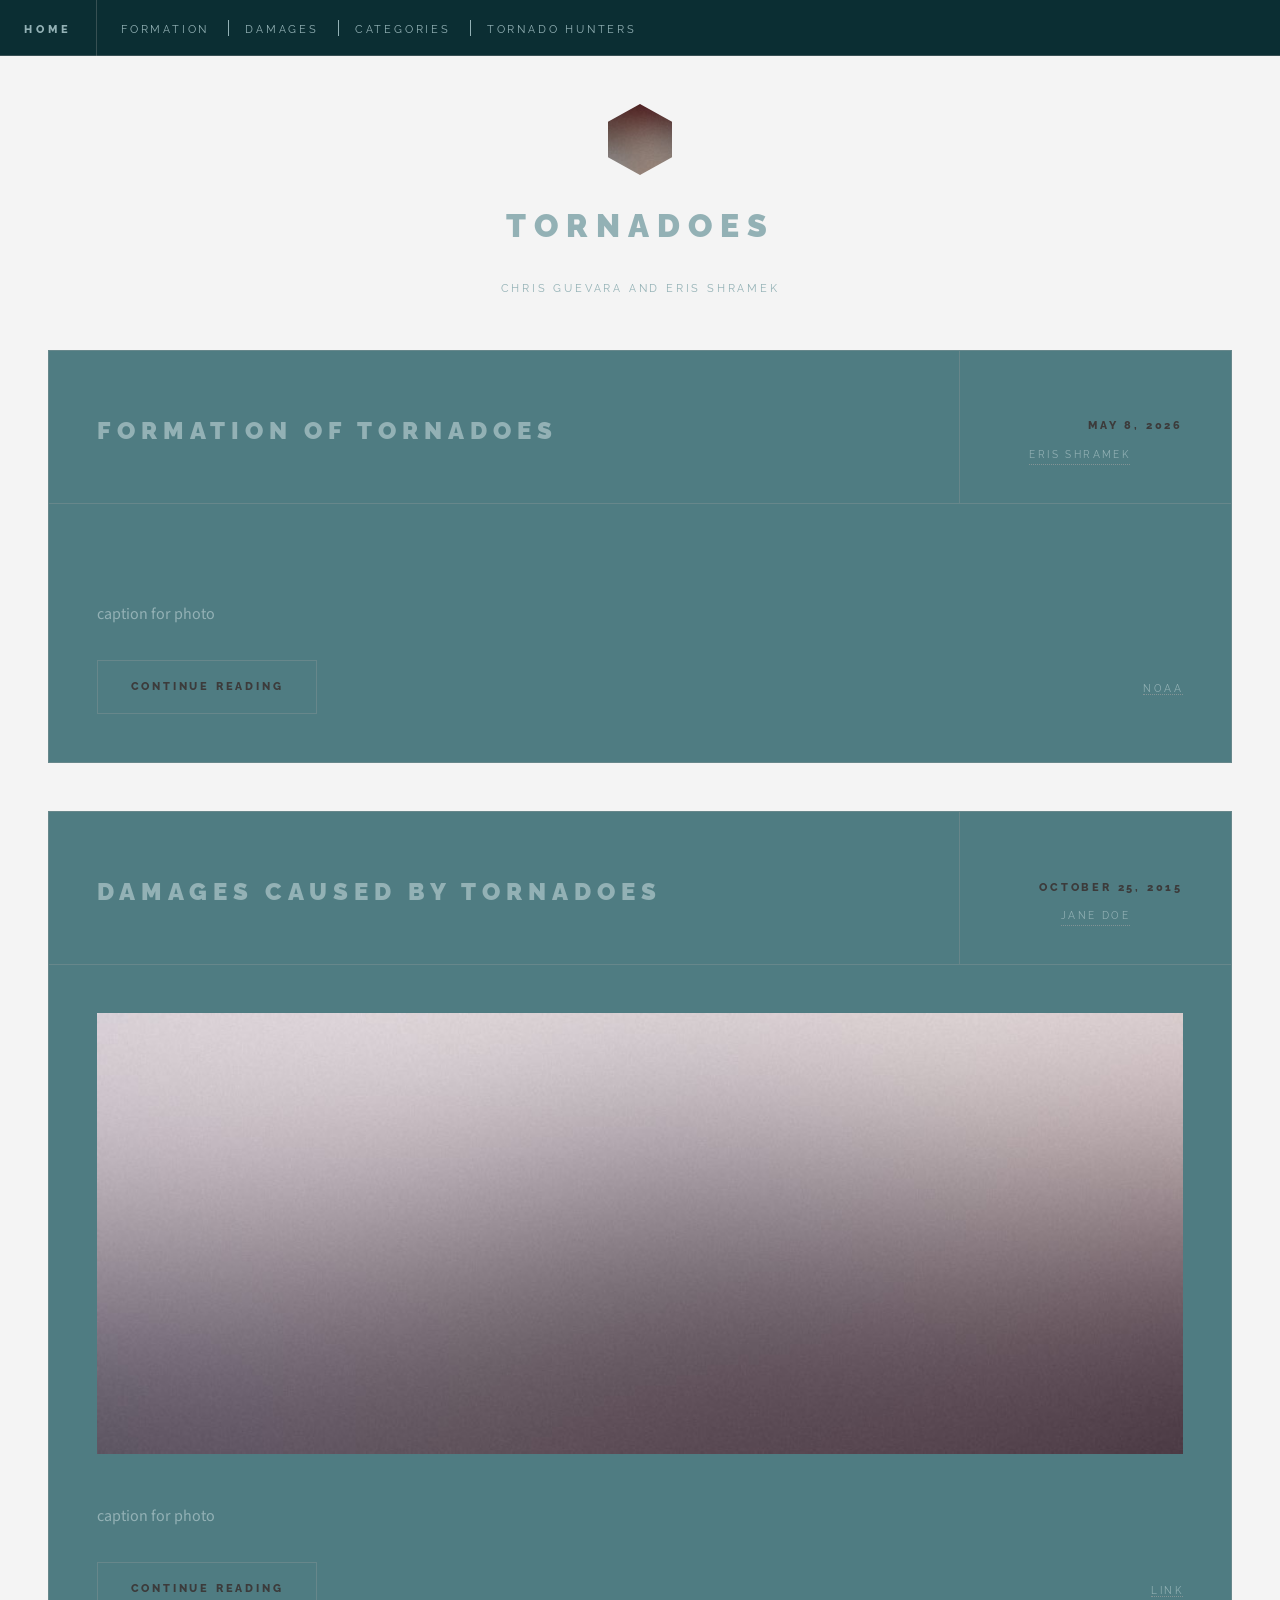
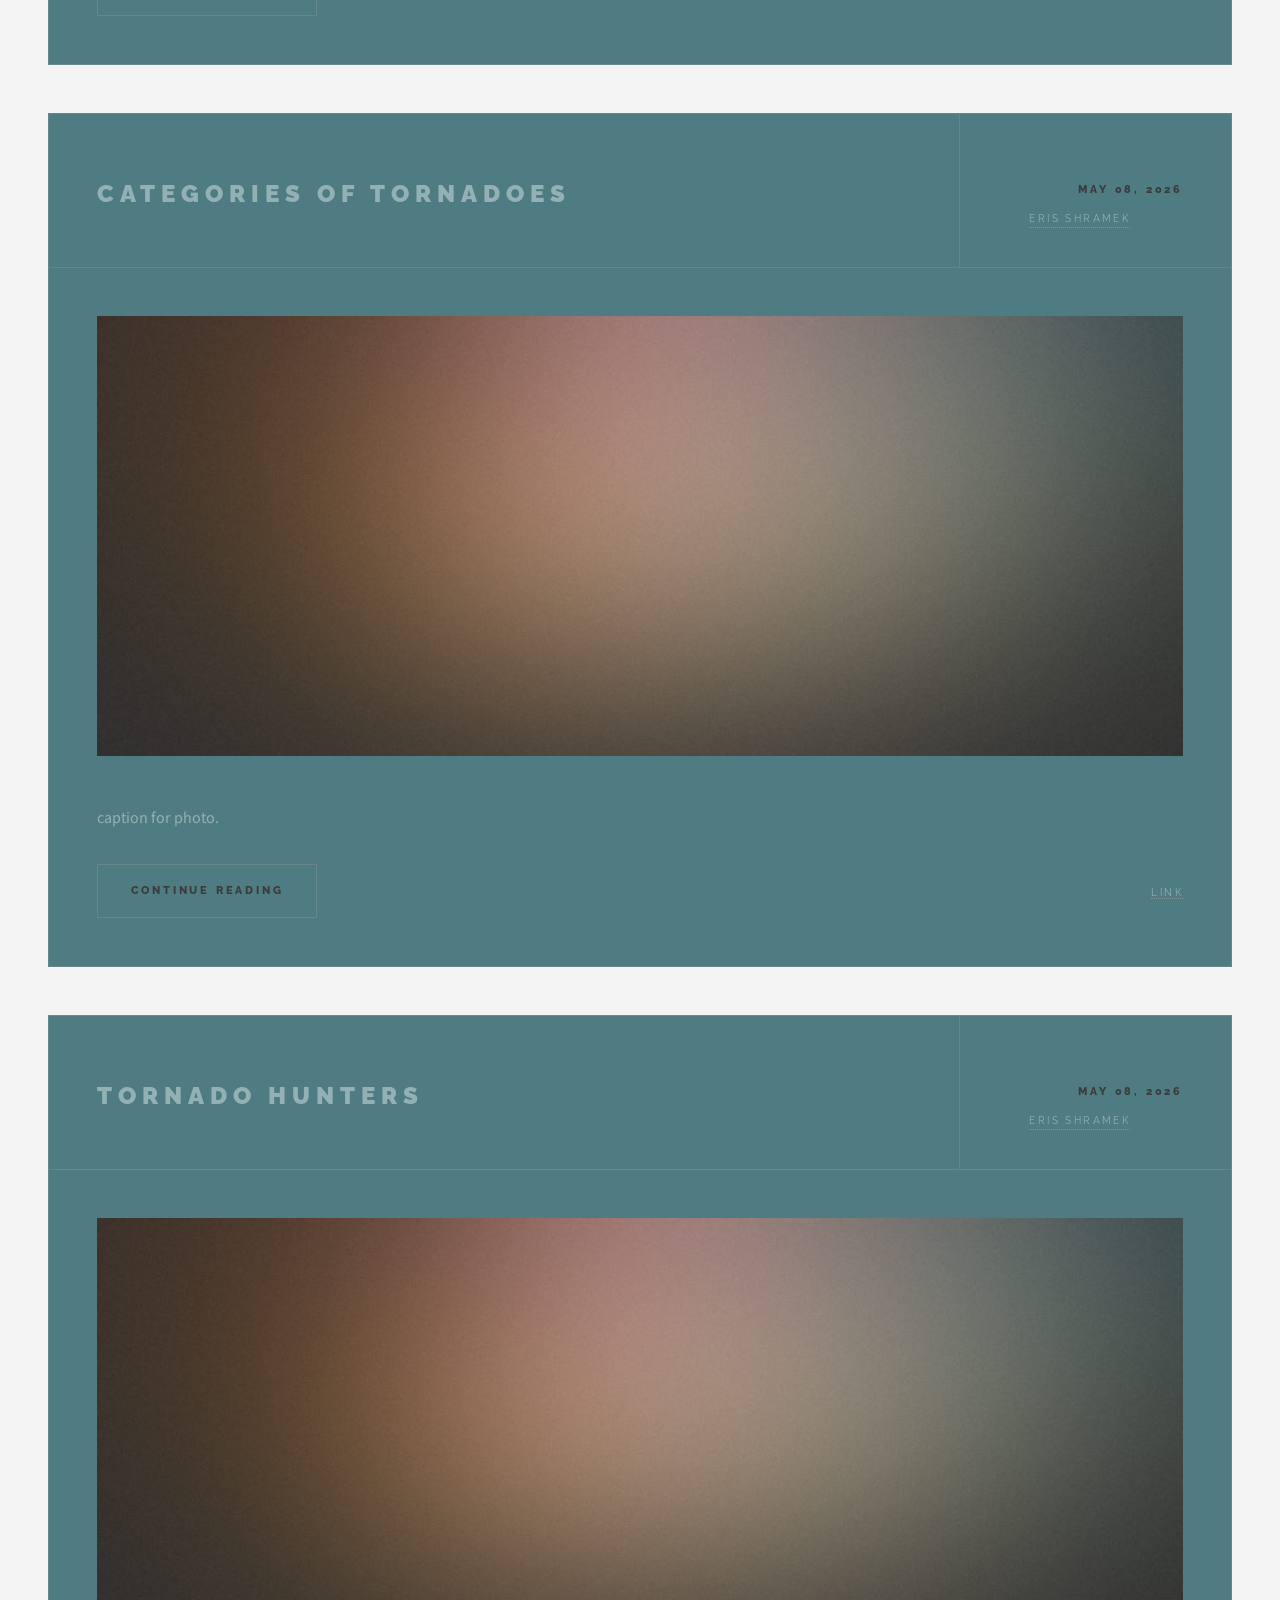
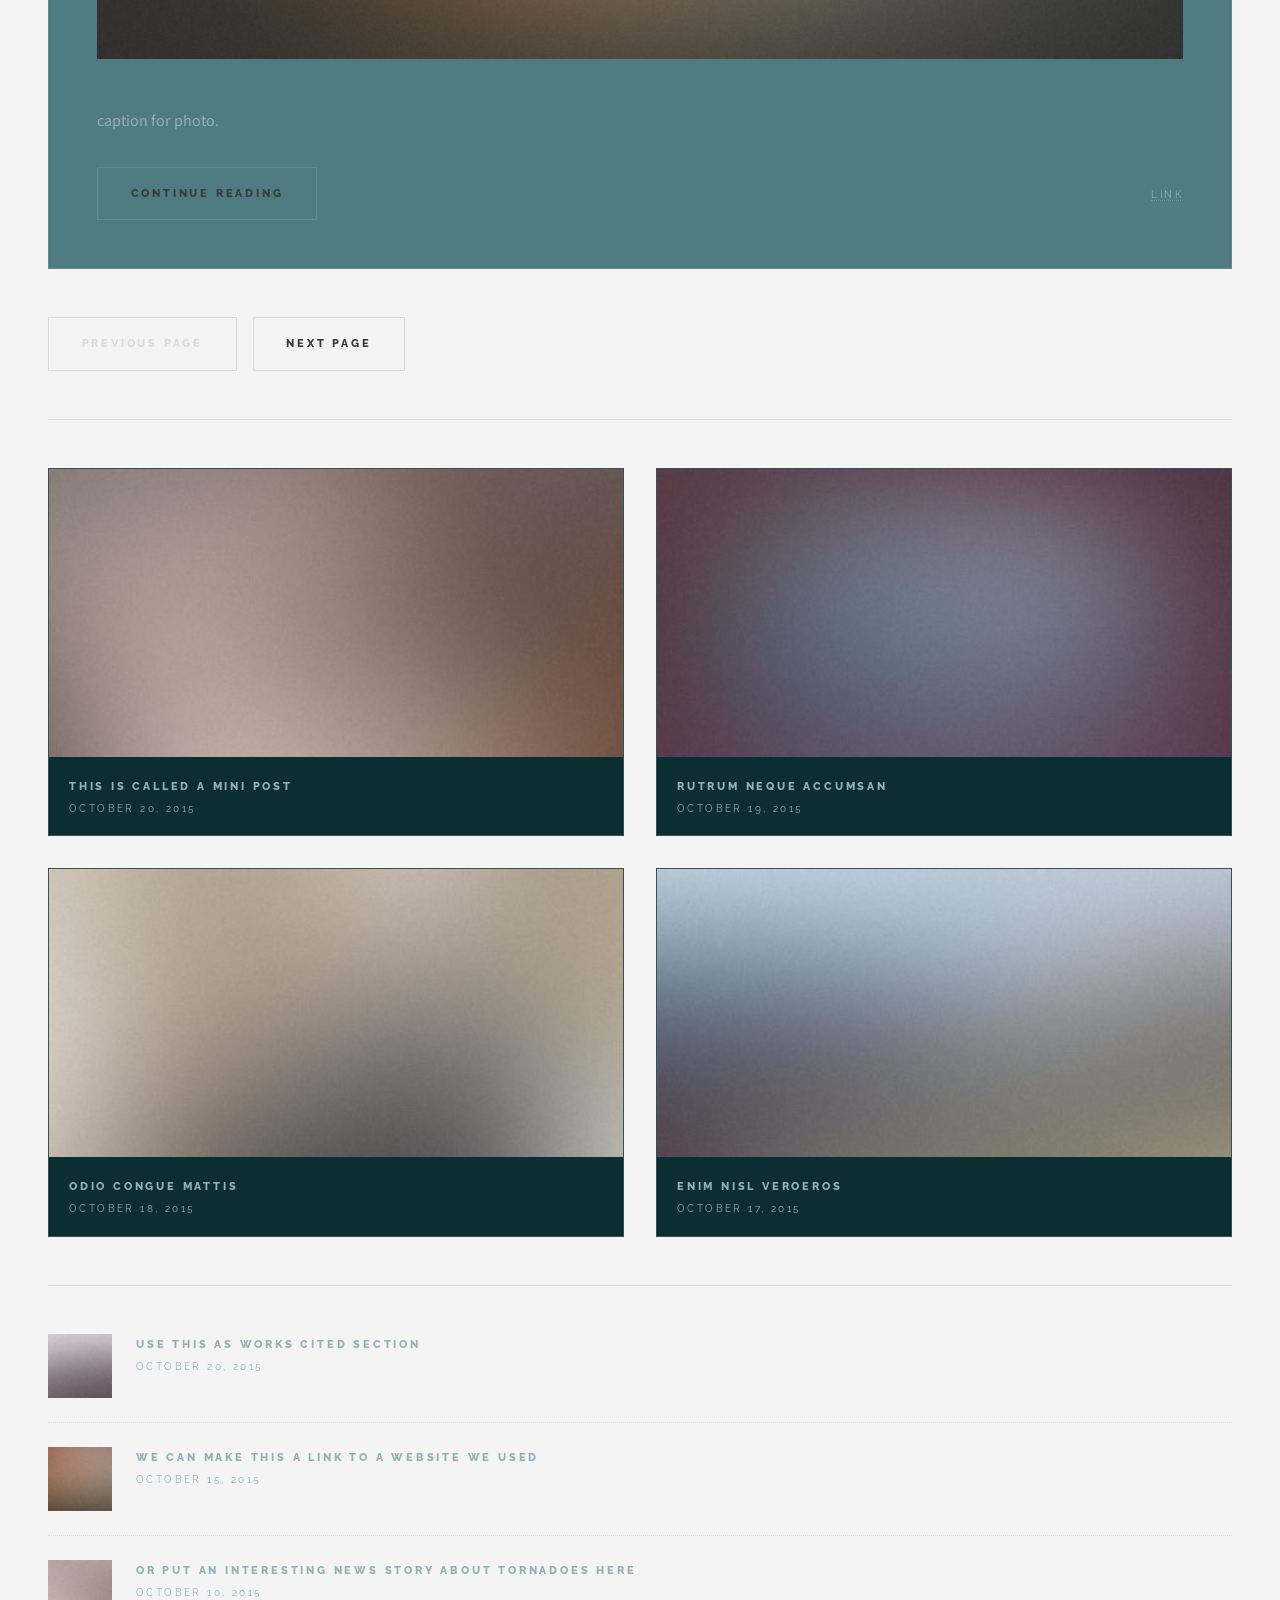
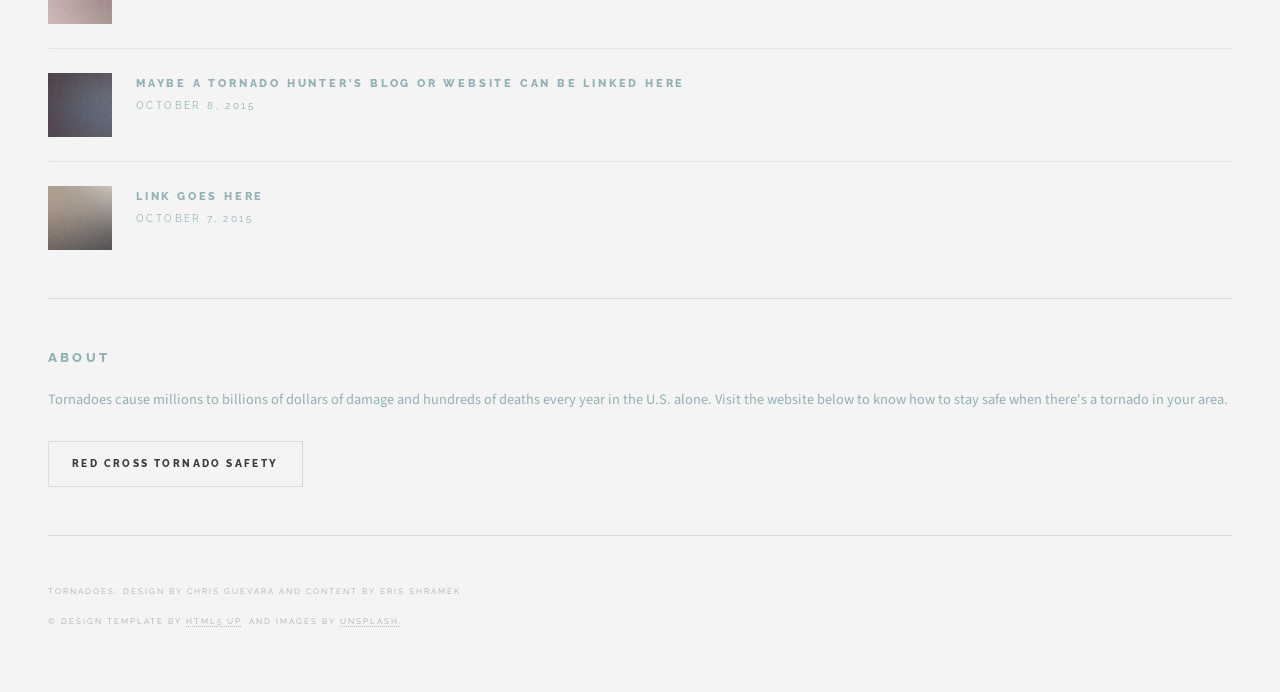
==== html5up-future-imperfect/index.html @ aef03d40 "Added html files for website pages" ====
<!DOCTYPE HTML>
<html>
	<head>
		<title>Tornadoes</title>
		<meta charset="utf-8" />
		<meta name="viewport" content="width=device-width, initial-scale=1, user-scalable=no" />
		<link rel="stylesheet" href="assets/css/main.css" />
	</head>
	<body class="is-preload">

		<!-- Wrapper -->
			<div id="wrapper">

				<!-- Header -->
					<header id="header">
						<h1><a>Home</a></h1>
						<nav class="links">
							<ul>
								<li><a href="single.html">Formation</a></li>
								<li><a href="damages.html">Damages</a></li>
								<li><a href="categories.html">Categories</a></li>
								<li><a href="hunters.html">Tornado Hunters</a></li>
							</ul>
						</nav>
					</header>

				<!-- Main -->
					<div id="main">

						<!-- Post -->
							<article class="post">
								<header>
									<div class="title">
										<h2><a href="single.html">Formation of Tornadoes</a></h2>
									</div>
									<div class="meta">
										<time class="published" datetime="2026-05-08">May 8, 2026</time>
										<a href="#" class="author"><span class="name">Eris Shramek</span><img src="images/avatar.jpg" alt="" /></a>
									</div>
								</header>
								<a href="single.html" class="image featured"><img src="images/pic01.jpg" alt="" /></a>
								<p>caption for photo</p>
								<footer>
									<ul class="actions">
										<li><a href="single.html" class="button large">Continue Reading</a></li>
									</ul>
									<ul class="stats">
										<li><a href="https://www.nesdis.noaa.gov/about/k-12-education/severe-weather/what-causes-tornadoes" target="_blank">NOAA</a></li>
									</ul>
								</footer>
							</article>

						<!-- Post -->
							<article class="post">
								<header>
									<div class="title">
										<h2><a href="second.html">Damages Caused by Tornadoes</a></h2>
									</div>
									<div class="meta">
										<time class="published" datetime="2015-10-25">October 25, 2015</time>
										<a href="#" class="author"><span class="name">Jane Doe</span><img src="images/avatar.jpg" alt="" /></a>
									</div>
								</header>
								<a href="second.html" class="image featured"><img src="images/pic02.jpg" alt="" /></a>
								<p>caption for photo</p>
								<footer>
									<ul class="actions">
										<li><a href="second.html" class="button large">Continue Reading</a></li>
									</ul>
									<ul class="stats">
										<li><a href="#">link</a></li>
									</ul>
								</footer>
							</article>

						<!-- Post -->
							<article class="post">
								<header>
									<div class="title">
										<h2><a href="single.html">Categories of Tornadoes</a></h2>
									</div>
									<div class="meta">
										<time class="published" datetime="2026-05-08">May 08, 2026</time>
										<a href="#" class="author"><span class="name">Eris Shramek</span><img src="images/avatar.jpg" alt="" /></a>
									</div>
								</header>
								<a href="single.html" class="image featured"><img src="images/pic03.jpg" alt="" /></a>
								<p>caption for photo.</p>
								<footer>
									<ul class="actions">
										<li><a href="single.html" class="button large">Continue Reading</a></li>
									</ul>
									<ul class="stats">
										<li><a href="#">link</a></li>
									</ul>
								</footer>
							</article>

							<!-- Post -->
							<article class="post">
								<header>
									<div class="title">
										<h2><a href="single.html">Tornado Hunters</a></h2>
									</div>
									<div class="meta">
										<time class="published" datetime="2026-05-08">May 08, 2026</time>
										<a href="#" class="author"><span class="name">Eris Shramek</span><img src="images/avatar.jpg" alt="" /></a>
									</div>
								</header>
								<a href="single.html" class="image featured"><img src="images/pic03.jpg" alt="" /></a>
								<p>caption for photo.</p>
								<footer>
									<ul class="actions">
										<li><a href="single.html" class="button large">Continue Reading</a></li>
									</ul>
									<ul class="stats">
										<li><a href="#">link</a></li>
									</ul>
								</footer>
							</article>

						<!-- Pagination -->
							<ul class="actions pagination">
								<li><a href="" class="disabled button large previous">Previous Page</a></li>
								<li><a href="#" class="button large next">Next Page</a></li>
							</ul>

					</div>

				<!-- Sidebar -->
					<section id="sidebar">

						<!-- Intro -->
							<section id="intro">
								<a href="#" class="logo"><img src="images/logo.jpg" alt="" /></a>
								<header>
									<h2>Tornadoes</h2>
									<p>Chris Guevara and Eris Shramek</p>
								</header>
							</section>

						<!-- Mini Posts -->
							<section>
								<div class="mini-posts">

									<!-- Mini Post -->
										<article class="mini-post">
											<header>
												<h3><a href="single.html">This is called a mini post</a></h3>
												<time class="published" datetime="2015-10-20">October 20, 2015</time>
												<a href="#" class="author"><img src="images/avatar.jpg" alt="" /></a>
											</header>
											<a href="single.html" class="image"><img src="images/pic04.jpg" alt="" /></a>
										</article>

									<!-- Mini Post -->
										<article class="mini-post">
											<header>
												<h3><a href="single.html">Rutrum neque accumsan</a></h3>
												<time class="published" datetime="2015-10-19">October 19, 2015</time>
												<a href="#" class="author"><img src="images/avatar.jpg" alt="" /></a>
											</header>
											<a href="single.html" class="image"><img src="images/pic05.jpg" alt="" /></a>
										</article>

									<!-- Mini Post -->
										<article class="mini-post">
											<header>
												<h3><a href="single.html">Odio congue mattis</a></h3>
												<time class="published" datetime="2015-10-18">October 18, 2015</time>
												<a href="#" class="author"><img src="images/avatar.jpg" alt="" /></a>
											</header>
											<a href="single.html" class="image"><img src="images/pic06.jpg" alt="" /></a>
										</article>

									<!-- Mini Post -->
										<article class="mini-post">
											<header>
												<h3><a href="single.html">Enim nisl veroeros</a></h3>
												<time class="published" datetime="2015-10-17">October 17, 2015</time>
												<a href="#" class="author"><img src="images/avatar.jpg" alt="" /></a>
											</header>
											<a href="single.html" class="image"><img src="images/pic07.jpg" alt="" /></a>
										</article>

								</div>
							</section>

						<!-- Posts List -->
							<section>
								<ul class="posts">
									<li>
										<article>
											<header>
												<h3><a href="single.html">Use this as works cited section</a></h3>
												<time class="published" datetime="2015-10-20">October 20, 2015</time>
											</header>
											<a href="single.html" class="image"><img src="images/pic08.jpg" alt="" /></a>
										</article>
									</li>
									<li>
										<article>
											<header>
												<h3><a href="single.html">we can make this a link to a website we used</a></h3>
												<time class="published" datetime="2015-10-15">October 15, 2015</time>
											</header>
											<a href="single.html" class="image"><img src="images/pic09.jpg" alt="" /></a>
										</article>
									</li>
									<li>
										<article>
											<header>
												<h3><a href="single.html">or put an interesting news story about tornadoes here</a></h3>
												<time class="published" datetime="2015-10-10">October 10, 2015</time>
											</header>
											<a href="single.html" class="image"><img src="images/pic10.jpg" alt="" /></a>
										</article>
									</li>
									<li>
										<article>
											<header>
												<h3><a href="single.html">maybe a tornado hunter's blog or website can be linked here</a></h3>
												<time class="published" datetime="2015-10-08">October 8, 2015</time>
											</header>
											<a href="single.html" class="image"><img src="images/pic11.jpg" alt="" /></a>
										</article>
									</li>
									<li>
										<article>
											<header>
												<h3><a href="single.html">link goes here</a></h3>
												<time class="published" datetime="2015-10-06">October 7, 2015</time>
											</header>
											<a href="single.html" class="image"><img src="images/pic12.jpg" alt="" /></a>
										</article>
									</li>
								</ul>
							</section>

						<!-- About -->
							<section class="blurb">
								<h2>About</h2>
								<p>Tornadoes cause millions to billions of dollars of damage and hundreds of deaths every year in the U.S. alone. Visit the website below to know how to stay safe when there's a tornado in your area.</p>
								<ul class="actions">
									<li><a href="https://www.redcross.org/get-help/how-to-prepare-for-emergencies/types-of-emergencies/tornado.html?srsltid=AfmBOorMIgUJVEuI1D2R2fu5NDzQH_memkcrHFw_A753gK0qTQQog2KJ" target ="_blank" class="button">Red Cross Tornado Safety</a></li>
								</ul>
							</section>

						<!-- Footer -->
							<section id="footer">
								<p class="copyright">Tornadoes: Design by Chris Guevara and Content by Eris Shramek</p>
								<p class="copyright">&copy; Design Template by <a href="http://html5up.net">HTML5 UP</a>. And Images by <a href="http://unsplash.com">Unsplash</a>.</p>
							</section>

					</section>

			</div>

		<!-- Scripts -->
			<script src="assets/js/jquery.min.js"></script>
			<script src="assets/js/browser.min.js"></script>
			<script src="assets/js/breakpoints.min.js"></script>
			<script src="assets/js/util.js"></script>
			<script src="assets/js/main.js"></script>

	</body>
</html>

						<!-- Post -->
						<!--
							<article class="post">
								<header>
									<div class="title">
										<h2><a href="#">Elements</a></h2>
										<p>Lorem ipsum dolor amet nullam consequat etiam feugiat</p>
									</div>
									<div class="meta">
										<time class="published" datetime="2015-10-18">October 18, 2015</time>
										<a href="#" class="author"><span class="name">Jane Doe</span><img src="images/avatar.jpg" alt="" /></a>
									</div>
								</header>

								<section>
									<h3>Text</h3>
									<p>This is <b>bold</b> and this is <strong>strong</strong>. This is <i>italic</i> and this is <em>emphasized</em>.
									This is <sup>superscript</sup> text and this is <sub>subscript</sub> text.
									This is <u>underlined</u> and this is code: <code>for (;;) { ... }</code>. Finally, <a href="#">this is a link</a>.</p>
									<hr />
									<p>Nunc lacinia ante nunc ac lobortis. Interdum adipiscing gravida odio porttitor sem non mi integer non faucibus ornare mi ut ante amet placerat aliquet. Volutpat eu sed ante lacinia sapien lorem accumsan varius montes viverra nibh in adipiscing blandit tempus accumsan.</p>
									<hr />
									<h2>Heading Level 2</h2>
									<h3>Heading Level 3</h3>
									<h4>Heading Level 4</h4>
									<hr />
									<h4>Blockquote</h4>
									<blockquote>Fringilla nisl. Donec accumsan interdum nisi, quis tincidunt felis sagittis eget tempus euismod. Vestibulum ante ipsum primis in faucibus vestibulum. Blandit adipiscing eu felis iaculis volutpat ac adipiscing accumsan faucibus. Vestibulum ante ipsum primis in faucibus lorem ipsum dolor sit amet nullam adipiscing eu felis.</blockquote>
									<h4>Preformatted</h4>
									<pre><code>i = 0;

while (!deck.isInOrder()) {
  print 'Iteration ' + i;
  deck.shuffle();
  i++;
}

print 'It took ' + i + ' iterations to sort the deck.';</code></pre>
								</section>

								<section>
									<h3>Lists</h3>
									<div class="row">
										<div class="col-6 col-12-medium">
											<h4>Unordered</h4>
											<ul>
												<li>Dolor pulvinar etiam.</li>
												<li>Sagittis adipiscing.</li>
												<li>Felis enim feugiat.</li>
											</ul>
											<h4>Alternate</h4>
											<ul class="alt">
												<li>Dolor pulvinar etiam.</li>
												<li>Sagittis adipiscing.</li>
												<li>Felis enim feugiat.</li>
											</ul>
										</div>
										<div class="col-6 col-12-medium">
											<h4>Ordered</h4>
											<ol>
												<li>Dolor pulvinar etiam.</li>
												<li>Etiam vel felis viverra.</li>
												<li>Felis enim feugiat.</li>
												<li>Dolor pulvinar etiam.</li>
												<li>Etiam vel felis lorem.</li>
												<li>Felis enim et feugiat.</li>
											</ol>
											<h4>Icons</h4>
											<ul class="icons">
												<li><a href="#" class="icon brands fa-twitter"><span class="label">Twitter</span></a></li>
												<li><a href="#" class="icon brands fa-facebook-f"><span class="label">Facebook</span></a></li>
												<li><a href="#" class="icon brands fa-instagram"><span class="label">Instagram</span></a></li>
												<li><a href="#" class="icon brands fa-github"><span class="label">Github</span></a></li>
											</ul>
										</div>
									</div>
									<h3>Actions</h3>
									<div class="row">
										<div class="col-6 col-12-medium">
											<ul class="actions">
												<li><a href="#" class="button">Default</a></li>
												<li><a href="#" class="button">Default</a></li>
												<li><a href="#" class="button">Default</a></li>
											</ul>
											<ul class="actions small">
												<li><a href="#" class="button small">Small</a></li>
												<li><a href="#" class="button small">Small</a></li>
												<li><a href="#" class="button small">Small</a></li>
											</ul>
											<ul class="actions stacked">
												<li><a href="#" class="button">Default</a></li>
												<li><a href="#" class="button">Default</a></li>
												<li><a href="#" class="button">Default</a></li>
											</ul>
											<ul class="actions stacked">
												<li><a href="#" class="button small">Small</a></li>
												<li><a href="#" class="button small">Small</a></li>
												<li><a href="#" class="button small">Small</a></li>
											</ul>
										</div>
										<div class="col-6 col-12-medium">
											<ul class="actions stacked">
												<li><a href="#" class="button fit">Default</a></li>
												<li><a href="#" class="button fit">Default</a></li>
											</ul>
											<ul class="actions stacked">
												<li><a href="#" class="button small fit">Small</a></li>
												<li><a href="#" class="button small fit">Small</a></li>
											</ul>
										</div>
									</div>
								</section>

								<section>
									<h3>Table</h3>
									<h4>Default</h4>
									<div class="table-wrapper">
										<table>
											<thead>
												<tr>
													<th>Name</th>
													<th>Description</th>
													<th>Price</th>
												</tr>
											</thead>
											<tbody>
												<tr>
													<td>Item One</td>
													<td>Ante turpis integer aliquet porttitor.</td>
													<td>29.99</td>
												</tr>
												<tr>
													<td>Item Two</td>
													<td>Vis ac commodo adipiscing arcu aliquet.</td>
													<td>19.99</td>
												</tr>
												<tr>
													<td>Item Three</td>
													<td> Morbi faucibus arcu accumsan lorem.</td>
													<td>29.99</td>
												</tr>
												<tr>
													<td>Item Four</td>
													<td>Vitae integer tempus condimentum.</td>
													<td>19.99</td>
												</tr>
												<tr>
													<td>Item Five</td>
													<td>Ante turpis integer aliquet porttitor.</td>
													<td>29.99</td>
												</tr>
											</tbody>
											<tfoot>
												<tr>
													<td colspan="2"></td>
													<td>100.00</td>
												</tr>
											</tfoot>
										</table>
									</div>

									<h4>Alternate</h4>
									<div class="table-wrapper">
										<table class="alt">
											<thead>
												<tr>
													<th>Name</th>
													<th>Description</th>
													<th>Price</th>
												</tr>
											</thead>
											<tbody>
												<tr>
													<td>Item One</td>
													<td>Ante turpis integer aliquet porttitor.</td>
													<td>29.99</td>
												</tr>
												<tr>
													<td>Item Two</td>
													<td>Vis ac commodo adipiscing arcu aliquet.</td>
													<td>19.99</td>
												</tr>
												<tr>
													<td>Item Three</td>
													<td> Morbi faucibus arcu accumsan lorem.</td>
													<td>29.99</td>
												</tr>
												<tr>
													<td>Item Four</td>
													<td>Vitae integer tempus condimentum.</td>
													<td>19.99</td>
												</tr>
												<tr>
													<td>Item Five</td>
													<td>Ante turpis integer aliquet porttitor.</td>
													<td>29.99</td>
												</tr>
											</tbody>
											<tfoot>
												<tr>
													<td colspan="2"></td>
													<td>100.00</td>
												</tr>
											</tfoot>
										</table>
									</div>
								</section>

								<section>
									<h3>Buttons</h3>
									<ul class="actions">
										<li><a href="#" class="button large">Large</a></li>
										<li><a href="#" class="button">Default</a></li>
										<li><a href="#" class="button small">Small</a></li>
									</ul>
									<ul class="actions fit">
										<li><a href="#" class="button fit">Fit</a></li>
										<li><a href="#" class="button fit">Fit</a></li>
										<li><a href="#" class="button fit">Fit</a></li>
									</ul>
									<ul class="actions fit small">
										<li><a href="#" class="button fit small">Fit + Small</a></li>
										<li><a href="#" class="button fit small">Fit + Small</a></li>
										<li><a href="#" class="button fit small">Fit + Small</a></li>
									</ul>
									<ul class="actions">
										<li><a href="#" class="button icon solid fa-download">Icon</a></li>
										<li><a href="#" class="button icon solid fa-upload">Icon</a></li>
										<li><a href="#" class="button icon solid fa-save">Icon</a></li>
									</ul>
									<ul class="actions">
										<li><span class="button disabled">Disabled</span></li>
										<li><span class="button disabled icon solid fa-download">Disabled</span></li>
									</ul>
								</section>

								<section>
									<h3>Form</h3>
									<form method="post" action="#">
										<div class="row gtr-uniform">
											<div class="col-6 col-12-xsmall">
												<input type="text" name="demo-name" id="demo-name" value="" placeholder="Name" />
											</div>
											<div class="col-6 col-12-xsmall">
												<input type="email" name="demo-email" id="demo-email" value="" placeholder="Email" />
											</div>
											<div class="col-12">
												<select name="demo-category" id="demo-category">
													<option value="">- Category -</option>
													<option value="1">Manufacturing</option>
													<option value="1">Shipping</option>
													<option value="1">Administration</option>
													<option value="1">Human Resources</option>
												</select>
											</div>
											<div class="col-4 col-12-small">
												<input type="radio" id="demo-priority-low" name="demo-priority" checked>
												<label for="demo-priority-low">Low</label>
											</div>
											<div class="col-4 col-12-small">
												<input type="radio" id="demo-priority-normal" name="demo-priority">
												<label for="demo-priority-normal">Normal</label>
											</div>
											<div class="col-4 col-12-small">
												<input type="radio" id="demo-priority-high" name="demo-priority">
												<label for="demo-priority-high">High</label>
											</div>
											<div class="col-6 col-12-small">
												<input type="checkbox" id="demo-copy" name="demo-copy">
												<label for="demo-copy">Email me a copy</label>
											</div>
											<div class="col-6 col-12-small">
												<input type="checkbox" id="demo-human" name="demo-human" checked>
												<label for="demo-human">Not a robot</label>
											</div>
											<div class="col-12">
												<textarea name="demo-message" id="demo-message" placeholder="Enter your message" rows="6"></textarea>
											</div>
											<div class="col-12">
												<ul class="actions">
													<li><input type="submit" value="Send Message" /></li>
													<li><input type="reset" value="Reset" /></li>
												</ul>
											</div>
										</div>
									</form>
								</section>

								<section>
									<h3>Image</h3>
									<h4>Fit</h4>
									<div class="box alt">
										<div class="row gtr-uniform">
											<div class="col-12"><span class="image fit"><img src="images/pic02.jpg" alt="" /></span></div>
											<div class="col-4"><span class="image fit"><img src="images/pic04.jpg" alt="" /></span></div>
											<div class="col-4"><span class="image fit"><img src="images/pic05.jpg" alt="" /></span></div>
											<div class="col-4"><span class="image fit"><img src="images/pic06.jpg" alt="" /></span></div>
											<div class="col-4"><span class="image fit"><img src="images/pic06.jpg" alt="" /></span></div>
											<div class="col-4"><span class="image fit"><img src="images/pic04.jpg" alt="" /></span></div>
											<div class="col-4"><span class="image fit"><img src="images/pic05.jpg" alt="" /></span></div>
											<div class="col-4"><span class="image fit"><img src="images/pic05.jpg" alt="" /></span></div>
											<div class="col-4"><span class="image fit"><img src="images/pic06.jpg" alt="" /></span></div>
											<div class="col-4"><span class="image fit"><img src="images/pic04.jpg" alt="" /></span></div>
										</div>
									</div>
									<h4>Left &amp; Right</h4>
									<p><span class="image left"><img src="images/pic07.jpg" alt="" /></span>Fringilla nisl. Donec accumsan interdum nisi, quis tincidunt felis sagittis eget. tempus euismod. Vestibulum ante ipsum primis in faucibus vestibulum. Blandit adipiscing eu felis iaculis volutpat ac adipiscing accumsan eu faucibus. Integer ac pellentesque praesent tincidunt felis sagittis eget. tempus euismod. Vestibulum ante ipsum primis in faucibus vestibulum. Blandit adipiscing eu felis iaculis volutpat ac adipiscing accumsan eu faucibus. Integer ac pellentesque praesent. Donec accumsan interdum nisi, quis tincidunt felis sagittis eget. tempus euismod. Vestibulum ante ipsum primis in faucibus vestibulum. Blandit adipiscing eu felis iaculis volutpat ac adipiscing accumsan eu faucibus. Integer ac pellentesque praesent tincidunt felis sagittis eget. tempus euismod. Vestibulum ante ipsum primis in faucibus vestibulum. Blandit adipiscing eu felis iaculis volutpat ac adipiscing accumsan eu faucibus. Integer ac pellentesque praesent. Blandit adipiscing eu felis iaculis volutpat ac adipiscing accumsan eu faucibus. Integer ac pellentesque praesent tincidunt felis sagittis eget. tempus euismod. Vestibulum ante ipsum primis in faucibus vestibulum. Blandit adipiscing eu felis iaculis volutpat ac adipiscing accumsan eu faucibus. Integer ac pellentesque praesent.</p>
									<p><span class="image right"><img src="images/pic04.jpg" alt="" /></span>Fringilla nisl. Donec accumsan interdum nisi, quis tincidunt felis sagittis eget. tempus euismod. Vestibulum ante ipsum primis in faucibus vestibulum. Blandit adipiscing eu felis iaculis volutpat ac adipiscing accumsan eu faucibus. Integer ac pellentesque praesent tincidunt felis sagittis eget. tempus euismod. Vestibulum ante ipsum primis in faucibus vestibulum. Blandit adipiscing eu felis iaculis volutpat ac adipiscing accumsan eu faucibus. Integer ac pellentesque praesent. Donec accumsan interdum nisi, quis tincidunt felis sagittis eget. tempus euismod. Vestibulum ante ipsum primis in faucibus vestibulum. Blandit adipiscing eu felis iaculis volutpat ac adipiscing accumsan eu faucibus. Integer ac pellentesque praesent tincidunt felis sagittis eget. tempus euismod. Vestibulum ante ipsum primis in faucibus vestibulum. Blandit adipiscing eu felis iaculis volutpat ac adipiscing accumsan eu faucibus. Integer ac pellentesque praesent. Blandit adipiscing eu felis iaculis volutpat ac adipiscing accumsan eu faucibus. Integer ac pellentesque praesent tincidunt felis sagittis eget. tempus euismod. Vestibulum ante ipsum primis in faucibus vestibulum. Blandit adipiscing eu felis iaculis volutpat ac adipiscing accumsan eu faucibus. Integer ac pellentesque praesent.</p>
								</section>

							</article>
						-->
---- html5up-future-imperfect/assets/css/main.css ----
@import url(fontawesome-all.min.css);
@import url("https://fonts.googleapis.com/css?family=Source+Sans+Pro:400,700|Raleway:400,800,900");

/*
	Future Imperfect by HTML5 UP
	html5up.net | @ajlkn
	Free for personal and commercial use under the CCA 3.0 license (html5up.net/license)
*/

html, body, div, span, applet, object,
iframe, h1, h2, h3, h4, h5, h6, p, blockquote,
pre, a, abbr, acronym, address, big, cite,
code, del, dfn, em, img, ins, kbd, q, s, samp,
small, strike, strong, sub, sup, tt, var, b,
u, i, center, dl, dt, dd, ol, ul, li, fieldset,
form, label, legend, table, caption, tbody,
tfoot, thead, tr, th, td, article, aside,
canvas, details, embed, figure, figcaption,
footer, header, hgroup, menu, nav, output, ruby,
section, summary, time, mark, audio, video {
	margin: 0;
	padding: 0;
	border: 0;
	font-size: 100%;
	font: inherit;
	vertical-align: baseline;}

article, aside, details, figcaption, figure,
footer, header, hgroup, menu, nav, section {
	display: block;}

body {
	line-height: 1;
}

ol, ul {
	list-style: none;
}

blockquote, q {
	quotes: none;
}

	blockquote:before, blockquote:after, q:before, q:after {
		content: '';
		content: none;
	}

table {
	border-collapse: collapse;
	border-spacing: 0;
}

body {
	-webkit-text-size-adjust: none;
}

mark {
	background-color: transparent;
	color: inherit;
}

input::-moz-focus-inner {
	border: 0;
	padding: 0;
}

input, select, textarea {
	-moz-appearance: none;
	-webkit-appearance: none;
	-ms-appearance: none;
	appearance: none;
}

/* Basic */

	@-ms-viewport {
		width: device-width;
	}

	body {
		-ms-overflow-style: scrollbar;
	}

	@media screen and (max-width: 480px) {

		html, body {
			min-width: 320px;
		}

	}

	html {
		box-sizing: border-box;
	}

	*, *:before, *:after {
		box-sizing: inherit;
	}

	body {
		background: #f4f4f4;
	}

		body.is-preload *, body.is-preload *:before, body.is-preload *:after {
			-moz-animation: none !important;
			-webkit-animation: none !important;
			-ms-animation: none !important;
			animation: none !important;
			-moz-transition: none !important;
			-webkit-transition: none !important;
			-ms-transition: none !important;
			transition: none !important;
		}

/* HEY YOU SEE THIS RIGHT HERE THIS IS THE LINE THAT CHANGES ALL THE TEXTS COLER VERY IMPORTENT SPENT FOREVER FINDING THIS BRU CHUDDINGTON VVVVV */
 
	body, input, select, textarea {
		color: #93B1B5;
		font-family: "Source Sans Pro", Helvetica, sans-serif;
		font-size: 14pt;
		font-weight: 400;
		line-height: 1.75;
	}

		@media screen and (max-width: 1680px) {

			body, input, select, textarea {
				font-size: 12pt;
			}

		}

		@media screen and (max-width: 1280px) {

			body, input, select, textarea {
				font-size: 12pt;
			}

		}

		@media screen and (max-width: 980px) {

			body, input, select, textarea {
				font-size: 12pt;
			}

		}

		@media screen and (max-width: 736px) {

			body, input, select, textarea {
				font-size: 12pt;
			}

		}

		@media screen and (max-width: 480px) {

			body, input, select, textarea {
				font-size: 12pt;
			}

		}

	a {
		-moz-transition: color 0.2s ease, border-bottom-color 0.2s ease;
		-webkit-transition: color 0.2s ease, border-bottom-color 0.2s ease;
		-ms-transition: color 0.2s ease, border-bottom-color 0.2s ease;
		transition: color 0.2s ease, border-bottom-color 0.2s ease;
		border-bottom: dotted 1px rgba(160, 160, 160, 0.65);
		color: inherit;
		text-decoration: none;
	}

		a:before {
			-moz-transition: color 0.2s ease;
			-webkit-transition: color 0.2s ease;
			-ms-transition: color 0.2s ease;
			transition: color 0.2s ease;
		}

		a:hover {
			border-bottom-color: transparent;
			color: #2ebaae !important;
		}

			a:hover:before {
				color: #2ebaae !important;
			}

	strong, b {
		color: #3c3b3b;
		font-weight: 700;
	}

	em, i {
		font-style: italic;
	}

	p {
		margin: 0 0 2em 0;
	}

	h1, h2, h3, h4, h5, h6 {
		color: #93B1B5;
		font-family: "Raleway", Helvetica, sans-serif;
		font-weight: 800;
		letter-spacing: 0.25em;
		line-height: 1.65;
		margin: 0 0 1em 0;
		text-transform: uppercase;
	}

		h1 a, h2 a, h3 a, h4 a, h5 a, h6 a {
			color: inherit;
			border-bottom: 0;
		}

	h2 {
		font-size: 1.1em;
	}

	h3 {
		font-size: 0.9em;
	}

	h4 {
		font-size: 0.7em;
	}

	h5 {
		font-size: 0.7em;
	}

	h6 {
		font-size: 0.7em;
	}

	sub {
		font-size: 0.8em;
		position: relative;
		top: 0.5em;
	}

	sup {
		font-size: 0.8em;
		position: relative;
		top: -0.5em;
	}

	blockquote {
		border-left: solid 4px rgba(160, 160, 160, 0.3);
		font-style: italic;
		margin: 0 0 2em 0;
		padding: 0.5em 0 0.5em 2em;
	}

	code {
		background: rgba(160, 160, 160, 0.075);
		border: solid 1px rgba(160, 160, 160, 0.3);
		font-family: "Courier New", monospace;
		font-size: 0.9em;
		margin: 0 0.25em;
		padding: 0.25em 0.65em;
	}

	pre {
		-webkit-overflow-scrolling: touch;
		font-family: "Courier New", monospace;
		font-size: 0.9em;
		margin: 0 0 2em 0;
	}

		pre code {
			display: block;
			line-height: 1.75em;
			padding: 1em 1.5em;
			overflow-x: auto;
		}

	hr {
		border: 0;
		border-bottom: solid 1px rgba(160, 160, 160, 0.3);
		margin: 2em 0;
	}

		hr.major {
			margin: 3em 0;
		}

	.align-left {
		text-align: left;
	}

	.align-center {
		text-align: center;
	}

	.align-right {
		text-align: right;
	}

/* Row */

	.row {
		display: flex;
		flex-wrap: wrap;
		box-sizing: border-box;
		align-items: stretch;
	}

		.row > * {
			box-sizing: border-box;
		}

		.row.gtr-uniform > * > :last-child {
			margin-bottom: 0;
		}

		.row.aln-left {
			justify-content: flex-start;
		}

		.row.aln-center {
			justify-content: center;
		}

		.row.aln-right {
			justify-content: flex-end;
		}

		.row.aln-top {
			align-items: flex-start;
		}

		.row.aln-middle {
			align-items: center;
		}

		.row.aln-bottom {
			align-items: flex-end;
		}

		.row > .imp {
			order: -1;
		}

		.row > .col-1 {
			width: 8.33333%;
		}

		.row > .off-1 {
			margin-left: 8.33333%;
		}

		.row > .col-2 {
			width: 16.66667%;
		}

		.row > .off-2 {
			margin-left: 16.66667%;
		}

		.row > .col-3 {
			width: 25%;
		}

		.row > .off-3 {
			margin-left: 25%;
		}

		.row > .col-4 {
			width: 33.33333%;
		}

		.row > .off-4 {
			margin-left: 33.33333%;
		}

		.row > .col-5 {
			width: 41.66667%;
		}

		.row > .off-5 {
			margin-left: 41.66667%;
		}

		.row > .col-6 {
			width: 50%;
		}

		.row > .off-6 {
			margin-left: 50%;
		}

		.row > .col-7 {
			width: 58.33333%;
		}

		.row > .off-7 {
			margin-left: 58.33333%;
		}

		.row > .col-8 {
			width: 66.66667%;
		}

		.row > .off-8 {
			margin-left: 66.66667%;
		}

		.row > .col-9 {
			width: 75%;
		}

		.row > .off-9 {
			margin-left: 75%;
		}

		.row > .col-10 {
			width: 83.33333%;
		}

		.row > .off-10 {
			margin-left: 83.33333%;
		}

		.row > .col-11 {
			width: 91.66667%;
		}

		.row > .off-11 {
			margin-left: 91.66667%;
		}

		.row > .col-12 {
			width: 100%;
		}

		.row > .off-12 {
			margin-left: 100%;
		}

		.row.gtr-0 {
			margin-top: 0;
			margin-left: 0em;
		}

			.row.gtr-0 > * {
				padding: 0 0 0 0em;
			}

			.row.gtr-0.gtr-uniform {
				margin-top: 0em;
			}

				.row.gtr-0.gtr-uniform > * {
					padding-top: 0em;
				}

		.row.gtr-25 {
			margin-top: 0;
			margin-left: -0.25em;
		}

			.row.gtr-25 > * {
				padding: 0 0 0 0.25em;
			}

			.row.gtr-25.gtr-uniform {
				margin-top: -0.25em;
			}

				.row.gtr-25.gtr-uniform > * {
					padding-top: 0.25em;
				}

		.row.gtr-50 {
			margin-top: 0;
			margin-left: -0.5em;
		}

			.row.gtr-50 > * {
				padding: 0 0 0 0.5em;
			}

			.row.gtr-50.gtr-uniform {
				margin-top: -0.5em;
			}

				.row.gtr-50.gtr-uniform > * {
					padding-top: 0.5em;
				}

		.row {
			margin-top: 0;
			margin-left: -1em;
		}

			.row > * {
				padding: 0 0 0 1em;
			}

			.row.gtr-uniform {
				margin-top: -1em;
			}

				.row.gtr-uniform > * {
					padding-top: 1em;
				}

		.row.gtr-150 {
			margin-top: 0;
			margin-left: -1.5em;
		}

			.row.gtr-150 > * {
				padding: 0 0 0 1.5em;
			}

			.row.gtr-150.gtr-uniform {
				margin-top: -1.5em;
			}

				.row.gtr-150.gtr-uniform > * {
					padding-top: 1.5em;
				}

		.row.gtr-200 {
			margin-top: 0;
			margin-left: -2em;
		}

			.row.gtr-200 > * {
				padding: 0 0 0 2em;
			}

			.row.gtr-200.gtr-uniform {
				margin-top: -2em;
			}

				.row.gtr-200.gtr-uniform > * {
					padding-top: 2em;
				}

		@media screen and (max-width: 1680px) {

			.row {
				display: flex;
				flex-wrap: wrap;
				box-sizing: border-box;
				align-items: stretch;
			}

				.row > * {
					box-sizing: border-box;
				}

				.row.gtr-uniform > * > :last-child {
					margin-bottom: 0;
				}

				.row.aln-left {
					justify-content: flex-start;
				}

				.row.aln-center {
					justify-content: center;
				}

				.row.aln-right {
					justify-content: flex-end;
				}

				.row.aln-top {
					align-items: flex-start;
				}

				.row.aln-middle {
					align-items: center;
				}

				.row.aln-bottom {
					align-items: flex-end;
				}

				.row > .imp-xlarge {
					order: -1;
				}

				.row > .col-1-xlarge {
					width: 8.33333%;
				}

				.row > .off-1-xlarge {
					margin-left: 8.33333%;
				}

				.row > .col-2-xlarge {
					width: 16.66667%;
				}

				.row > .off-2-xlarge {
					margin-left: 16.66667%;
				}

				.row > .col-3-xlarge {
					width: 25%;
				}

				.row > .off-3-xlarge {
					margin-left: 25%;
				}

				.row > .col-4-xlarge {
					width: 33.33333%;
				}

				.row > .off-4-xlarge {
					margin-left: 33.33333%;
				}

				.row > .col-5-xlarge {
					width: 41.66667%;
				}

				.row > .off-5-xlarge {
					margin-left: 41.66667%;
				}

				.row > .col-6-xlarge {
					width: 50%;
				}

				.row > .off-6-xlarge {
					margin-left: 50%;
				}

				.row > .col-7-xlarge {
					width: 58.33333%;
				}

				.row > .off-7-xlarge {
					margin-left: 58.33333%;
				}

				.row > .col-8-xlarge {
					width: 66.66667%;
				}

				.row > .off-8-xlarge {
					margin-left: 66.66667%;
				}

				.row > .col-9-xlarge {
					width: 75%;
				}

				.row > .off-9-xlarge {
					margin-left: 75%;
				}

				.row > .col-10-xlarge {
					width: 83.33333%;
				}

				.row > .off-10-xlarge {
					margin-left: 83.33333%;
				}

				.row > .col-11-xlarge {
					width: 91.66667%;
				}

				.row > .off-11-xlarge {
					margin-left: 91.66667%;
				}

				.row > .col-12-xlarge {
					width: 100%;
				}

				.row > .off-12-xlarge {
					margin-left: 100%;
				}

				.row.gtr-0 {
					margin-top: 0;
					margin-left: 0em;
				}

					.row.gtr-0 > * {
						padding: 0 0 0 0em;
					}

					.row.gtr-0.gtr-uniform {
						margin-top: 0em;
					}

						.row.gtr-0.gtr-uniform > * {
							padding-top: 0em;
						}

				.row.gtr-25 {
					margin-top: 0;
					margin-left: -0.25em;
				}

					.row.gtr-25 > * {
						padding: 0 0 0 0.25em;
					}

					.row.gtr-25.gtr-uniform {
						margin-top: -0.25em;
					}

						.row.gtr-25.gtr-uniform > * {
							padding-top: 0.25em;
						}

				.row.gtr-50 {
					margin-top: 0;
					margin-left: -0.5em;
				}

					.row.gtr-50 > * {
						padding: 0 0 0 0.5em;
					}

					.row.gtr-50.gtr-uniform {
						margin-top: -0.5em;
					}

						.row.gtr-50.gtr-uniform > * {
							padding-top: 0.5em;
						}

				.row {
					margin-top: 0;
					margin-left: -1em;
				}

					.row > * {
						padding: 0 0 0 1em;
					}

					.row.gtr-uniform {
						margin-top: -1em;
					}

						.row.gtr-uniform > * {
							padding-top: 1em;
						}

				.row.gtr-150 {
					margin-top: 0;
					margin-left: -1.5em;
				}

					.row.gtr-150 > * {
						padding: 0 0 0 1.5em;
					}

					.row.gtr-150.gtr-uniform {
						margin-top: -1.5em;
					}

						.row.gtr-150.gtr-uniform > * {
							padding-top: 1.5em;
						}

				.row.gtr-200 {
					margin-top: 0;
					margin-left: -2em;
				}

					.row.gtr-200 > * {
						padding: 0 0 0 2em;
					}

					.row.gtr-200.gtr-uniform {
						margin-top: -2em;
					}

						.row.gtr-200.gtr-uniform > * {
							padding-top: 2em;
						}

		}

		@media screen and (max-width: 1280px) {

			.row {
				display: flex;
				flex-wrap: wrap;
				box-sizing: border-box;
				align-items: stretch;
			}

				.row > * {
					box-sizing: border-box;
				}

				.row.gtr-uniform > * > :last-child {
					margin-bottom: 0;
				}

				.row.aln-left {
					justify-content: flex-start;
				}

				.row.aln-center {
					justify-content: center;
				}

				.row.aln-right {
					justify-content: flex-end;
				}

				.row.aln-top {
					align-items: flex-start;
				}

				.row.aln-middle {
					align-items: center;
				}

				.row.aln-bottom {
					align-items: flex-end;
				}

				.row > .imp-large {
					order: -1;
				}

				.row > .col-1-large {
					width: 8.33333%;
				}

				.row > .off-1-large {
					margin-left: 8.33333%;
				}

				.row > .col-2-large {
					width: 16.66667%;
				}

				.row > .off-2-large {
					margin-left: 16.66667%;
				}

				.row > .col-3-large {
					width: 25%;
				}

				.row > .off-3-large {
					margin-left: 25%;
				}

				.row > .col-4-large {
					width: 33.33333%;
				}

				.row > .off-4-large {
					margin-left: 33.33333%;
				}

				.row > .col-5-large {
					width: 41.66667%;
				}

				.row > .off-5-large {
					margin-left: 41.66667%;
				}

				.row > .col-6-large {
					width: 50%;
				}

				.row > .off-6-large {
					margin-left: 50%;
				}

				.row > .col-7-large {
					width: 58.33333%;
				}

				.row > .off-7-large {
					margin-left: 58.33333%;
				}

				.row > .col-8-large {
					width: 66.66667%;
				}

				.row > .off-8-large {
					margin-left: 66.66667%;
				}

				.row > .col-9-large {
					width: 75%;
				}

				.row > .off-9-large {
					margin-left: 75%;
				}

				.row > .col-10-large {
					width: 83.33333%;
				}

				.row > .off-10-large {
					margin-left: 83.33333%;
				}

				.row > .col-11-large {
					width: 91.66667%;
				}

				.row > .off-11-large {
					margin-left: 91.66667%;
				}

				.row > .col-12-large {
					width: 100%;
				}

				.row > .off-12-large {
					margin-left: 100%;
				}

				.row.gtr-0 {
					margin-top: 0;
					margin-left: 0em;
				}

					.row.gtr-0 > * {
						padding: 0 0 0 0em;
					}

					.row.gtr-0.gtr-uniform {
						margin-top: 0em;
					}

						.row.gtr-0.gtr-uniform > * {
							padding-top: 0em;
						}

				.row.gtr-25 {
					margin-top: 0;
					margin-left: -0.25em;
				}

					.row.gtr-25 > * {
						padding: 0 0 0 0.25em;
					}

					.row.gtr-25.gtr-uniform {
						margin-top: -0.25em;
					}

						.row.gtr-25.gtr-uniform > * {
							padding-top: 0.25em;
						}

				.row.gtr-50 {
					margin-top: 0;
					margin-left: -0.5em;
				}

					.row.gtr-50 > * {
						padding: 0 0 0 0.5em;
					}

					.row.gtr-50.gtr-uniform {
						margin-top: -0.5em;
					}

						.row.gtr-50.gtr-uniform > * {
							padding-top: 0.5em;
						}

				.row {
					margin-top: 0;
					margin-left: -1em;
				}

					.row > * {
						padding: 0 0 0 1em;
					}

					.row.gtr-uniform {
						margin-top: -1em;
					}

						.row.gtr-uniform > * {
							padding-top: 1em;
						}

				.row.gtr-150 {
					margin-top: 0;
					margin-left: -1.5em;
				}

					.row.gtr-150 > * {
						padding: 0 0 0 1.5em;
					}

					.row.gtr-150.gtr-uniform {
						margin-top: -1.5em;
					}

						.row.gtr-150.gtr-uniform > * {
							padding-top: 1.5em;
						}

				.row.gtr-200 {
					margin-top: 0;
					margin-left: -2em;
				}

					.row.gtr-200 > * {
						padding: 0 0 0 2em;
					}

					.row.gtr-200.gtr-uniform {
						margin-top: -2em;
					}

						.row.gtr-200.gtr-uniform > * {
							padding-top: 2em;
						}

		}

		@media screen and (max-width: 980px) {

			.row {
				display: flex;
				flex-wrap: wrap;
				box-sizing: border-box;
				align-items: stretch;
			}

				.row > * {
					box-sizing: border-box;
				}

				.row.gtr-uniform > * > :last-child {
					margin-bottom: 0;
				}

				.row.aln-left {
					justify-content: flex-start;
				}

				.row.aln-center {
					justify-content: center;
				}

				.row.aln-right {
					justify-content: flex-end;
				}

				.row.aln-top {
					align-items: flex-start;
				}

				.row.aln-middle {
					align-items: center;
				}

				.row.aln-bottom {
					align-items: flex-end;
				}

				.row > .imp-medium {
					order: -1;
				}

				.row > .col-1-medium {
					width: 8.33333%;
				}

				.row > .off-1-medium {
					margin-left: 8.33333%;
				}

				.row > .col-2-medium {
					width: 16.66667%;
				}

				.row > .off-2-medium {
					margin-left: 16.66667%;
				}

				.row > .col-3-medium {
					width: 25%;
				}

				.row > .off-3-medium {
					margin-left: 25%;
				}

				.row > .col-4-medium {
					width: 33.33333%;
				}

				.row > .off-4-medium {
					margin-left: 33.33333%;
				}

				.row > .col-5-medium {
					width: 41.66667%;
				}

				.row > .off-5-medium {
					margin-left: 41.66667%;
				}

				.row > .col-6-medium {
					width: 50%;
				}

				.row > .off-6-medium {
					margin-left: 50%;
				}

				.row > .col-7-medium {
					width: 58.33333%;
				}

				.row > .off-7-medium {
					margin-left: 58.33333%;
				}

				.row > .col-8-medium {
					width: 66.66667%;
				}

				.row > .off-8-medium {
					margin-left: 66.66667%;
				}

				.row > .col-9-medium {
					width: 75%;
				}

				.row > .off-9-medium {
					margin-left: 75%;
				}

				.row > .col-10-medium {
					width: 83.33333%;
				}

				.row > .off-10-medium {
					margin-left: 83.33333%;
				}

				.row > .col-11-medium {
					width: 91.66667%;
				}

				.row > .off-11-medium {
					margin-left: 91.66667%;
				}

				.row > .col-12-medium {
					width: 100%;
				}

				.row > .off-12-medium {
					margin-left: 100%;
				}

				.row.gtr-0 {
					margin-top: 0;
					margin-left: 0em;
				}

					.row.gtr-0 > * {
						padding: 0 0 0 0em;
					}

					.row.gtr-0.gtr-uniform {
						margin-top: 0em;
					}

						.row.gtr-0.gtr-uniform > * {
							padding-top: 0em;
						}

				.row.gtr-25 {
					margin-top: 0;
					margin-left: -0.25em;
				}

					.row.gtr-25 > * {
						padding: 0 0 0 0.25em;
					}

					.row.gtr-25.gtr-uniform {
						margin-top: -0.25em;
					}

						.row.gtr-25.gtr-uniform > * {
							padding-top: 0.25em;
						}

				.row.gtr-50 {
					margin-top: 0;
					margin-left: -0.5em;
				}

					.row.gtr-50 > * {
						padding: 0 0 0 0.5em;
					}

					.row.gtr-50.gtr-uniform {
						margin-top: -0.5em;
					}

						.row.gtr-50.gtr-uniform > * {
							padding-top: 0.5em;
						}

				.row {
					margin-top: 0;
					margin-left: -1em;
				}

					.row > * {
						padding: 0 0 0 1em;
					}

					.row.gtr-uniform {
						margin-top: -1em;
					}

						.row.gtr-uniform > * {
							padding-top: 1em;
						}

				.row.gtr-150 {
					margin-top: 0;
					margin-left: -1.5em;
				}

					.row.gtr-150 > * {
						padding: 0 0 0 1.5em;
					}

					.row.gtr-150.gtr-uniform {
						margin-top: -1.5em;
					}

						.row.gtr-150.gtr-uniform > * {
							padding-top: 1.5em;
						}

				.row.gtr-200 {
					margin-top: 0;
					margin-left: -2em;
				}

					.row.gtr-200 > * {
						padding: 0 0 0 2em;
					}

					.row.gtr-200.gtr-uniform {
						margin-top: -2em;
					}

						.row.gtr-200.gtr-uniform > * {
							padding-top: 2em;
						}

		}

		@media screen and (max-width: 736px) {

			.row {
				display: flex;
				flex-wrap: wrap;
				box-sizing: border-box;
				align-items: stretch;
			}

				.row > * {
					box-sizing: border-box;
				}

				.row.gtr-uniform > * > :last-child {
					margin-bottom: 0;
				}

				.row.aln-left {
					justify-content: flex-start;
				}

				.row.aln-center {
					justify-content: center;
				}

				.row.aln-right {
					justify-content: flex-end;
				}

				.row.aln-top {
					align-items: flex-start;
				}

				.row.aln-middle {
					align-items: center;
				}

				.row.aln-bottom {
					align-items: flex-end;
				}

				.row > .imp-small {
					order: -1;
				}

				.row > .col-1-small {
					width: 8.33333%;
				}

				.row > .off-1-small {
					margin-left: 8.33333%;
				}

				.row > .col-2-small {
					width: 16.66667%;
				}

				.row > .off-2-small {
					margin-left: 16.66667%;
				}

				.row > .col-3-small {
					width: 25%;
				}

				.row > .off-3-small {
					margin-left: 25%;
				}

				.row > .col-4-small {
					width: 33.33333%;
				}

				.row > .off-4-small {
					margin-left: 33.33333%;
				}

				.row > .col-5-small {
					width: 41.66667%;
				}

				.row > .off-5-small {
					margin-left: 41.66667%;
				}

				.row > .col-6-small {
					width: 50%;
				}

				.row > .off-6-small {
					margin-left: 50%;
				}

				.row > .col-7-small {
					width: 58.33333%;
				}

				.row > .off-7-small {
					margin-left: 58.33333%;
				}

				.row > .col-8-small {
					width: 66.66667%;
				}

				.row > .off-8-small {
					margin-left: 66.66667%;
				}

				.row > .col-9-small {
					width: 75%;
				}

				.row > .off-9-small {
					margin-left: 75%;
				}

				.row > .col-10-small {
					width: 83.33333%;
				}

				.row > .off-10-small {
					margin-left: 83.33333%;
				}

				.row > .col-11-small {
					width: 91.66667%;
				}

				.row > .off-11-small {
					margin-left: 91.66667%;
				}

				.row > .col-12-small {
					width: 100%;
				}

				.row > .off-12-small {
					margin-left: 100%;
				}

				.row.gtr-0 {
					margin-top: 0;
					margin-left: 0em;
				}

					.row.gtr-0 > * {
						padding: 0 0 0 0em;
					}

					.row.gtr-0.gtr-uniform {
						margin-top: 0em;
					}

						.row.gtr-0.gtr-uniform > * {
							padding-top: 0em;
						}

				.row.gtr-25 {
					margin-top: 0;
					margin-left: -0.25em;
				}

					.row.gtr-25 > * {
						padding: 0 0 0 0.25em;
					}

					.row.gtr-25.gtr-uniform {
						margin-top: -0.25em;
					}

						.row.gtr-25.gtr-uniform > * {
							padding-top: 0.25em;
						}

				.row.gtr-50 {
					margin-top: 0;
					margin-left: -0.5em;
				}

					.row.gtr-50 > * {
						padding: 0 0 0 0.5em;
					}

					.row.gtr-50.gtr-uniform {
						margin-top: -0.5em;
					}

						.row.gtr-50.gtr-uniform > * {
							padding-top: 0.5em;
						}

				.row {
					margin-top: 0;
					margin-left: -1em;
				}

					.row > * {
						padding: 0 0 0 1em;
					}

					.row.gtr-uniform {
						margin-top: -1em;
					}

						.row.gtr-uniform > * {
							padding-top: 1em;
						}

				.row.gtr-150 {
					margin-top: 0;
					margin-left: -1.5em;
				}

					.row.gtr-150 > * {
						padding: 0 0 0 1.5em;
					}

					.row.gtr-150.gtr-uniform {
						margin-top: -1.5em;
					}

						.row.gtr-150.gtr-uniform > * {
							padding-top: 1.5em;
						}

				.row.gtr-200 {
					margin-top: 0;
					margin-left: -2em;
				}

					.row.gtr-200 > * {
						padding: 0 0 0 2em;
					}

					.row.gtr-200.gtr-uniform {
						margin-top: -2em;
					}

						.row.gtr-200.gtr-uniform > * {
							padding-top: 2em;
						}

		}

		@media screen and (max-width: 480px) {

			.row {
				display: flex;
				flex-wrap: wrap;
				box-sizing: border-box;
				align-items: stretch;
			}

				.row > * {
					box-sizing: border-box;
				}

				.row.gtr-uniform > * > :last-child {
					margin-bottom: 0;
				}

				.row.aln-left {
					justify-content: flex-start;
				}

				.row.aln-center {
					justify-content: center;
				}

				.row.aln-right {
					justify-content: flex-end;
				}

				.row.aln-top {
					align-items: flex-start;
				}

				.row.aln-middle {
					align-items: center;
				}

				.row.aln-bottom {
					align-items: flex-end;
				}

				.row > .imp-xsmall {
					order: -1;
				}

				.row > .col-1-xsmall {
					width: 8.33333%;
				}

				.row > .off-1-xsmall {
					margin-left: 8.33333%;
				}

				.row > .col-2-xsmall {
					width: 16.66667%;
				}

				.row > .off-2-xsmall {
					margin-left: 16.66667%;
				}

				.row > .col-3-xsmall {
					width: 25%;
				}

				.row > .off-3-xsmall {
					margin-left: 25%;
				}

				.row > .col-4-xsmall {
					width: 33.33333%;
				}

				.row > .off-4-xsmall {
					margin-left: 33.33333%;
				}

				.row > .col-5-xsmall {
					width: 41.66667%;
				}

				.row > .off-5-xsmall {
					margin-left: 41.66667%;
				}

				.row > .col-6-xsmall {
					width: 50%;
				}

				.row > .off-6-xsmall {
					margin-left: 50%;
				}

				.row > .col-7-xsmall {
					width: 58.33333%;
				}

				.row > .off-7-xsmall {
					margin-left: 58.33333%;
				}

				.row > .col-8-xsmall {
					width: 66.66667%;
				}

				.row > .off-8-xsmall {
					margin-left: 66.66667%;
				}

				.row > .col-9-xsmall {
					width: 75%;
				}

				.row > .off-9-xsmall {
					margin-left: 75%;
				}

				.row > .col-10-xsmall {
					width: 83.33333%;
				}

				.row > .off-10-xsmall {
					margin-left: 83.33333%;
				}

				.row > .col-11-xsmall {
					width: 91.66667%;
				}

				.row > .off-11-xsmall {
					margin-left: 91.66667%;
				}

				.row > .col-12-xsmall {
					width: 100%;
				}

				.row > .off-12-xsmall {
					margin-left: 100%;
				}

				.row.gtr-0 {
					margin-top: 0;
					margin-left: 0em;
				}

					.row.gtr-0 > * {
						padding: 0 0 0 0em;
					}

					.row.gtr-0.gtr-uniform {
						margin-top: 0em;
					}

						.row.gtr-0.gtr-uniform > * {
							padding-top: 0em;
						}

				.row.gtr-25 {
					margin-top: 0;
					margin-left: -0.25em;
				}

					.row.gtr-25 > * {
						padding: 0 0 0 0.25em;
					}

					.row.gtr-25.gtr-uniform {
						margin-top: -0.25em;
					}

						.row.gtr-25.gtr-uniform > * {
							padding-top: 0.25em;
						}

				.row.gtr-50 {
					margin-top: 0;
					margin-left: -0.5em;
				}

					.row.gtr-50 > * {
						padding: 0 0 0 0.5em;
					}

					.row.gtr-50.gtr-uniform {
						margin-top: -0.5em;
					}

						.row.gtr-50.gtr-uniform > * {
							padding-top: 0.5em;
						}

				.row {
					margin-top: 0;
					margin-left: -1em;
				}

					.row > * {
						padding: 0 0 0 1em;
					}

					.row.gtr-uniform {
						margin-top: -1em;
					}

						.row.gtr-uniform > * {
							padding-top: 1em;
						}

				.row.gtr-150 {
					margin-top: 0;
					margin-left: -1.5em;
				}

					.row.gtr-150 > * {
						padding: 0 0 0 1.5em;
					}

					.row.gtr-150.gtr-uniform {
						margin-top: -1.5em;
					}

						.row.gtr-150.gtr-uniform > * {
							padding-top: 1.5em;
						}

				.row.gtr-200 {
					margin-top: 0;
					margin-left: -2em;
				}

					.row.gtr-200 > * {
						padding: 0 0 0 2em;
					}

					.row.gtr-200.gtr-uniform {
						margin-top: -2em;
					}

						.row.gtr-200.gtr-uniform > * {
							padding-top: 2em;
						}

		}

/* Author */

	.author {
		display: -moz-flex;
		display: -webkit-flex;
		display: -ms-flex;
		display: flex;
		-moz-flex-direction: row;
		-webkit-flex-direction: row;
		-ms-flex-direction: row;
		flex-direction: row;
		-moz-align-items: center;
		-webkit-align-items: center;
		-ms-align-items: center;
		align-items: center;
		-moz-justify-content: -moz-flex-end;
		-webkit-justify-content: -webkit-flex-end;
		-ms-justify-content: -ms-flex-end;
		justify-content: flex-end;
		border-bottom: 0;
		font-family: "Raleway", Helvetica, sans-serif;
		font-size: 0.6em;
		font-weight: 400;
		letter-spacing: 0.25em;
		text-transform: uppercase;
		white-space: nowrap;
	}

		.author .name {
			-moz-transition: border-bottom-color 0.2s ease;
			-webkit-transition: border-bottom-color 0.2s ease;
			-ms-transition: border-bottom-color 0.2s ease;
			transition: border-bottom-color 0.2s ease;
			border-bottom: dotted 1px rgba(160, 160, 160, 0.65);
			display: block;
			margin: 0 1.5em 0 0;
		}

		.author img {
			border-radius: 100%;
			display: block;
			width: 4em;
		}

		.author:hover .name {
			border-bottom-color: transparent;
		}

/* Blurb */

	.blurb h2 {
		font-size: 0.8em;
		margin: 0 0 1.5em 0;
	}

	.blurb h3 {
		font-size: 0.7em;
	}

	.blurb p {
		font-size: 0.9em;
	}

/* Box */

	.box {
		border: solid 1px rgba(160, 160, 160, 0.3);
		margin-bottom: 2em;
		padding: 1.5em;
	}

		.box > :last-child,
		.box > :last-child > :last-child,
		.box > :last-child > :last-child > :last-child {
			margin-bottom: 0;
		}

		.box.alt {
			border: 0;
			border-radius: 0;
			padding: 0;
		}

/* Button */

	input[type="submit"],
	input[type="reset"],
	input[type="button"],
	button,
	.button {
		-moz-appearance: none;
		-webkit-appearance: none;
		-ms-appearance: none;
		appearance: none;
		-moz-transition: background-color 0.2s ease, box-shadow 0.2s ease, color 0.2s ease;
		-webkit-transition: background-color 0.2s ease, box-shadow 0.2s ease, color 0.2s ease;
		-ms-transition: background-color 0.2s ease, box-shadow 0.2s ease, color 0.2s ease;
		transition: background-color 0.2s ease, box-shadow 0.2s ease, color 0.2s ease;
		background-color: transparent;
		border: 0;
		box-shadow: inset 0 0 0 1px rgba(160, 160, 160, 0.3);
		color: #3c3b3b !important;
		cursor: pointer;
		display: inline-block;
		font-family: "Raleway", Helvetica, sans-serif;
		font-size: 0.6em;
		font-weight: 800;
		height: 4.8125em;
		letter-spacing: 0.25em;
		line-height: 4.8125em;
		padding: 0 2.5em;
		text-align: center;
		text-decoration: none;
		text-transform: uppercase;
		white-space: nowrap;
	}

		input[type="submit"]:hover,
		input[type="reset"]:hover,
		input[type="button"]:hover,
		button:hover,
		.button:hover {
			box-shadow: inset 0 0 0 1px #2ebaae;
			color: #2ebaae !important;
		}

			input[type="submit"]:hover:active,
			input[type="reset"]:hover:active,
			input[type="button"]:hover:active,
			button:hover:active,
			.button:hover:active {
				background-color: rgba(46, 186, 174, 0.05);
			}

		input[type="submit"]:before, input[type="submit"]:after,
		input[type="reset"]:before,
		input[type="reset"]:after,
		input[type="button"]:before,
		input[type="button"]:after,
		button:before,
		button:after,
		.button:before,
		.button:after {
			color: #aaaaaa;
			position: relative;
		}

		input[type="submit"]:before,
		input[type="reset"]:before,
		input[type="button"]:before,
		button:before,
		.button:before {
			left: -1em;
			padding: 0 0 0 0.75em;
		}

		input[type="submit"]:after,
		input[type="reset"]:after,
		input[type="button"]:after,
		button:after,
		.button:after {
			left: 1em;
			padding: 0 0.75em 0 0;
		}

		input[type="submit"].fit,
		input[type="reset"].fit,
		input[type="button"].fit,
		button.fit,
		.button.fit {
			width: 100%;
		}

		input[type="submit"].large,
		input[type="reset"].large,
		input[type="button"].large,
		button.large,
		.button.large {
			font-size: 0.7em;
			padding: 0 3em;
		}

		input[type="submit"].small,
		input[type="reset"].small,
		input[type="button"].small,
		button.small,
		.button.small {
			font-size: 0.5em;
		}

		input[type="submit"].disabled, input[type="submit"]:disabled,
		input[type="reset"].disabled,
		input[type="reset"]:disabled,
		input[type="button"].disabled,
		input[type="button"]:disabled,
		button.disabled,
		button:disabled,
		.button.disabled,
		.button:disabled {
			pointer-events: none;
			color: rgba(160, 160, 160, 0.3) !important;
		}

			input[type="submit"].disabled:before, input[type="submit"]:disabled:before,
			input[type="reset"].disabled:before,
			input[type="reset"]:disabled:before,
			input[type="button"].disabled:before,
			input[type="button"]:disabled:before,
			button.disabled:before,
			button:disabled:before,
			.button.disabled:before,
			.button:disabled:before {
				color: rgba(160, 160, 160, 0.3) !important;
			}

/* Form */

	form {
		margin: 0 0 2em 0;
	}

		form.search {
			text-decoration: none;
			position: relative;
		}

			form.search:before {
				-moz-osx-font-smoothing: grayscale;
				-webkit-font-smoothing: antialiased;
				display: inline-block;
				font-style: normal;
				font-variant: normal;
				text-rendering: auto;
				line-height: 1;
				text-transform: none !important;
				font-family: 'Font Awesome 5 Free';
				font-weight: 900;
			}

			form.search:before {
				color: #aaaaaa;
				content: '\f002';
				display: block;
				height: 2.75em;
				left: 0;
				line-height: 2.75em;
				position: absolute;
				text-align: center;
				top: 0;
				width: 2.5em;
			}

			form.search > input:first-child {
				padding-left: 2.5em;
			}

	label {
		color: #3c3b3b;
		display: block;
		font-size: 0.9em;
		font-weight: 700;
		margin: 0 0 1em 0;
	}

	input[type="text"],
	input[type="password"],
	input[type="email"],
	input[type="tel"],
	select,
	textarea {
		-moz-appearance: none;
		-webkit-appearance: none;
		-ms-appearance: none;
		appearance: none;
		background: rgba(160, 160, 160, 0.075);
		border: none;
		border: solid 1px rgba(160, 160, 160, 0.3);
		border-radius: 0;
		color: inherit;
		display: block;
		outline: 0;
		padding: 0 1em;
		text-decoration: none;
		width: 100%;
	}

		input[type="text"]:invalid,
		input[type="password"]:invalid,
		input[type="email"]:invalid,
		input[type="tel"]:invalid,
		select:invalid,
		textarea:invalid {
			box-shadow: none;
		}

		input[type="text"]:focus,
		input[type="password"]:focus,
		input[type="email"]:focus,
		input[type="tel"]:focus,
		select:focus,
		textarea:focus {
			border-color: #2ebaae;
			box-shadow: inset 0 0 0 1px #2ebaae;
		}

	.select-wrapper {
		text-decoration: none;
		display: block;
		position: relative;
	}

		.select-wrapper:before {
			-moz-osx-font-smoothing: grayscale;
			-webkit-font-smoothing: antialiased;
			display: inline-block;
			font-style: normal;
			font-variant: normal;
			text-rendering: auto;
			line-height: 1;
			text-transform: none !important;
			font-family: 'Font Awesome 5 Free';
			font-weight: 900;
		}

		.select-wrapper:before {
			color: rgba(160, 160, 160, 0.3);
			content: '\f078';
			display: block;
			height: 2.75em;
			line-height: 2.75em;
			pointer-events: none;
			position: absolute;
			right: 0;
			text-align: center;
			top: 0;
			width: 2.75em;
		}

		.select-wrapper select::-ms-expand {
			display: none;
		}

	select {
		background-image: url("data:image/svg+xml;charset=utf8,%3Csvg xmlns='http://www.w3.org/2000/svg' width='40' height='40' preserveAspectRatio='none' viewBox='0 0 40 40'%3E%3Cpath d='M9.4,12.3l10.4,10.4l10.4-10.4c0.2-0.2,0.5-0.4,0.9-0.4c0.3,0,0.6,0.1,0.9,0.4l3.3,3.3c0.2,0.2,0.4,0.5,0.4,0.9 c0,0.4-0.1,0.6-0.4,0.9L20.7,31.9c-0.2,0.2-0.5,0.4-0.9,0.4c-0.3,0-0.6-0.1-0.9-0.4L4.3,17.3c-0.2-0.2-0.4-0.5-0.4-0.9 c0-0.4,0.1-0.6,0.4-0.9l3.3-3.3c0.2-0.2,0.5-0.4,0.9-0.4S9.1,12.1,9.4,12.3z' fill='rgba(160, 160, 160, 0.3)' /%3E%3C/svg%3E");
		background-size: 1.25rem;
		background-repeat: no-repeat;
		background-position: calc(100% - 1rem) center;
		height: 2.75em;
		padding-right: 2.75em;
		text-overflow: ellipsis;
	}

		select option {
			color: #3c3b3b;
			background: #ffffff;
		}

		select:focus::-ms-value {
			background-color: transparent;
		}

		select::-ms-expand {
			display: none;
		}

	input[type="text"],
	input[type="password"],
	input[type="email"],
	select {
		height: 2.75em;
	}

	textarea {
		padding: 0.75em 1em;
	}

	input[type="checkbox"],
	input[type="radio"] {
		-moz-appearance: none;
		-webkit-appearance: none;
		-ms-appearance: none;
		appearance: none;
		display: block;
		float: left;
		margin-right: -2em;
		opacity: 0;
		width: 1em;
		z-index: -1;
	}

		input[type="checkbox"] + label,
		input[type="radio"] + label {
			text-decoration: none;
			color: #646464;
			cursor: pointer;
			display: inline-block;
			font-size: 1em;
			font-weight: 400;
			padding-left: 2.4em;
			padding-right: 0.75em;
			position: relative;
		}

			input[type="checkbox"] + label:before,
			input[type="radio"] + label:before {
				-moz-osx-font-smoothing: grayscale;
				-webkit-font-smoothing: antialiased;
				display: inline-block;
				font-style: normal;
				font-variant: normal;
				text-rendering: auto;
				line-height: 1;
				text-transform: none !important;
				font-family: 'Font Awesome 5 Free';
				font-weight: 900;
			}

			input[type="checkbox"] + label:before,
			input[type="radio"] + label:before {
				background: rgba(160, 160, 160, 0.075);
				border: solid 1px rgba(160, 160, 160, 0.3);
				content: '';
				display: inline-block;
				font-size: 0.8em;
				height: 2.0625em;
				left: 0;
				line-height: 2.0625em;
				position: absolute;
				text-align: center;
				top: 0;
				width: 2.0625em;
			}

		input[type="checkbox"]:checked + label:before,
		input[type="radio"]:checked + label:before {
			background: #3c3b3b;
			border-color: #3c3b3b;
			color: #ffffff;
			content: '\f00c';
		}

		input[type="checkbox"]:focus + label:before,
		input[type="radio"]:focus + label:before {
			border-color: #2ebaae;
			box-shadow: 0 0 0 1px #2ebaae;
		}

	input[type="radio"] + label:before {
		border-radius: 100%;
	}

	::-webkit-input-placeholder {
		color: #aaaaaa !important;
		opacity: 1.0;
	}

	:-moz-placeholder {
		color: #aaaaaa !important;
		opacity: 1.0;
	}

	::-moz-placeholder {
		color: #aaaaaa !important;
		opacity: 1.0;
	}

	:-ms-input-placeholder {
		color: #aaaaaa !important;
		opacity: 1.0;
	}

/* Icon */

	.icon {
		text-decoration: none;
		border-bottom: none;
		position: relative;
	}

		.icon:before {
			-moz-osx-font-smoothing: grayscale;
			-webkit-font-smoothing: antialiased;
			display: inline-block;
			font-style: normal;
			font-variant: normal;
			text-rendering: auto;
			line-height: 1;
			text-transform: none !important;
			font-family: 'Font Awesome 5 Free';
			font-weight: 400;
		}

		.icon > .label {
			display: none;
		}

		.icon:before {
			line-height: inherit;
		}

		.icon.solid:before {
			font-weight: 900;
		}

		.icon.brands:before {
			font-family: 'Font Awesome 5 Brands';
		}

		.icon.suffix:before {
			float: right;
		}

/* Image */

	.image {
		border: 0;
		display: inline-block;
		position: relative;
	}

		.image img {
			display: block;
		}

		.image.left, .image.right {
			max-width: 40%;
		}

			.image.left img, .image.right img {
				width: 100%;
			}

		.image.left {
			float: left;
			padding: 0 1.5em 1em 0;
			top: 0.25em;
		}

		.image.right {
			float: right;
			padding: 0 0 1em 1.5em;
			top: 0.25em;
		}

		.image.fit {
			display: block;
			margin: 0 0 2em 0;
			width: 100%;
		}

			.image.fit img {
				width: 100%;
			}

		.image.featured {
			display: block;
			margin: 0 0 3em 0;
			width: 100%;
		}

			.image.featured img {
				width: 100%;
			}

			@media screen and (max-width: 736px) {

				.image.featured {
					margin: 0 0 1.5em 0;
				}

			}

		.image.main {
			display: block;
			margin: 0 0 3em 0;
			width: 100%;
		}

			.image.main img {
				width: 100%;
			}

/* List */

	ol {
		list-style: decimal;
		margin: 0 0 2em 0;
		padding-left: 1.25em;
	}

		ol li {
			padding-left: 0.25em;
		}

	ul {
		list-style: disc;
		margin: 0 0 2em 0;
		padding-left: 1em;
	}

		ul li {
			padding-left: 0.5em;
		}

		ul.alt {
			list-style: none;
			padding-left: 0;
		}

			ul.alt li {
				border-top: solid 1px rgba(160, 160, 160, 0.3);
				padding: 0.5em 0;
			}

				ul.alt li:first-child {
					border-top: 0;
					padding-top: 0;
				}

	dl {
		margin: 0 0 2em 0;
	}

		dl dt {
			display: block;
			font-weight: 700;
			margin: 0 0 1em 0;
		}

		dl dd {
			margin-left: 2em;
		}

/* Actions */

	ul.actions {
		display: -moz-flex;
		display: -webkit-flex;
		display: -ms-flex;
		display: flex;
		cursor: default;
		list-style: none;
		margin-left: -1em;
		padding-left: 0;
	}

		ul.actions li {
			padding: 0 0 0 1em;
			vertical-align: middle;
		}

		ul.actions.special {
			-moz-justify-content: center;
			-webkit-justify-content: center;
			-ms-justify-content: center;
			justify-content: center;
			width: 100%;
			margin-left: 0;
		}

			ul.actions.special li:first-child {
				padding-left: 0;
			}

		ul.actions.stacked {
			-moz-flex-direction: column;
			-webkit-flex-direction: column;
			-ms-flex-direction: column;
			flex-direction: column;
			margin-left: 0;
		}

			ul.actions.stacked li {
				padding: 1.3em 0 0 0;
			}

				ul.actions.stacked li:first-child {
					padding-top: 0;
				}

		ul.actions.fit {
			width: calc(100% + 1em);
		}

			ul.actions.fit li {
				-moz-flex-grow: 1;
				-webkit-flex-grow: 1;
				-ms-flex-grow: 1;
				flex-grow: 1;
				-moz-flex-shrink: 1;
				-webkit-flex-shrink: 1;
				-ms-flex-shrink: 1;
				flex-shrink: 1;
				width: 100%;
			}

				ul.actions.fit li > * {
					width: 100%;
				}

			ul.actions.fit.stacked {
				width: 100%;
			}

		@media screen and (max-width: 480px) {

			ul.actions:not(.fixed) {
				-moz-flex-direction: column;
				-webkit-flex-direction: column;
				-ms-flex-direction: column;
				flex-direction: column;
				margin-left: 0;
				width: 100% !important;
			}

				ul.actions:not(.fixed) li {
					-moz-flex-grow: 1;
					-webkit-flex-grow: 1;
					-ms-flex-grow: 1;
					flex-grow: 1;
					-moz-flex-shrink: 1;
					-webkit-flex-shrink: 1;
					-ms-flex-shrink: 1;
					flex-shrink: 1;
					padding: 1em 0 0 0;
					text-align: center;
					width: 100%;
				}

					ul.actions:not(.fixed) li > * {
						width: 100%;
					}

					ul.actions:not(.fixed) li:first-child {
						padding-top: 0;
					}

					ul.actions:not(.fixed) li input[type="submit"],
					ul.actions:not(.fixed) li input[type="reset"],
					ul.actions:not(.fixed) li input[type="button"],
					ul.actions:not(.fixed) li button,
					ul.actions:not(.fixed) li .button {
						width: 100%;
					}

						ul.actions:not(.fixed) li input[type="submit"].icon:before,
						ul.actions:not(.fixed) li input[type="reset"].icon:before,
						ul.actions:not(.fixed) li input[type="button"].icon:before,
						ul.actions:not(.fixed) li button.icon:before,
						ul.actions:not(.fixed) li .button.icon:before {
							margin-left: -0.5em;
						}

		}

/* Icons */

	ul.icons {
		cursor: default;
		list-style: none;
		padding-left: 0;
	}

		ul.icons li {
			display: inline-block;
			padding: 0 1em 0 0;
		}

			ul.icons li:last-child {
				padding-right: 0;
			}

			ul.icons li > * {
				border: 0;
			}

				ul.icons li > * .label {
					display: none;
				}

/* Posts */

	ul.posts {
		list-style: none;
		padding: 0;
	}

		ul.posts li {
			border-top: dotted 1px rgba(160, 160, 160, 0.3);
			margin: 1.5em 0 0 0;
			padding: 1.5em 0 0 0;
		}

			ul.posts li:first-child {
				border-top: 0;
				margin-top: 0;
				padding-top: 0;
			}

		ul.posts article {
			display: -moz-flex;
			display: -webkit-flex;
			display: -ms-flex;
			display: flex;
			-moz-align-items: -moz-flex-start;
			-webkit-align-items: -webkit-flex-start;
			-ms-align-items: -ms-flex-start;
			align-items: flex-start;
			-moz-flex-direction: row-reverse;
			-webkit-flex-direction: row-reverse;
			-ms-flex-direction: row-reverse;
			flex-direction: row-reverse;
		}

			ul.posts article .image {
				display: block;
				margin-right: 1.5em;
				min-width: 4em;
				width: 4em;
			}

				ul.posts article .image img {
					width: 100%;
				}

			ul.posts article header {
				-moz-flex-grow: 1;
				-webkit-flex-grow: 1;
				-ms-flex-grow: 1;
				flex-grow: 1;
				-ms-flex: 1;
			}

				ul.posts article header h3 {
					font-size: 0.7em;
					margin-top: 0.125em;
				}

				ul.posts article header .published {
					display: block;
					font-family: "Raleway", Helvetica, sans-serif;
					font-size: 0.6em;
					font-weight: 400;
					letter-spacing: 0.25em;
					margin: -0.625em 0 1.7em 0;
					text-transform: uppercase;
				}

				ul.posts article header > :last-child {
					margin-bottom: 0;
				}

/* Mini Post */

	.mini-post {
		display: -moz-flex;
		display: -webkit-flex;
		display: -ms-flex;
		display: flex;
		-moz-flex-direction: column-reverse;
		-webkit-flex-direction: column-reverse;
		-ms-flex-direction: column-reverse;
		flex-direction: column-reverse;
		background: #0B2E33;
		border: solid 1px rgba(160, 160, 160, 0.3);
		margin: 0 0 2em 0;
	}

		.mini-post .image {
			overflow: hidden;
			width: 100%;
		}

			.mini-post .image img {
				-moz-transition: -moz-transform 0.2s ease-out;
				-webkit-transition: -webkit-transform 0.2s ease-out;
				-ms-transition: -ms-transform 0.2s ease-out;
				transition: transform 0.2s ease-out;
				width: 100%;
			}

			.mini-post .image:hover img {
				-moz-transform: scale(1.05);
				-webkit-transform: scale(1.05);
				-ms-transform: scale(1.05);
				transform: scale(1.05);
			}

		.mini-post header {
			padding: 1.25em 4.25em 0.1em 1.25em ;
			min-height: 4em;
			position: relative;
			-moz-flex-grow: 1;
			-webkit-flex-grow: 1;
			-ms-flex-grow: 1;
			flex-grow: 1;
		}

			.mini-post header h3 {
				font-size: 0.7em;
			}

			.mini-post header .published {
				display: block;
				font-family: "Raleway", Helvetica, sans-serif;
				font-size: 0.6em;
				font-weight: 400;
				letter-spacing: 0.25em;
				margin: -0.625em 0 1.7em 0;
				text-transform: uppercase;
			}

			.mini-post header .author {
				position: absolute;
				right: 2em;
				top: 2em;
			}

	.mini-posts {
		margin: 0 0 2em 0;
	}

		@media screen and (max-width: 1280px) {

			.mini-posts {
				display: -moz-flex;
				display: -webkit-flex;
				display: -ms-flex;
				display: flex;
				-moz-flex-wrap: wrap;
				-webkit-flex-wrap: wrap;
				-ms-flex-wrap: wrap;
				flex-wrap: wrap;
				width: calc(100% + 2em);
			}

				.mini-posts > * {
					margin: 2em 2em 0 0;
					width: calc(50% - 2em);
				}

				.mini-posts > :nth-child(-n + 2) {
					margin-top: 0;
				}

		}

		@media screen and (max-width: 480px) {

			.mini-posts {
				display: block;
				width: 100%;
			}

				.mini-posts > * {
					margin: 0 0 2em 0;
					width: 100%;
				}

		}

/* Post */

	.post {
		padding: 3em 3em 1em 3em ;
		background: #4F7C82;
		border: solid 1px rgba(160, 160, 160, 0.3);
		margin: 0 0 3em 0;
		position: relative;
	}

		.post > header {
			display: -moz-flex;
			display: -webkit-flex;
			display: -ms-flex;
			display: flex;
			border-bottom: solid 1px rgba(160, 160, 160, 0.3);
			left: -3em;
			margin: -3em 0 3em 0;
			position: relative;
			width: calc(100% + 6em);
		}

			.post > header .title {
				-moz-flex-grow: 1;
				-webkit-flex-grow: 1;
				-ms-flex-grow: 1;
				flex-grow: 1;
				-ms-flex: 1;
				padding: 3.75em 3em 3.3em 3em;
			}

				.post > header .title h2 {
					font-weight: 900;
					font-size: 1.5em;
				}

				.post > header .title > :last-child {
					margin-bottom: 0;
				}

			.post > header .meta {
				padding: 3.75em 3em 1.75em 3em ;
				border-left: solid 1px rgba(160, 160, 160, 0.3);
				min-width: 17em;
				text-align: right;
				width: 17em;
			}

				.post > header .meta > * {
					margin: 0 0 1em 0;
				}

				.post > header .meta > :last-child {
					margin-bottom: 0;
				}

				.post > header .meta .published {
					color: #3c3b3b;
					display: block;
					font-family: "Raleway", Helvetica, sans-serif;
					font-size: 0.7em;
					font-weight: 800;
					letter-spacing: 0.25em;
					margin-top: 0.5em;
					text-transform: uppercase;
					white-space: nowrap;
				}

		.post > a.image.featured {
			overflow: hidden;
		}

			.post > a.image.featured img {
				-moz-transition: -moz-transform 0.2s ease-out;
				-webkit-transition: -webkit-transform 0.2s ease-out;
				-ms-transition: -ms-transform 0.2s ease-out;
				transition: transform 0.2s ease-out;
			}

			.post > a.image.featured:hover img {
				-moz-transform: scale(1.05);
				-webkit-transform: scale(1.05);
				-ms-transform: scale(1.05);
				transform: scale(1.05);
			}

		.post > footer {
			display: -moz-flex;
			display: -webkit-flex;
			display: -ms-flex;
			display: flex;
			-moz-align-items: center;
			-webkit-align-items: center;
			-ms-align-items: center;
			align-items: center;
		}

			.post > footer .actions {
				-moz-flex-grow: 1;
				-webkit-flex-grow: 1;
				-ms-flex-grow: 1;
				flex-grow: 1;
			}

			.post > footer .stats {
				cursor: default;
				list-style: none;
				padding: 0;
			}

				.post > footer .stats li {
					border-left: solid 1px rgba(160, 160, 160, 0.3);
					display: inline-block;
					font-family: "Raleway", Helvetica, sans-serif;
					font-size: 0.6em;
					font-weight: 400;
					letter-spacing: 0.25em;
					line-height: 1;
					margin: 0 0 0 2em;
					padding: 0 0 0 2em;
					text-transform: uppercase;
				}

					.post > footer .stats li:first-child {
						border-left: 0;
						margin-left: 0;
						padding-left: 0;
					}

					.post > footer .stats li .icon {
						border-bottom: 0;
					}

						.post > footer .stats li .icon:before {
							color: rgba(160, 160, 160, 0.3);
							margin-right: 0.75em;
						}

		@media screen and (max-width: 980px) {

			.post {
				border-left: 0;
				border-right: 0;
				left: -3em;
				width: calc(100% + (3em * 2));
			}

				.post > header {
					-moz-flex-direction: column;
					-webkit-flex-direction: column;
					-ms-flex-direction: column;
					flex-direction: column;
					padding: 3.75em 3em 1.25em 3em ;
					border-left: 0;
				}

					.post > header .title {
						-ms-flex: 0 1 auto;
						margin: 0 0 2em 0;
						padding: 0;
						text-align: center;
					}

					.post > header .meta {
						-moz-align-items: center;
						-webkit-align-items: center;
						-ms-align-items: center;
						align-items: center;
						display: -moz-flex;
						display: -webkit-flex;
						display: -ms-flex;
						display: flex;
						-moz-justify-content: center;
						-webkit-justify-content: center;
						-ms-justify-content: center;
						justify-content: center;
						border-left: 0;
						margin: 0 0 2em 0;
						padding-top: 0;
						padding: 0;
						text-align: left;
						width: 100%;
					}

						.post > header .meta > * {
							border-left: solid 1px rgba(160, 160, 160, 0.3);
							margin-left: 2em;
							padding-left: 2em;
						}

						.post > header .meta > :first-child {
							border-left: 0;
							margin-left: 0;
							padding-left: 0;
						}

						.post > header .meta .published {
							margin-bottom: 0;
							margin-top: 0;
						}

						.post > header .meta .author {
							-moz-flex-direction: row-reverse;
							-webkit-flex-direction: row-reverse;
							-ms-flex-direction: row-reverse;
							flex-direction: row-reverse;
							margin-bottom: 0;
						}

							.post > header .meta .author .name {
								margin: 0 0 0 1.5em;
							}

							.post > header .meta .author img {
								width: 3.5em;
							}

		}

		@media screen and (max-width: 736px) {

			.post {
				padding: 1.5em 1.5em 0.1em 1.5em ;
				left: -1.5em;
				margin: 0 0 2em 0;
				width: calc(100% + (1.5em * 2));
			}

				.post > header {
					padding: 3em 1.5em 0.5em 1.5em ;
					left: -1.5em;
					margin: -1.5em 0 1.5em 0;
					width: calc(100% + 3em);
				}

					.post > header .title h2 {
						font-size: 1.1em;
					}

		}

		@media screen and (max-width: 480px) {

			.post > header .meta {
				-moz-align-items: center;
				-webkit-align-items: center;
				-ms-align-items: center;
				align-items: center;
				-moz-flex-direction: column;
				-webkit-flex-direction: column;
				-ms-flex-direction: column;
				flex-direction: column;
			}

				.post > header .meta > * {
					border-left: 0;
					margin: 1em 0 0 0;
					padding-left: 0;
				}

				.post > header .meta .author .name {
					display: none;
				}

			.post > .image.featured {
				margin-left: -1.5em;
				margin-top: calc(-1.5em - 1px);
				width: calc(100% + 3em);
			}

			.post > footer {
				-moz-align-items: -moz-stretch;
				-webkit-align-items: -webkit-stretch;
				-ms-align-items: -ms-stretch;
				align-items: stretch;
				-moz-flex-direction: column-reverse;
				-webkit-flex-direction: column-reverse;
				-ms-flex-direction: column-reverse;
				flex-direction: column-reverse;
			}

				.post > footer .stats {
					text-align: center;
				}

					.post > footer .stats li {
						margin: 0 0 0 1.25em;
						padding: 0 0 0 1.25em;
					}

		}

/* Section/Article */

	section.special, article.special {
		text-align: center;
	}

	header p {
		font-family: "Raleway", Helvetica, sans-serif;
		font-size: 0.7em;
		font-weight: 400;
		letter-spacing: 0.25em;
		line-height: 2.5;
		margin-top: -1em;
		text-transform: uppercase;
	}

/* Table */

	.table-wrapper {
		-webkit-overflow-scrolling: touch;
		overflow-x: auto;
	}

	table {
		margin: 0 0 2em 0;
		width: 100%;
	}

		table tbody tr {
			border: solid 1px rgba(160, 160, 160, 0.3);
			border-left: 0;
			border-right: 0;
		}

			table tbody tr:nth-child(2n + 1) {
				background-color: rgba(160, 160, 160, 0.075);
			}

		table td {
			padding: 0.75em 0.75em;
		}

		table th {
			color: #ff0000;
			font-size: 0.9em;
			font-weight: 700;
			padding: 0 0.75em 0.75em 0.75em;
			text-align: left;
		}

		table thead {
			border-bottom: solid 2px rgba(160, 160, 160, 0.3);
		}

		table tfoot {
			border-top: solid 2px rgba(160, 160, 160, 0.3);
		}

		table.alt {
			border-collapse: separate;
		}

			table.alt tbody tr td {
				border: solid 1px rgba(160, 160, 160, 0.3);
				border-left-width: 0;
				border-top-width: 0;
			}

				table.alt tbody tr td:first-child {
					border-left-width: 1px;
				}

			table.alt tbody tr:first-child td {
				border-top-width: 1px;
			}

			table.alt thead {
				border-bottom: 0;
			}

			table.alt tfoot {
				border-top: 0;
			}

/* Header */

	body {
		padding-top: 3.5em;
	}

	#header {
		display: -moz-flex;
		display: -webkit-flex;
		display: -ms-flex;
		display: flex;
		-moz-justify-content: space-between;
		-webkit-justify-content: space-between;
		-ms-justify-content: space-between;
		justify-content: space-between;
		background-color: #0B2E33;
		border-bottom: solid 1px rgba(160, 160, 160, 0.3);
		height: 3.5em;
		left: 0;
		line-height: 3.5em;
		position: fixed;
		top: 0;
		width: 100%;
		z-index: 10000;
	}

	 
		#header a {
			color: inherit;
			text-decoration: none;
		}

		#header ul {
			list-style: none;
			margin: 0;
			padding-left: 0;
		}

			#header ul li {
				display: inline-block;
				padding-left: 0;
			}

		#header h1 {
			height: inherit;
			line-height: inherit;
			padding: 0 0 0 1.5em;
			white-space: nowrap;
		}

			#header h1 a {
				font-size: 0.7em;
			}

		#header .links {
			-moz-flex: 1;
			-webkit-flex: 1;
			-ms-flex: 1;
			flex: 1;
			border-left: solid 1px rgba(160, 160, 160, 0.3);
			height: inherit;
			line-height: inherit;
			margin-left: 1.5em;
			overflow: hidden;
			padding-left: 1.5em;
		}

			#header .links ul li {
				border-left: solid 1px #93B1B5;
				line-height: 1;
				margin-left: 1em;
				padding-left: 1em;
			}

				#header .links ul li:first-child {
					border-left: 0;
					margin-left: 0;
					padding-left: 0;
				}

				#header .links ul li a {
					border-bottom: 0;
					font-family: "Raleway", Helvetica, sans-serif;
					font-size: 0.7em;
					font-weight: 400;
					letter-spacing: 0.25em;
					text-transform: uppercase;
				}

		#header .main {
			height: inherit;
			line-height: inherit;
			text-align: right;
		}

			#header .main ul {
				height: inherit;
				line-height: inherit;
			}

				#header .main ul li {
					border-left: solid 1px rgba(160, 160, 160, 0.3);
					height: inherit;
					line-height: inherit;
					white-space: nowrap;
				}

					#header .main ul li > * {
						display: block;
						float: left;
					}

					#header .main ul li > a {
						text-decoration: none;
						border-bottom: 0;
						color: #aaaaaa;
						overflow: hidden;
						position: relative;
						text-indent: 4em;
						width: 4em;
					}

						#header .main ul li > a:before {
							-moz-osx-font-smoothing: grayscale;
							-webkit-font-smoothing: antialiased;
							display: inline-block;
							font-style: normal;
							font-variant: normal;
							text-rendering: auto;
							line-height: 1;
							text-transform: none !important;
							font-family: 'Font Awesome 5 Free';
							font-weight: 900;
						}

						#header .main ul li > a:before {
							display: block;
							height: inherit;
							left: 0;
							line-height: inherit;
							position: absolute;
							text-align: center;
							text-indent: 0;
							top: 0;
							width: inherit;
						}

		#header form {
			margin: 0;
		}

			#header form input {
				display: inline-block;
				height: 2.5em;
				position: relative;
				top: -2px;
				vertical-align: middle;
			}

		#header #search {
			-moz-transition: all 0.5s ease;
			-webkit-transition: all 0.5s ease;
			-ms-transition: all 0.5s ease;
			transition: all 0.5s ease;
			max-width: 0;
			opacity: 0;
			overflow: hidden;
			padding: 0;
			white-space: nowrap;
		}

			#header #search input {
				width: 12em;
			}

			#header #search.visible {
				max-width: 12.5em;
				opacity: 1;
				padding: 0 0.5em 0 0;
			}

		@media screen and (max-width: 980px) {

			#header .links {
				display: none;
			}

		}

		@media screen and (max-width: 736px) {

			#header {
				height: 2.75em;
				line-height: 2.75em;
			}

				#header h1 {
					padding: 0 0 0 1em;
				}

				#header .main .search {
					display: none;
				}

		}

/* Wrapper */

	#wrapper {
		display: -moz-flex;
		display: -webkit-flex;
		display: -ms-flex;
		display: flex;
		-moz-flex-direction: row-reverse;
		-webkit-flex-direction: row-reverse;
		-ms-flex-direction: row-reverse;
		flex-direction: row-reverse;
		-moz-transition: opacity 0.5s ease;
		-webkit-transition: opacity 0.5s ease;
		-ms-transition: opacity 0.5s ease;
		transition: opacity 0.5s ease;
		margin: 0 auto;
		max-width: 100%;
		opacity: 1;
		padding: 4.5em;
		width: 90em;
	}

		body.is-menu-visible #wrapper {
			opacity: 0.15;
		}

		@media screen and (max-width: 1680px) {

			#wrapper {
				padding: 3em;
			}

		}

		@media screen and (max-width: 1280px) {

			#wrapper {
				display: block;
			}

		}

		@media screen and (max-width: 736px) {

			#wrapper {
				padding: 1.5em;
			}

		}

		body.single #wrapper {
			display: block;
		}

/* Main */

	#main {
		-moz-flex-grow: 1;
		-webkit-flex-grow: 1;
		-ms-flex-grow: 1;
		flex-grow: 1;
		-ms-flex: 1;
		width: 100%;
	}

/* Sidebar */

	#sidebar {
		margin-right: 3em;
		min-width: 22em;
		width: 22em;
	}

		#sidebar > * {
			border-top: solid 1px rgba(160, 160, 160, 0.3);
			margin: 3em 0 0 0;
			padding: 3em 0 0 0;
		}

		#sidebar > :first-child {
			border-top: 0;
			margin-top: 0;
			padding-top: 0;
		}

		@media screen and (max-width: 1280px) {

			#sidebar {
				border-top: solid 1px rgba(160, 160, 160, 0.3);
				margin: 3em 0 0 0;
				min-width: 0;
				padding: 3em 0 0 0;
				width: 100%;
				overflow-x: hidden;
			}

		}

/* Intro */

	#intro .logo {
		border-bottom: 0;
		display: inline-block;
		margin: 0 0 1em 0;
		overflow: hidden;
		position: relative;
		width: 4em;
	}

		#intro .logo:before {
			background-image: url("data:image/svg+xml;charset=utf8,%3Csvg xmlns='http://www.w3.org/2000/svg' width='100px' height='100px' viewBox='0 0 100 100' preserveAspectRatio='none' zoomAndPan='disable'%3E%3Cpolygon points='0,0 100,0 100,25 50,0 0,25' style='fill:%23f4f4f4' /%3E%3Cpolygon points='0,100 100,100 100,75 50,100 0,75' style='fill:%23f4f4f4' /%3E%3C/svg%3E");
			background-position: top left;
			background-repeat: no-repeat;
			background-size: 100% 100%;
			content: '';
			display: block;
			height: 100%;
			left: 0;
			position: absolute;
			top: 0;
			width: 100%;
		}

		#intro .logo img {
			display: block;
			margin-left: -0.25em;
			width: 4.5em;
		}

	#intro header h2 {
		font-size: 2em;
		font-weight: 900;
	}

	#intro header p {
		font-size: 0.8em;
	}

	@media screen and (max-width: 1280px) {

		#intro {
			margin: 0 0 3em 0;
			text-align: center;
		}

			#intro header h2 {
				font-size: 2em;
			}

			#intro header p {
				font-size: 0.7em;
			}

	}

	@media screen and (max-width: 736px) {

		#intro {
			margin: 0 0 1.5em 0;
			padding: 1.25em 0;
		}

			#intro > :last-child {
				margin-bottom: 0;
			}

			#intro .logo {
				margin: 0 0 0.5em 0;
			}

			#intro header h2 {
				font-size: 1.25em;
			}

			#intro header > :last-child {
				margin-bottom: 0;
			}

	}

/* Footer */

	#footer .icons {
		color: #aaaaaa;
	}

	#footer .copyright {
		color: #aaaaaa;
		font-family: "Raleway", Helvetica, sans-serif;
		font-size: 0.5em;
		font-weight: 400;
		letter-spacing: 0.25em;
		text-transform: uppercase;
	}

	body.single #footer {
		text-align: center;
	}

/* Menu */

	#menu {
		-moz-transform: translateX(25em);
		-webkit-transform: translateX(25em);
		-ms-transform: translateX(25em);
		transform: translateX(25em);
		-moz-transition: -moz-transform 0.5s ease, visibility 0.5s;
		-webkit-transition: -webkit-transform 0.5s ease, visibility 0.5s;
		-ms-transition: -ms-transform 0.5s ease, visibility 0.5s;
		transition: transform 0.5s ease, visibility 0.5s;
		-webkit-overflow-scrolling: touch;
		background: #4F7C82;
		border-left: solid 1px rgba(160, 160, 160, 0.3);
		box-shadow: none;
		height: 100%;
		max-width: 80%;
		overflow-y: auto;
		position: fixed;
		right: 0;
		top: 0;
		visibility: hidden;
		width: 25em;
		z-index: 10002;
	}

		#menu > * {
			border-top: solid 1px rgba(160, 160, 160, 0.3);
			padding: 3em;
		}

			#menu > * > :last-child {
				margin-bottom: 0;
			}

		#menu > :first-child {
			border-top: 0;
		}

		#menu .links {
			list-style: none;
			padding: 0;
		}

			#menu .links > li {
				border: 0;
				border-top: dotted 1px rgba(160, 160, 160, 0.3);
				margin: 1.5em 0 0 0;
				padding: 1.5em 0 0 0;
			}

				#menu .links > li a {
					display: block;
					border-bottom: 0;
				}

					#menu .links > li a h3 {
						-moz-transition: color 0.2s ease;
						-webkit-transition: color 0.2s ease;
						-ms-transition: color 0.2s ease;
						transition: color 0.2s ease;
						font-size: 0.7em;
					}

					#menu .links > li a p {
						font-family: "Raleway", Helvetica, sans-serif;
						font-size: 0.6em;
						font-weight: 400;
						letter-spacing: 0.25em;
						margin-bottom: 0;
						text-decoration: none;
						text-transform: uppercase;
					}

					#menu .links > li a:hover h3 {
						color: #00ffea;
					}

				#menu .links > li:first-child {
					border-top: 0;
					margin-top: 0;
					padding-top: 0;
				}

		body.is-menu-visible #menu {
			-moz-transform: translateX(0);
			-webkit-transform: translateX(0);
			-ms-transform: translateX(0);
			transform: translateX(0);
			visibility: visible;
		}

		@media screen and (max-width: 736px) {

			#menu > * {
				padding: 1.5em;
			}

		}
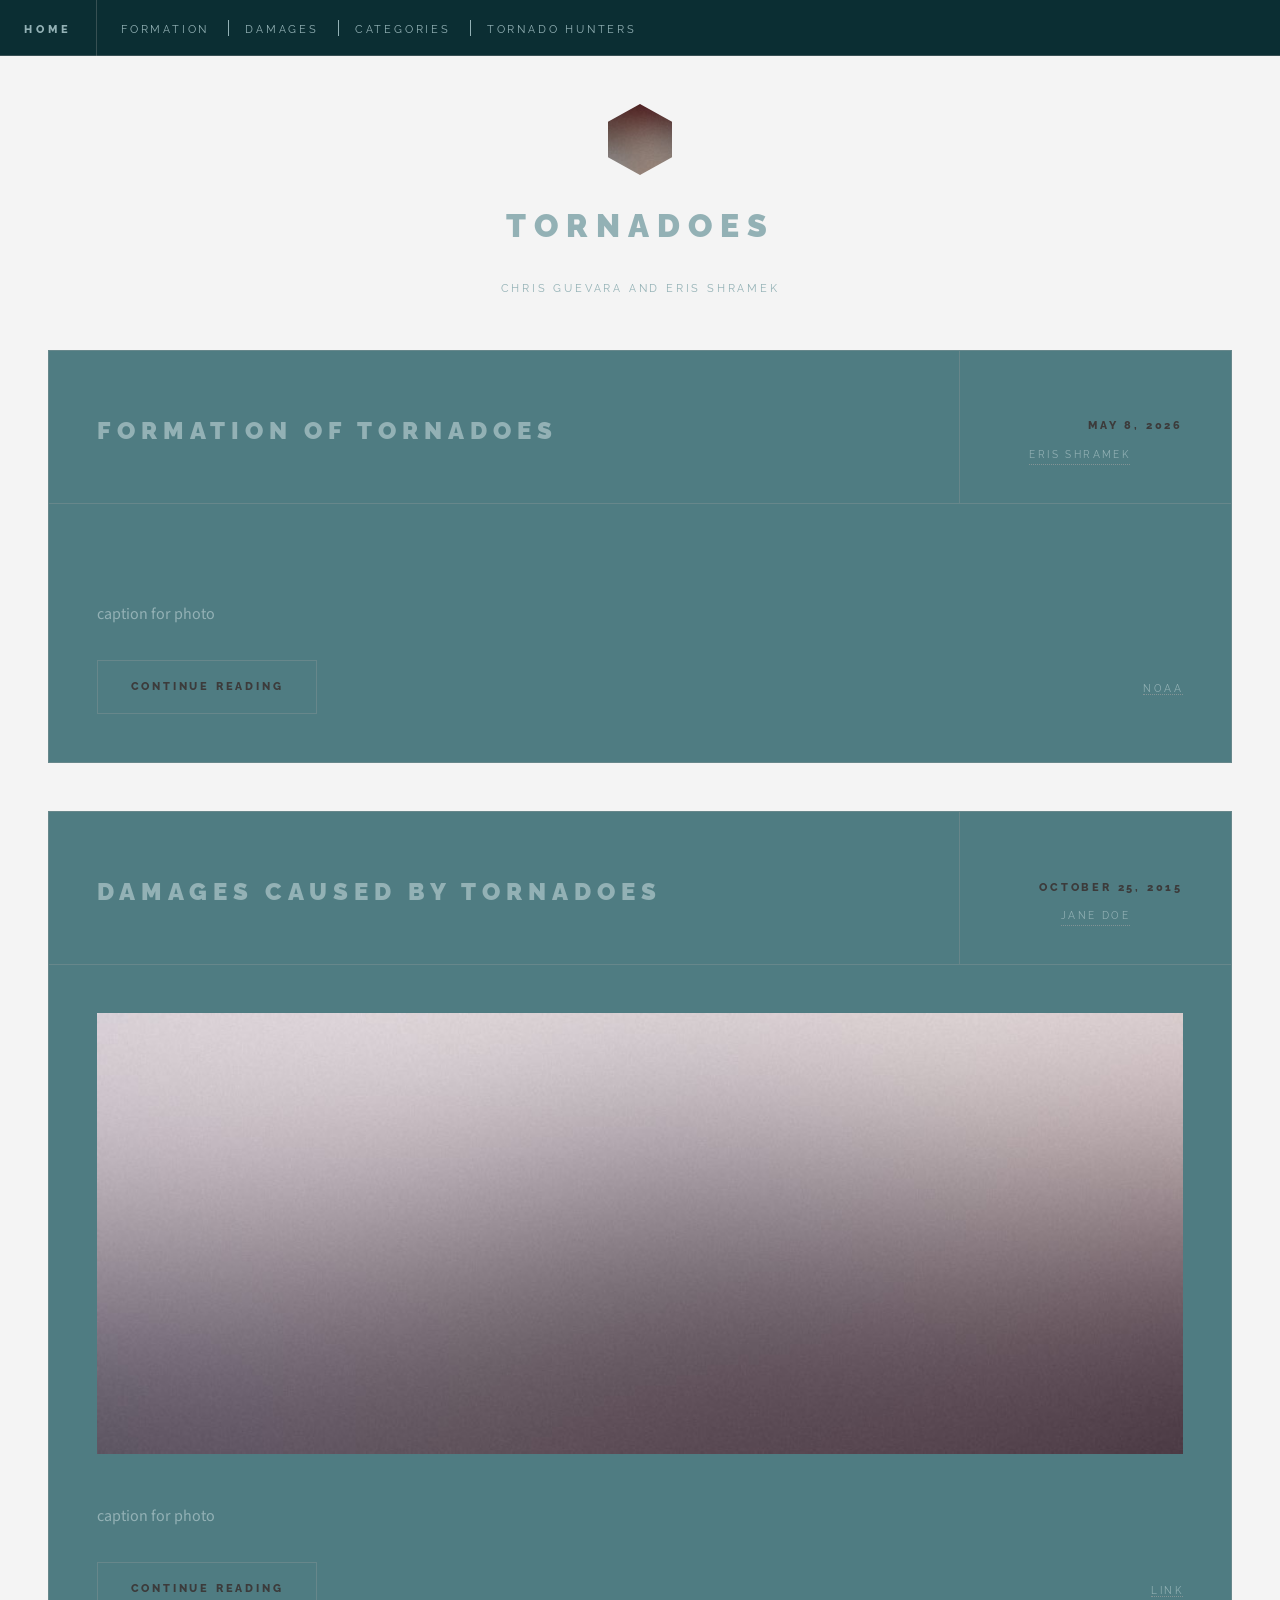
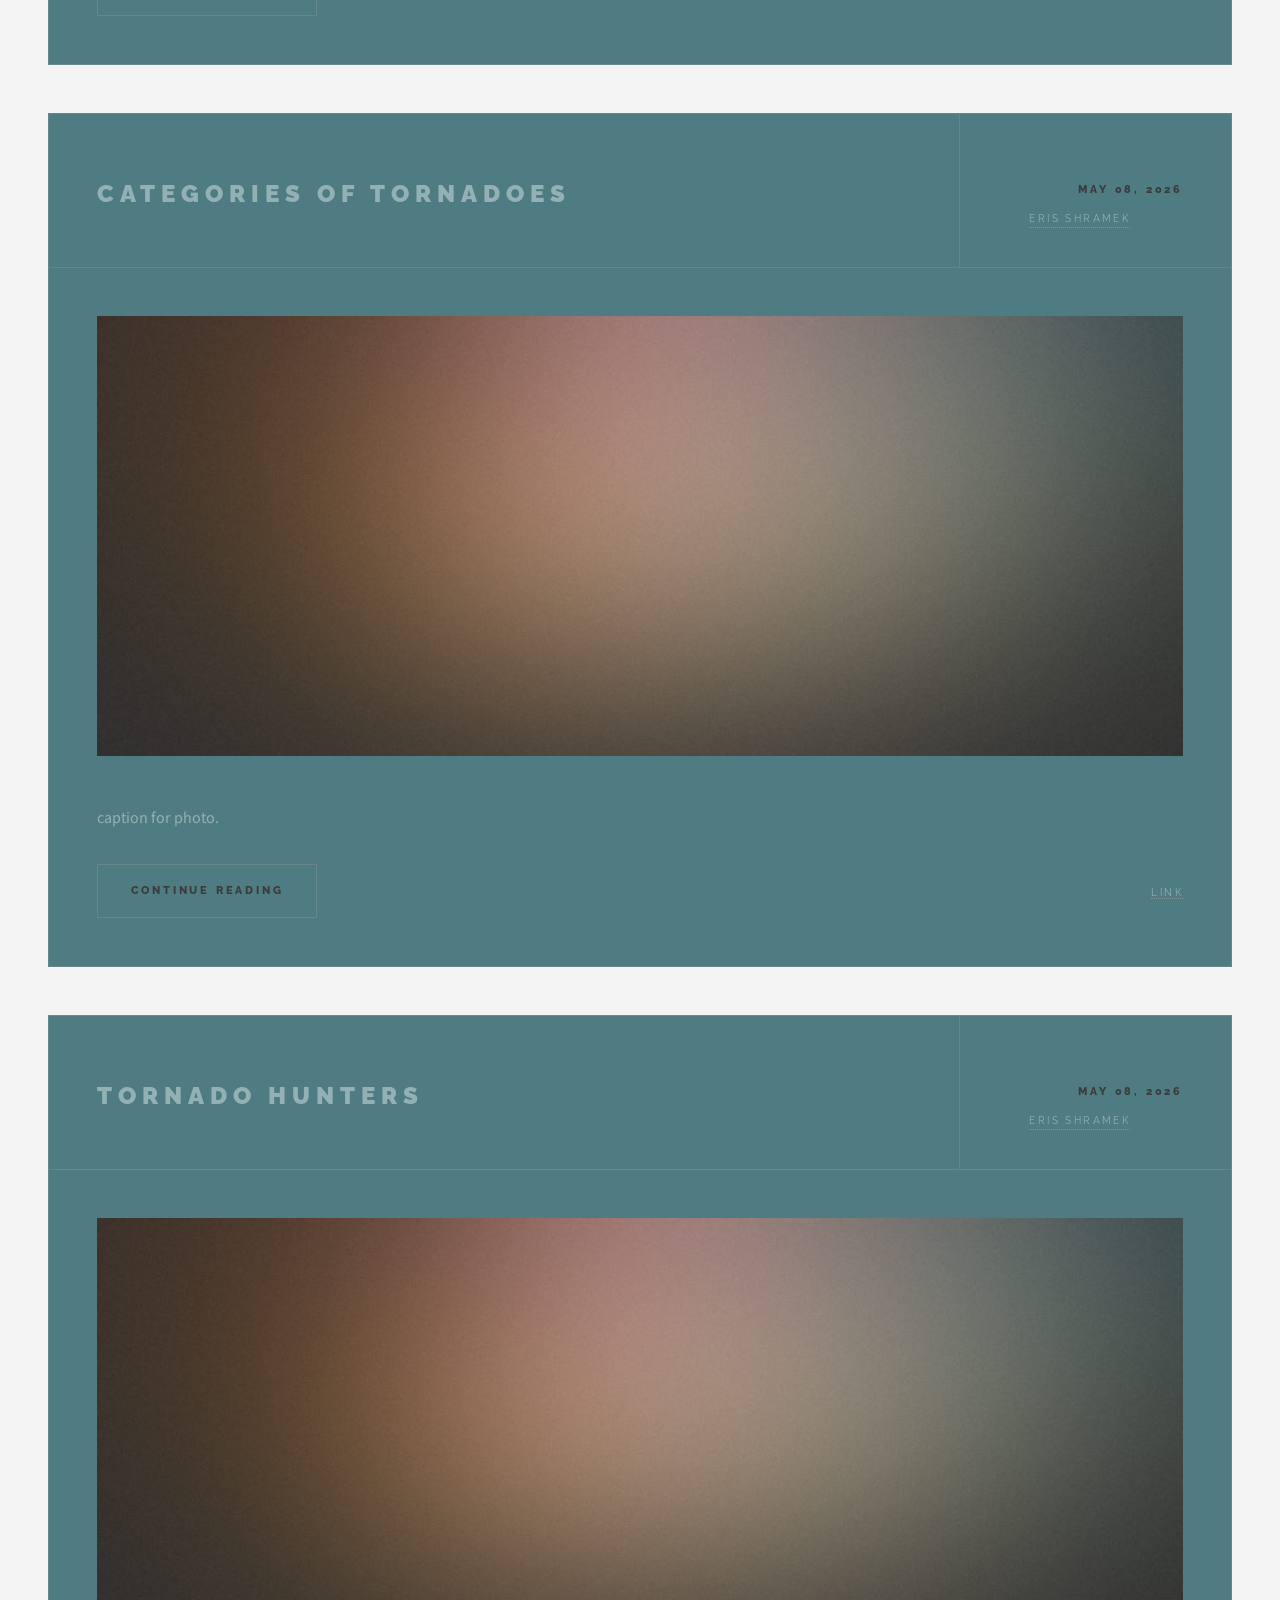
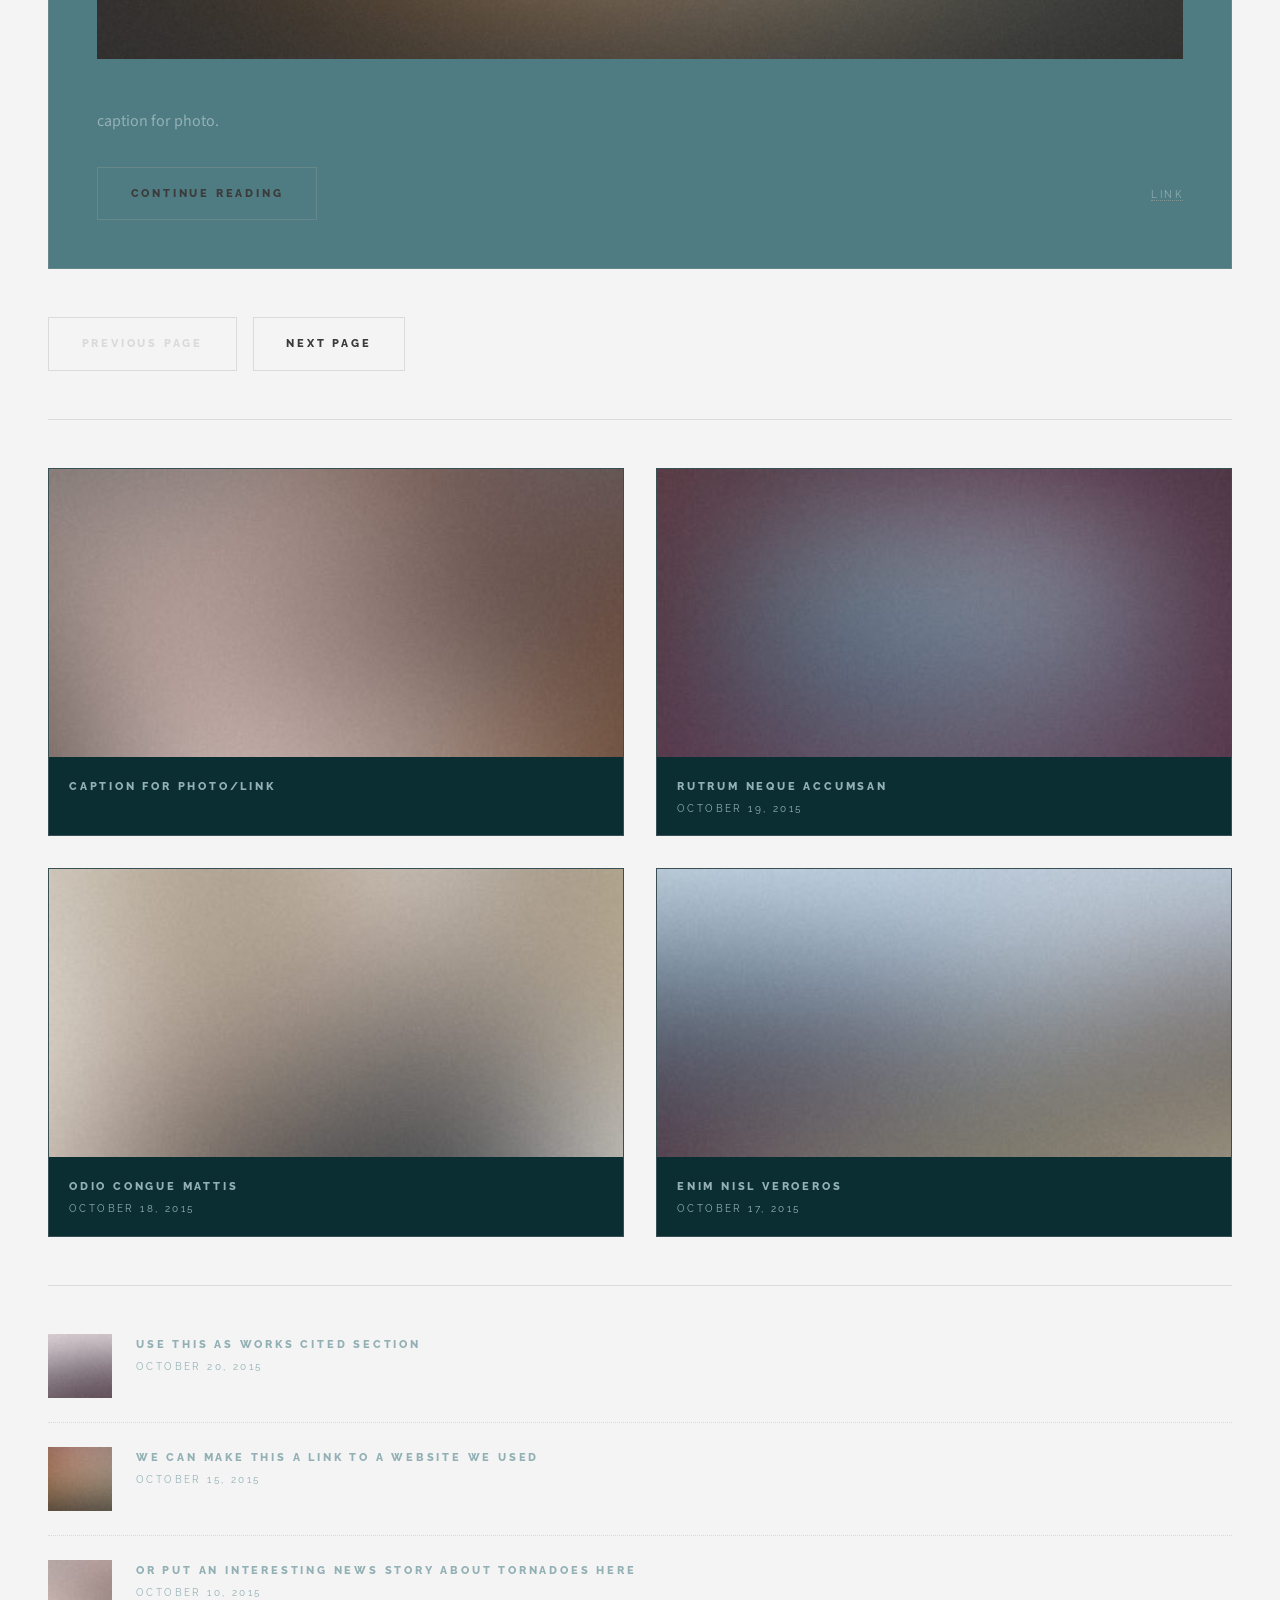
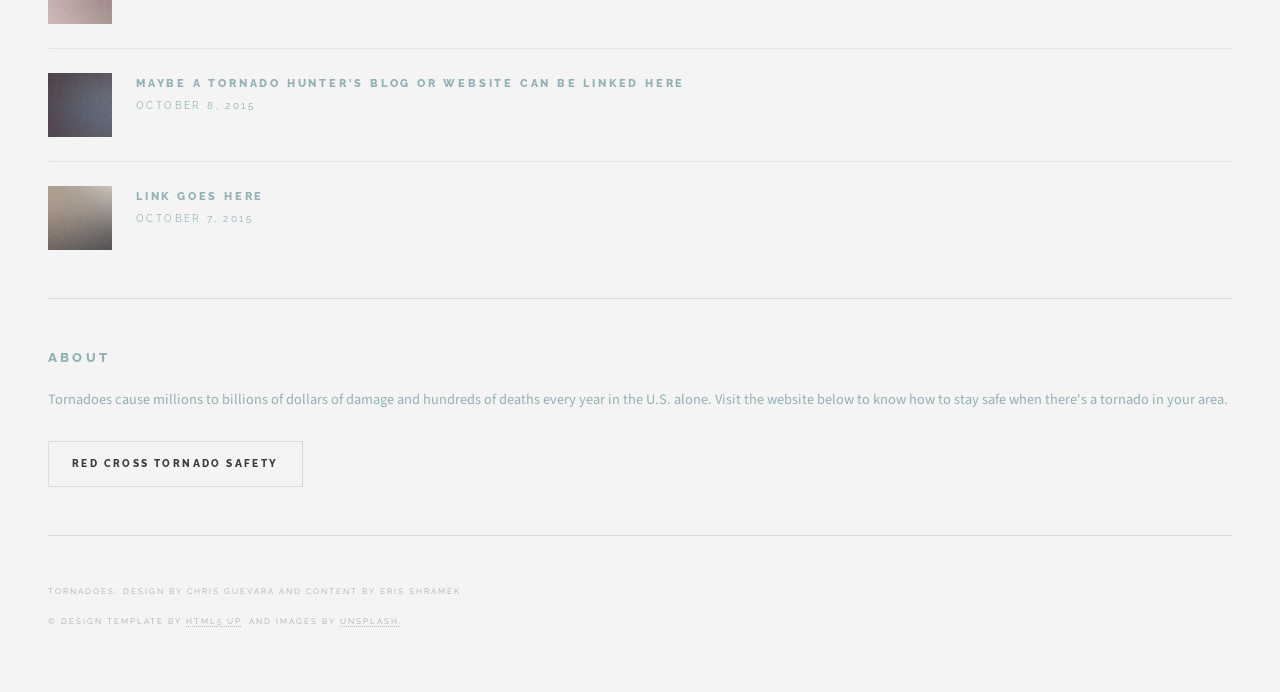
==== commit 70ff49bc: "attempted to add image" ====
--- a/html5up-future-imperfect/index.html
+++ b/html5up-future-imperfect/index.html
@@ -38,7 +38,7 @@
 										<a href="#" class="author"><span class="name">Eris Shramek</span><img src="images/avatar.jpg" alt="" /></a>
 									</div>
 								</header>
-								<a href="single.html" class="image featured"><img src="images/pic01.jpg" alt="" /></a>
+								<a href="single.html" class="image featured"><img src="images/tornado.jpg" alt="" /></a>
 								<p>caption for photo</p>
 								<footer>
 									<ul class="actions">
@@ -54,18 +54,18 @@
 							<article class="post">
 								<header>
 									<div class="title">
-										<h2><a href="second.html">Damages Caused by Tornadoes</a></h2>
+										<h2><a href="damages.html">Damages Caused by Tornadoes</a></h2>
 									</div>
 									<div class="meta">
 										<time class="published" datetime="2015-10-25">October 25, 2015</time>
 										<a href="#" class="author"><span class="name">Jane Doe</span><img src="images/avatar.jpg" alt="" /></a>
 									</div>
 								</header>
-								<a href="second.html" class="image featured"><img src="images/pic02.jpg" alt="" /></a>
+								<a href="damages.html" class="image featured"><img src="images/pic02.jpg" alt="" /></a>
 								<p>caption for photo</p>
 								<footer>
 									<ul class="actions">
-										<li><a href="second.html" class="button large">Continue Reading</a></li>
+										<li><a href="damages.html" class="button large">Continue Reading</a></li>
 									</ul>
 									<ul class="stats">
 										<li><a href="#">link</a></li>
@@ -77,18 +77,18 @@
 							<article class="post">
 								<header>
 									<div class="title">
-										<h2><a href="single.html">Categories of Tornadoes</a></h2>
+										<h2><a href="categories.html">Categories of Tornadoes</a></h2>
 									</div>
 									<div class="meta">
 										<time class="published" datetime="2026-05-08">May 08, 2026</time>
 										<a href="#" class="author"><span class="name">Eris Shramek</span><img src="images/avatar.jpg" alt="" /></a>
 									</div>
 								</header>
-								<a href="single.html" class="image featured"><img src="images/pic03.jpg" alt="" /></a>
+								<a href="categories.html" class="image featured"><img src="images/pic03.jpg" alt="" /></a>
 								<p>caption for photo.</p>
 								<footer>
 									<ul class="actions">
-										<li><a href="single.html" class="button large">Continue Reading</a></li>
+										<li><a href="categories.html" class="button large">Continue Reading</a></li>
 									</ul>
 									<ul class="stats">
 										<li><a href="#">link</a></li>
@@ -100,18 +100,18 @@
 							<article class="post">
 								<header>
 									<div class="title">
-										<h2><a href="single.html">Tornado Hunters</a></h2>
+										<h2><a href="hunters.html">Tornado Hunters</a></h2>
 									</div>
 									<div class="meta">
 										<time class="published" datetime="2026-05-08">May 08, 2026</time>
 										<a href="#" class="author"><span class="name">Eris Shramek</span><img src="images/avatar.jpg" alt="" /></a>
 									</div>
 								</header>
-								<a href="single.html" class="image featured"><img src="images/pic03.jpg" alt="" /></a>
+								<a href="hunters.html" class="image featured"><img src="images/pic03.jpg" alt="" /></a>
 								<p>caption for photo.</p>
 								<footer>
 									<ul class="actions">
-										<li><a href="single.html" class="button large">Continue Reading</a></li>
+										<li><a href="hunters.html" class="button large">Continue Reading</a></li>
 									</ul>
 									<ul class="stats">
 										<li><a href="#">link</a></li>
@@ -122,7 +122,7 @@
 						<!-- Pagination -->
 							<ul class="actions pagination">
 								<li><a href="" class="disabled button large previous">Previous Page</a></li>
-								<li><a href="#" class="button large next">Next Page</a></li>
+								<li><a href="single.html" class="button large next">Next Page</a></li>
 							</ul>
 
 					</div>
@@ -146,8 +146,7 @@
 									<!-- Mini Post -->
 										<article class="mini-post">
 											<header>
-												<h3><a href="single.html">This is called a mini post</a></h3>
-												<time class="published" datetime="2015-10-20">October 20, 2015</time>
+												<h3><a href="single.html">caption for photo/link</a></h3>
 												<a href="#" class="author"><img src="images/avatar.jpg" alt="" /></a>
 											</header>
 											<a href="single.html" class="image"><img src="images/pic04.jpg" alt="" /></a>
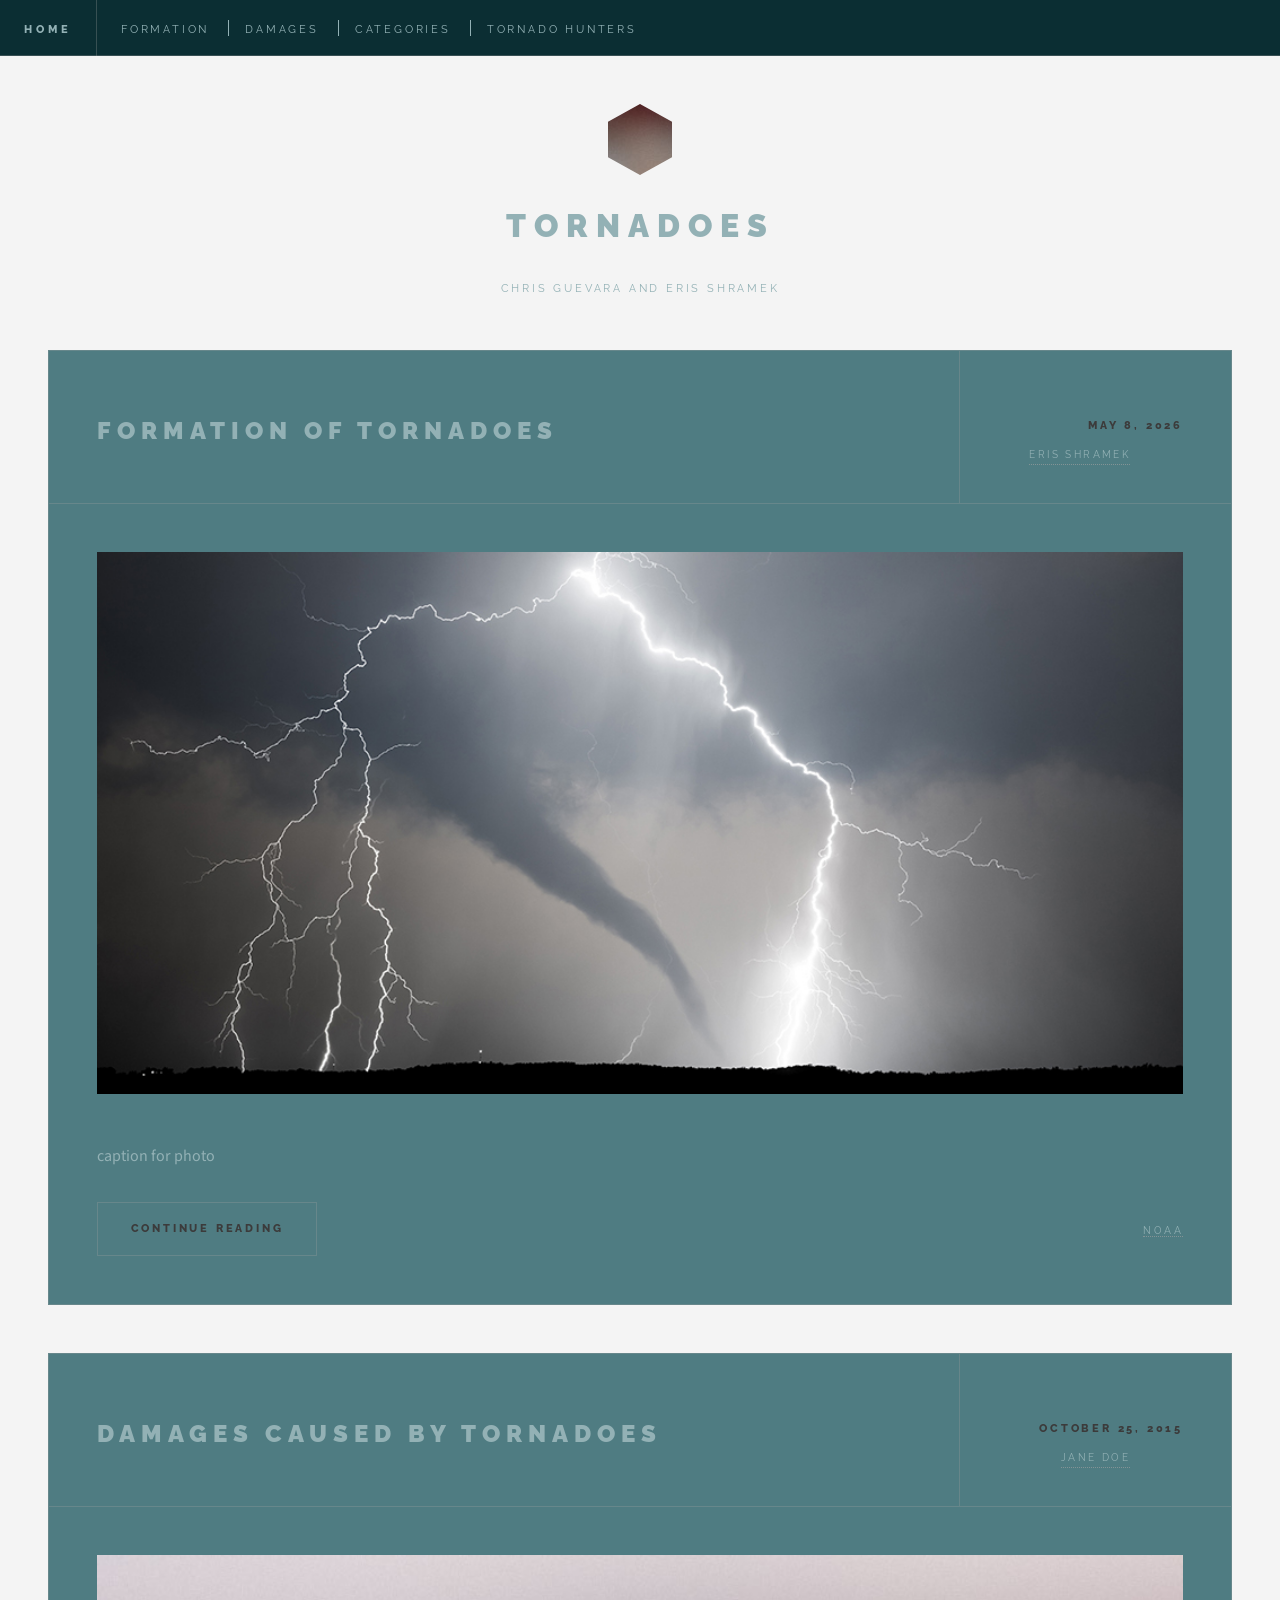
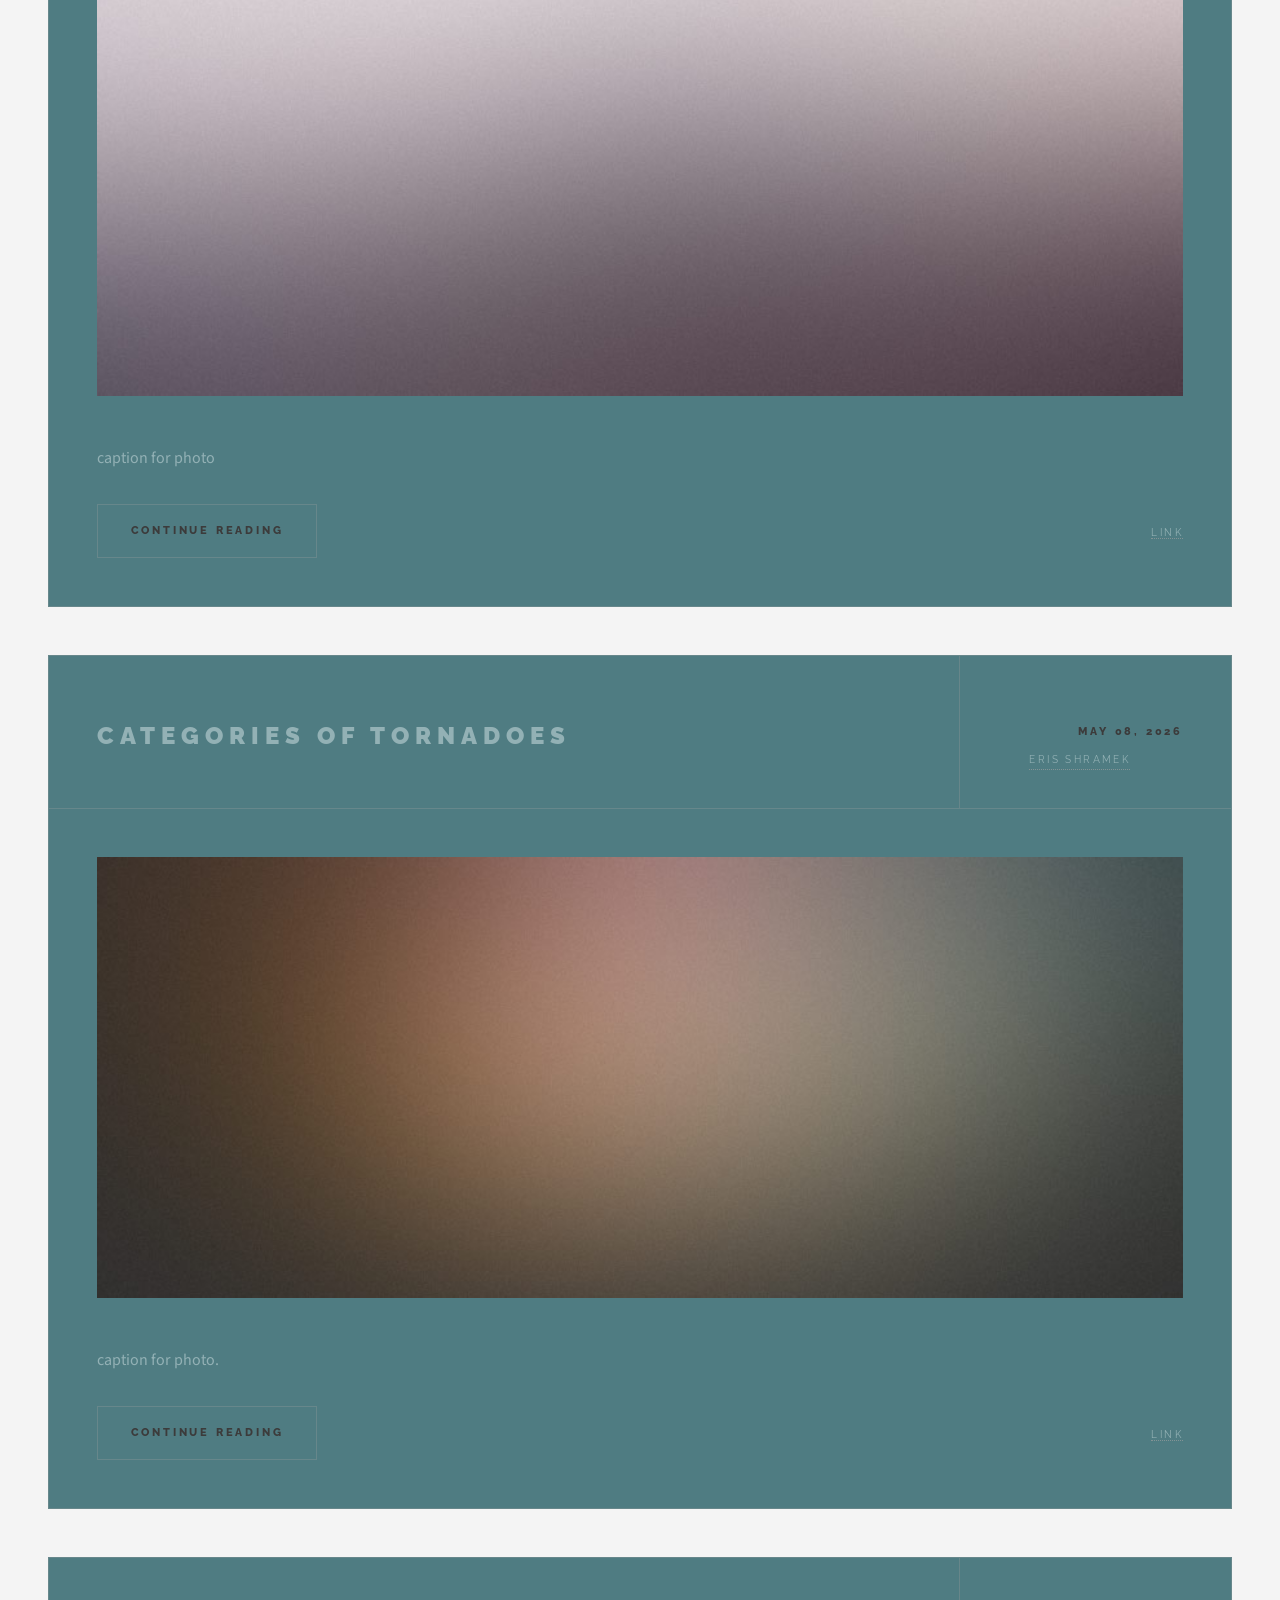
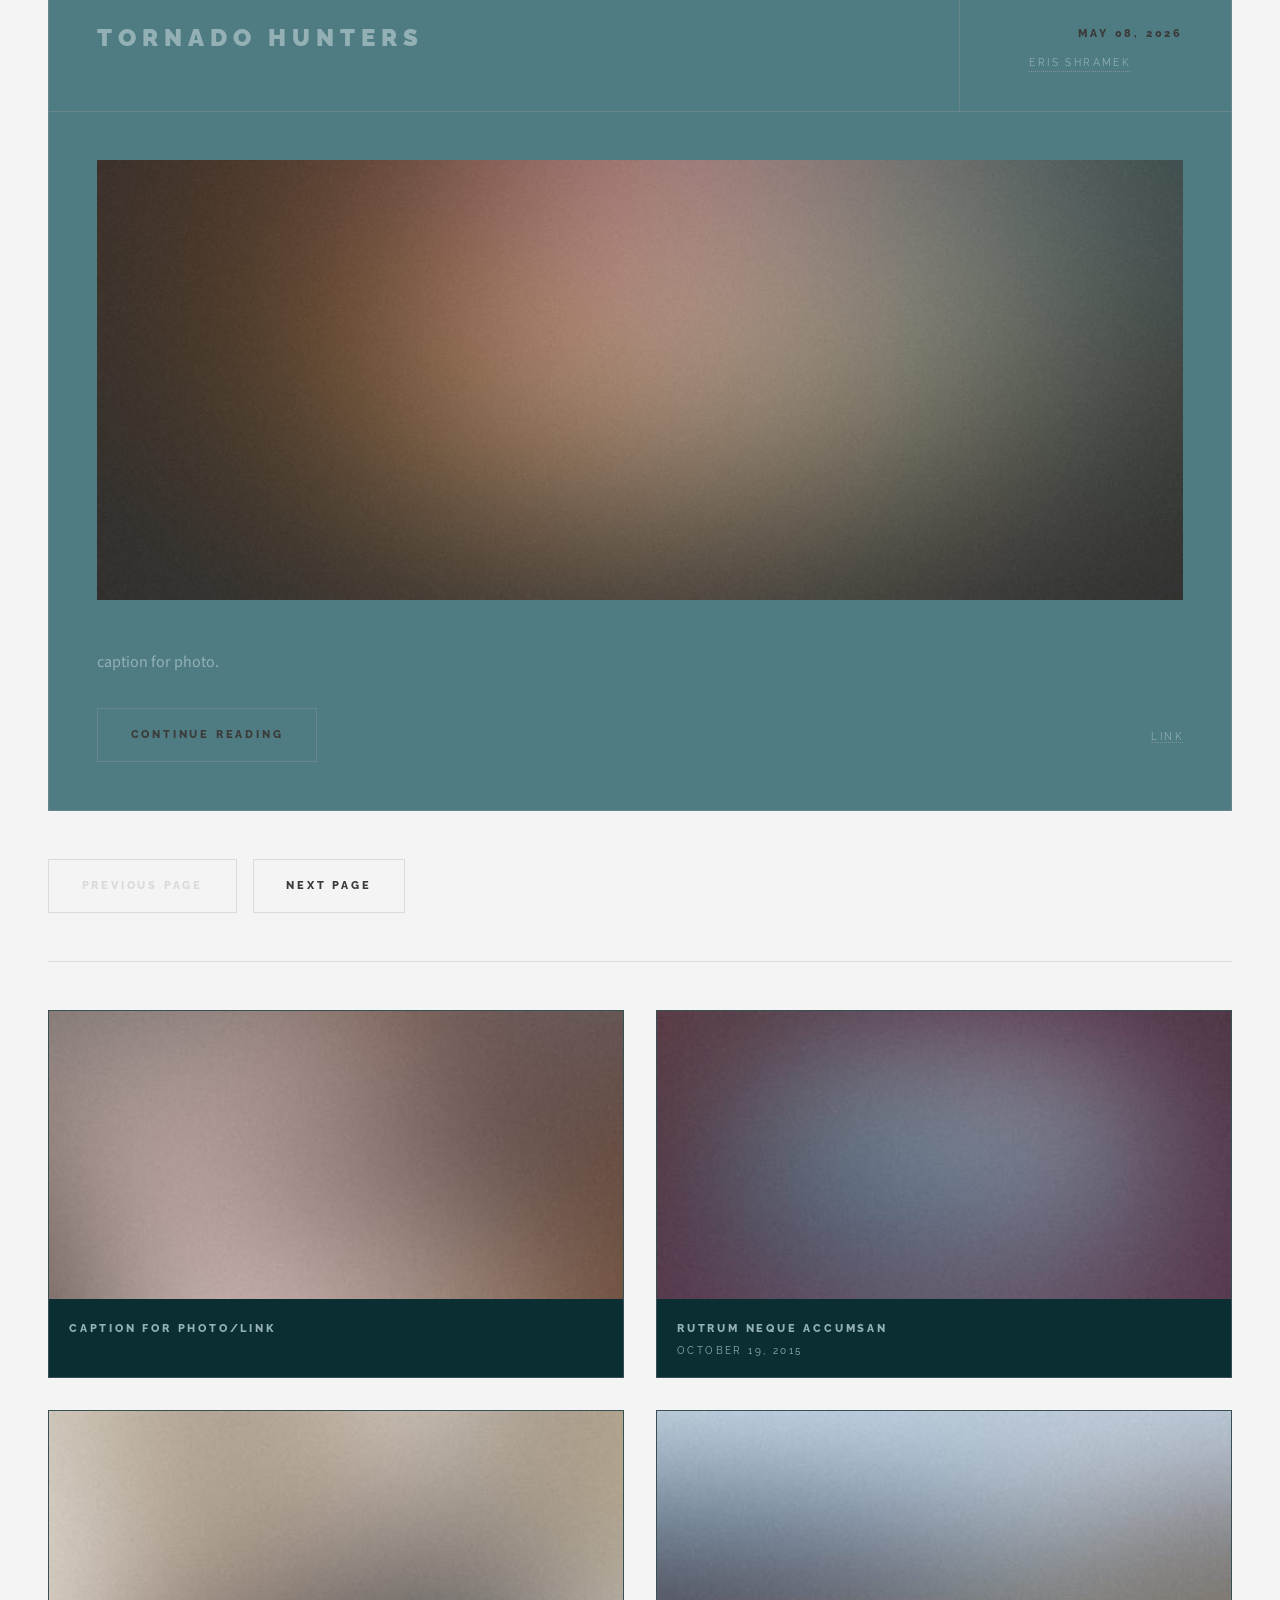
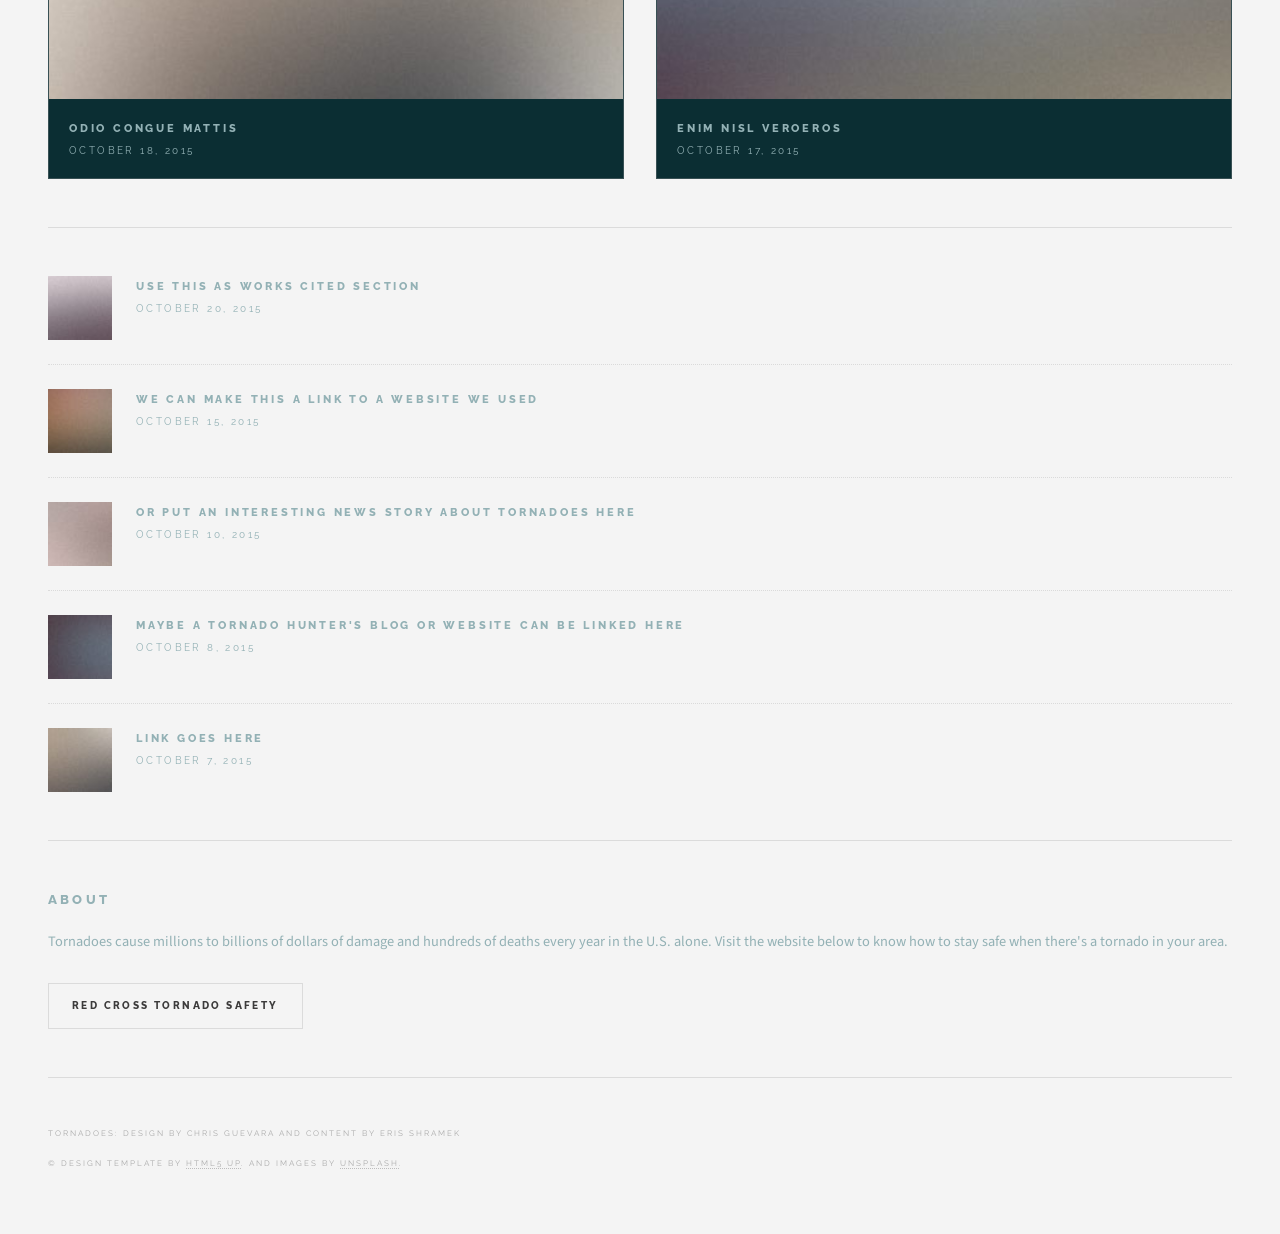
==== commit 4402288b: "added first image" ====
--- a/html5up-future-imperfect/index.html
+++ b/html5up-future-imperfect/index.html
@@ -38,7 +38,7 @@
 										<a href="#" class="author"><span class="name">Eris Shramek</span><img src="images/avatar.jpg" alt="" /></a>
 									</div>
 								</header>
-								<a href="single.html" class="image featured"><img src="images/tornado.jpg" alt="" /></a>
+								<a class="image featured"><img src="images/tornado2.jpg" alt="" /></a>
 								<p>caption for photo</p>
 								<footer>
 									<ul class="actions">
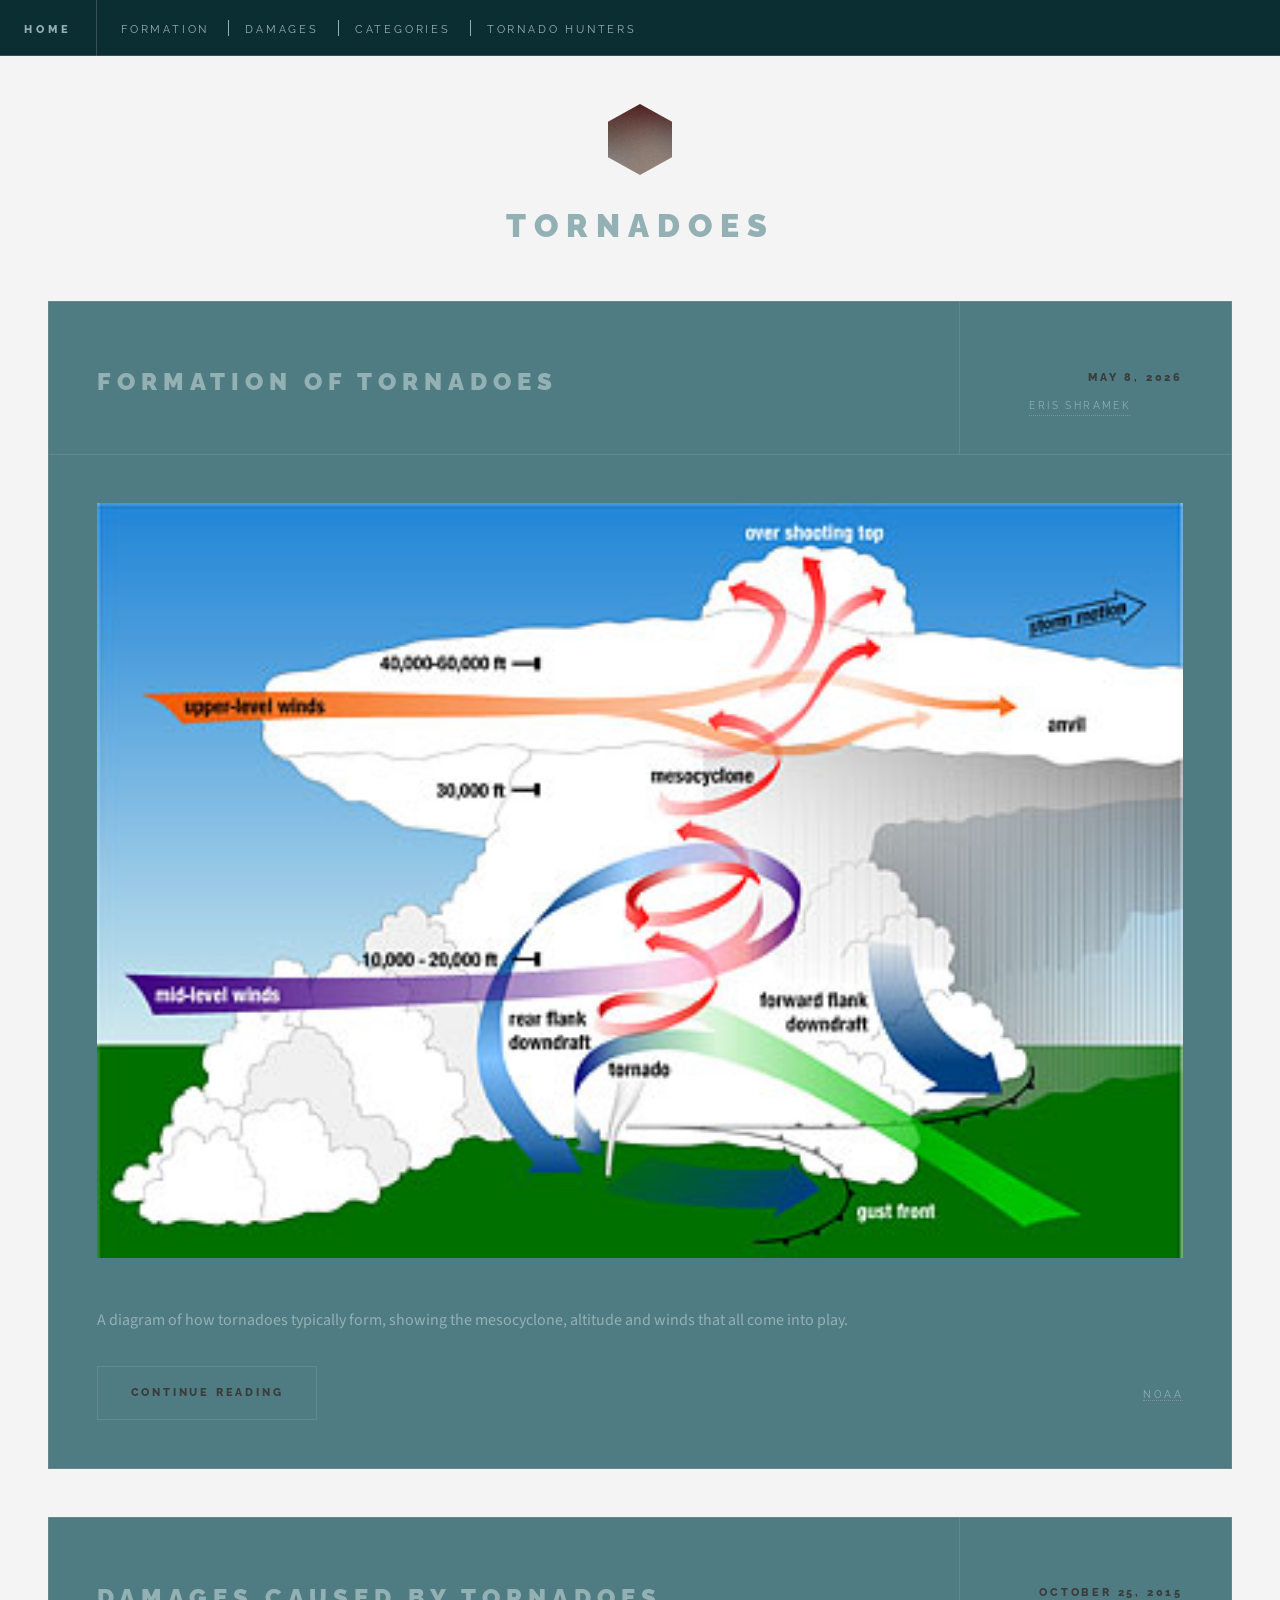
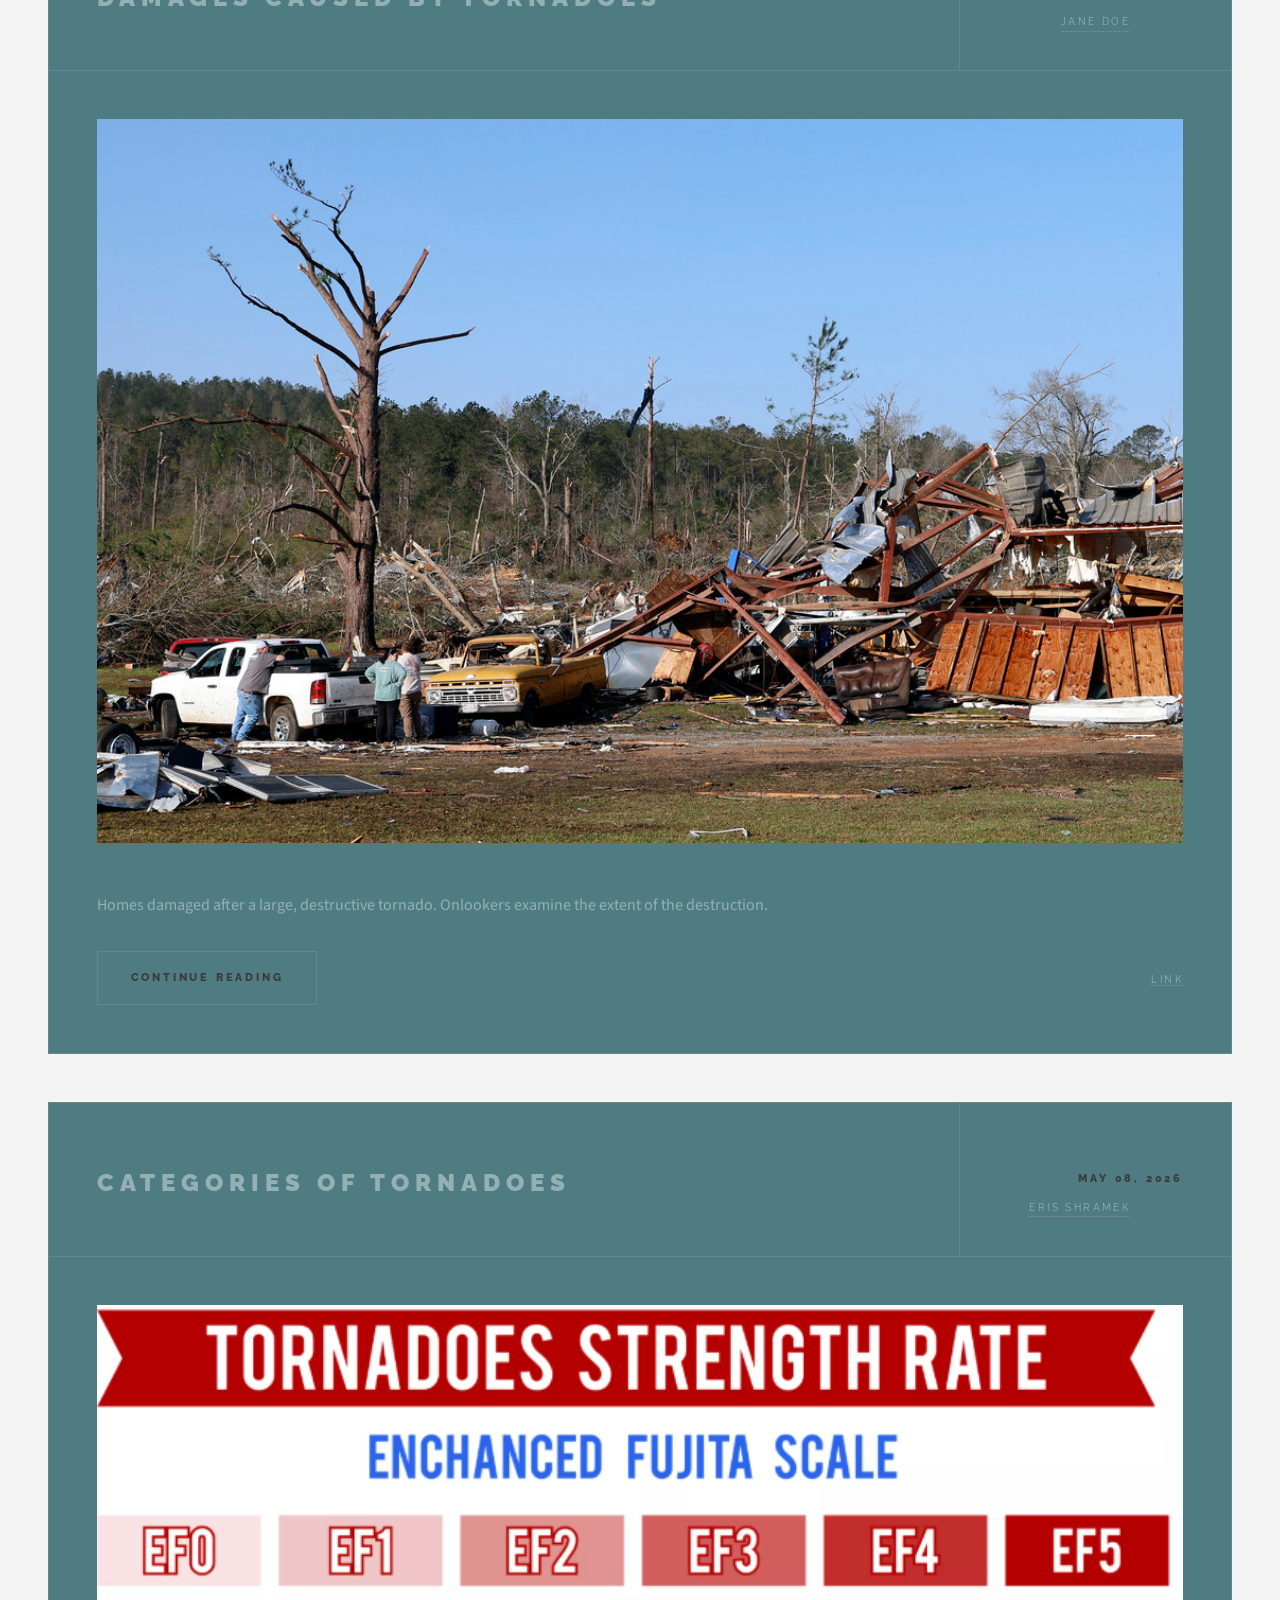
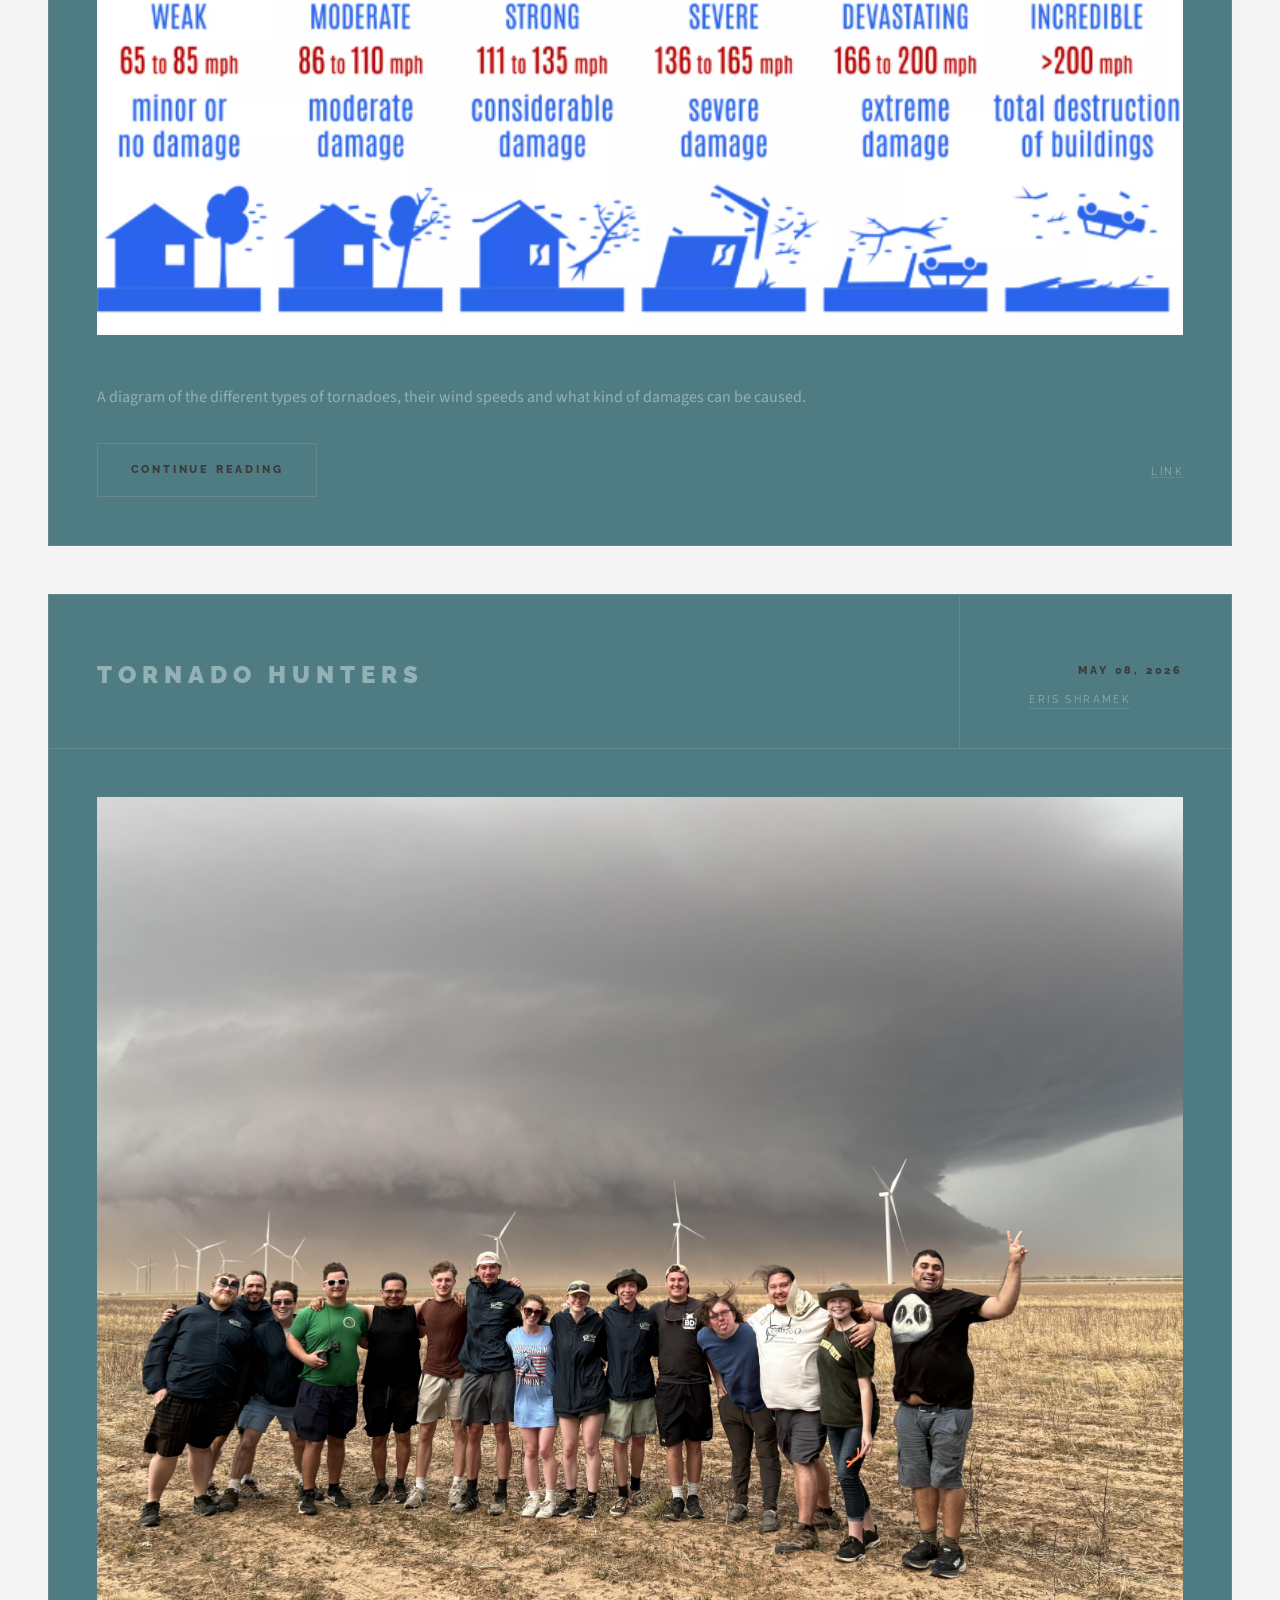
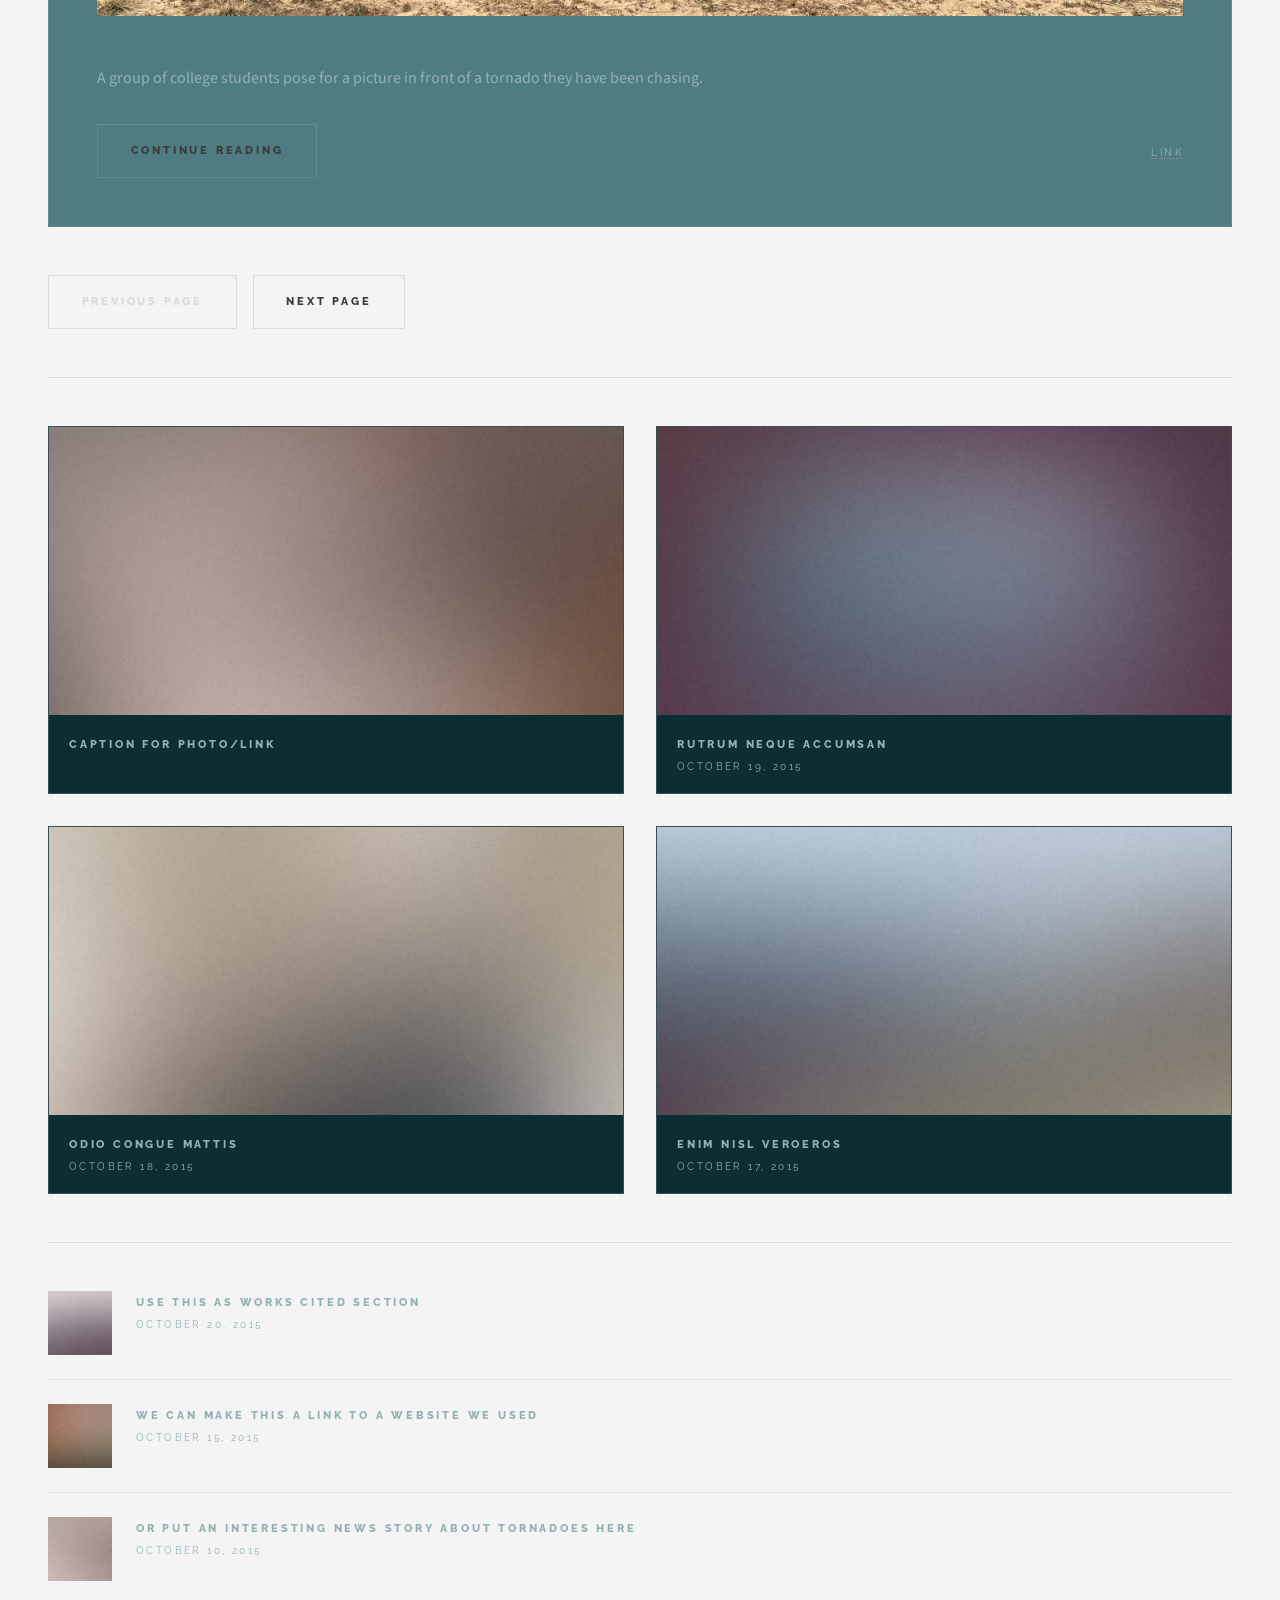
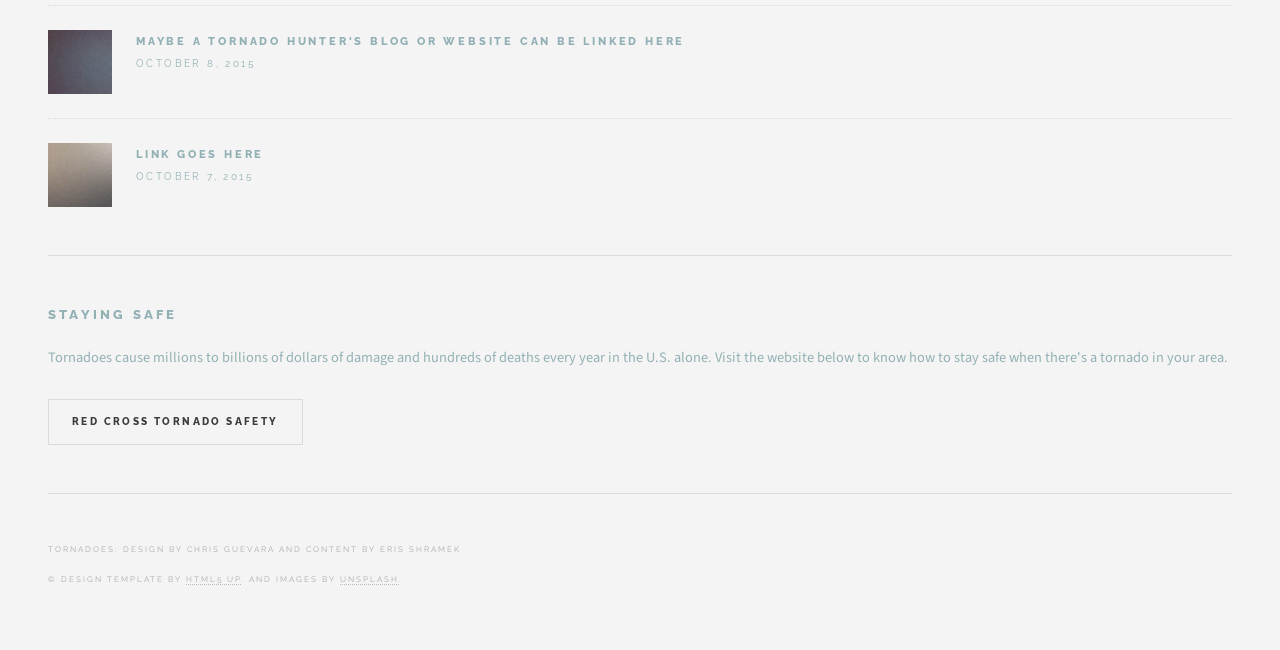
==== commit fa7dec67: "Added images to first page" ====
--- a/html5up-future-imperfect/index.html
+++ b/html5up-future-imperfect/index.html
@@ -38,8 +38,8 @@
 										<a href="#" class="author"><span class="name">Eris Shramek</span><img src="images/avatar.jpg" alt="" /></a>
 									</div>
 								</header>
-								<a class="image featured"><img src="images/tornado2.jpg" alt="" /></a>
-								<p>caption for photo</p>
+								<a class="image featured"><img src="images/formation diagram.jpg" alt="" /></a>
+								<p>A diagram of how tornadoes typically form, showing the mesocyclone, altitude and winds that all come into play.</p>
 								<footer>
 									<ul class="actions">
 										<li><a href="single.html" class="button large">Continue Reading</a></li>
@@ -61,8 +61,8 @@
 										<a href="#" class="author"><span class="name">Jane Doe</span><img src="images/avatar.jpg" alt="" /></a>
 									</div>
 								</header>
-								<a href="damages.html" class="image featured"><img src="images/pic02.jpg" alt="" /></a>
-								<p>caption for photo</p>
+								<a href="damages.html" class="image featured"><img src="images/tornado damages.jpg" alt="" /></a>
+								<p>Homes damaged after a large, destructive tornado. Onlookers examine the extent of the destruction.</p>
 								<footer>
 									<ul class="actions">
 										<li><a href="damages.html" class="button large">Continue Reading</a></li>
@@ -84,8 +84,8 @@
 										<a href="#" class="author"><span class="name">Eris Shramek</span><img src="images/avatar.jpg" alt="" /></a>
 									</div>
 								</header>
-								<a href="categories.html" class="image featured"><img src="images/pic03.jpg" alt="" /></a>
-								<p>caption for photo.</p>
+								<a href="categories.html" class="image featured"><img src="images/EF scale.png" alt="" /></a>
+								<p>A diagram of the different types of tornadoes, their wind speeds and what kind of damages can be caused.</p>
 								<footer>
 									<ul class="actions">
 										<li><a href="categories.html" class="button large">Continue Reading</a></li>
@@ -107,8 +107,8 @@
 										<a href="#" class="author"><span class="name">Eris Shramek</span><img src="images/avatar.jpg" alt="" /></a>
 									</div>
 								</header>
-								<a href="hunters.html" class="image featured"><img src="images/pic03.jpg" alt="" /></a>
-								<p>caption for photo.</p>
+								<a href="hunters.html" class="image featured"><img src="images/tornadohunter.jpg" alt="" /></a>
+								<p>A group of college students pose for a picture in front of a tornado they have been chasing.</p>
 								<footer>
 									<ul class="actions">
 										<li><a href="hunters.html" class="button large">Continue Reading</a></li>
@@ -135,7 +135,6 @@
 								<a href="#" class="logo"><img src="images/logo.jpg" alt="" /></a>
 								<header>
 									<h2>Tornadoes</h2>
-									<p>Chris Guevara and Eris Shramek</p>
 								</header>
 							</section>
 
@@ -238,7 +237,7 @@
 
 						<!-- About -->
 							<section class="blurb">
-								<h2>About</h2>
+								<h2>STAYING SAFE</h2>
 								<p>Tornadoes cause millions to billions of dollars of damage and hundreds of deaths every year in the U.S. alone. Visit the website below to know how to stay safe when there's a tornado in your area.</p>
 								<ul class="actions">
 									<li><a href="https://www.redcross.org/get-help/how-to-prepare-for-emergencies/types-of-emergencies/tornado.html?srsltid=AfmBOorMIgUJVEuI1D2R2fu5NDzQH_memkcrHFw_A753gK0qTQQog2KJ" target ="_blank" class="button">Red Cross Tornado Safety</a></li>
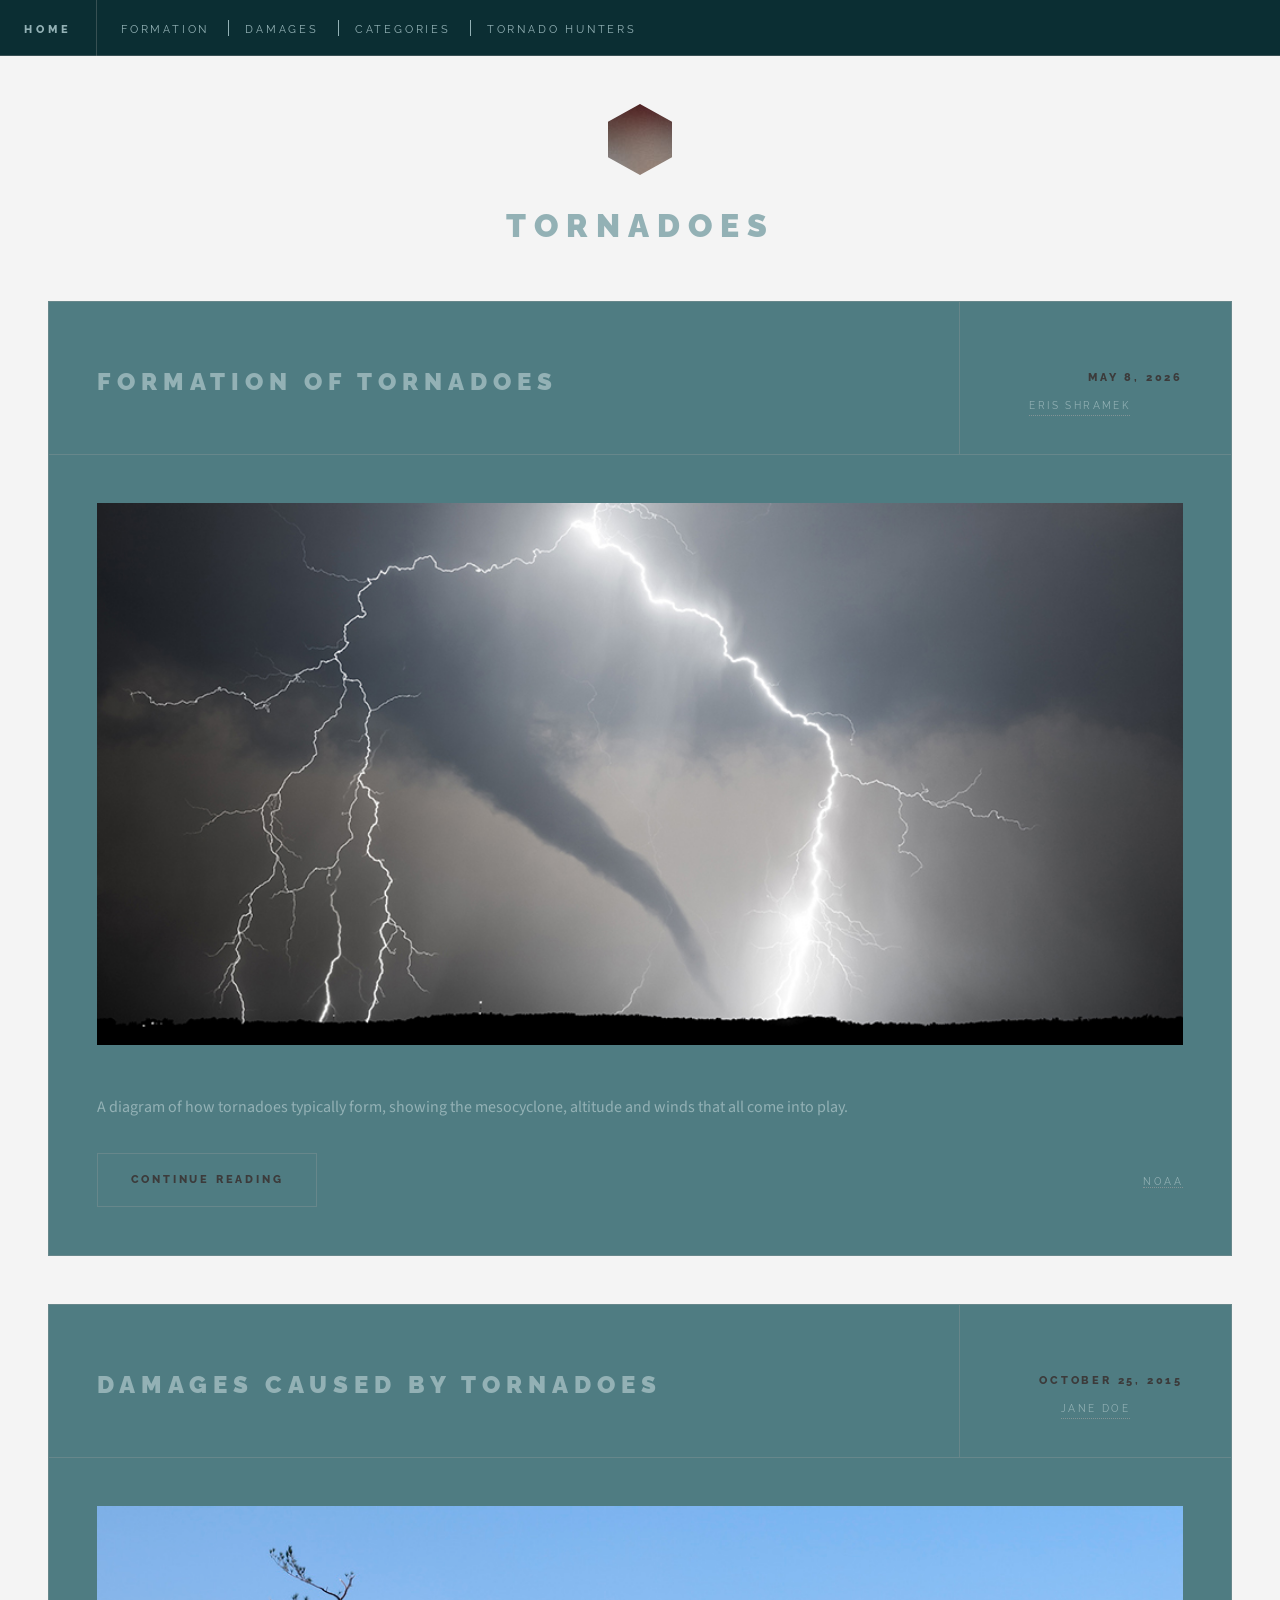
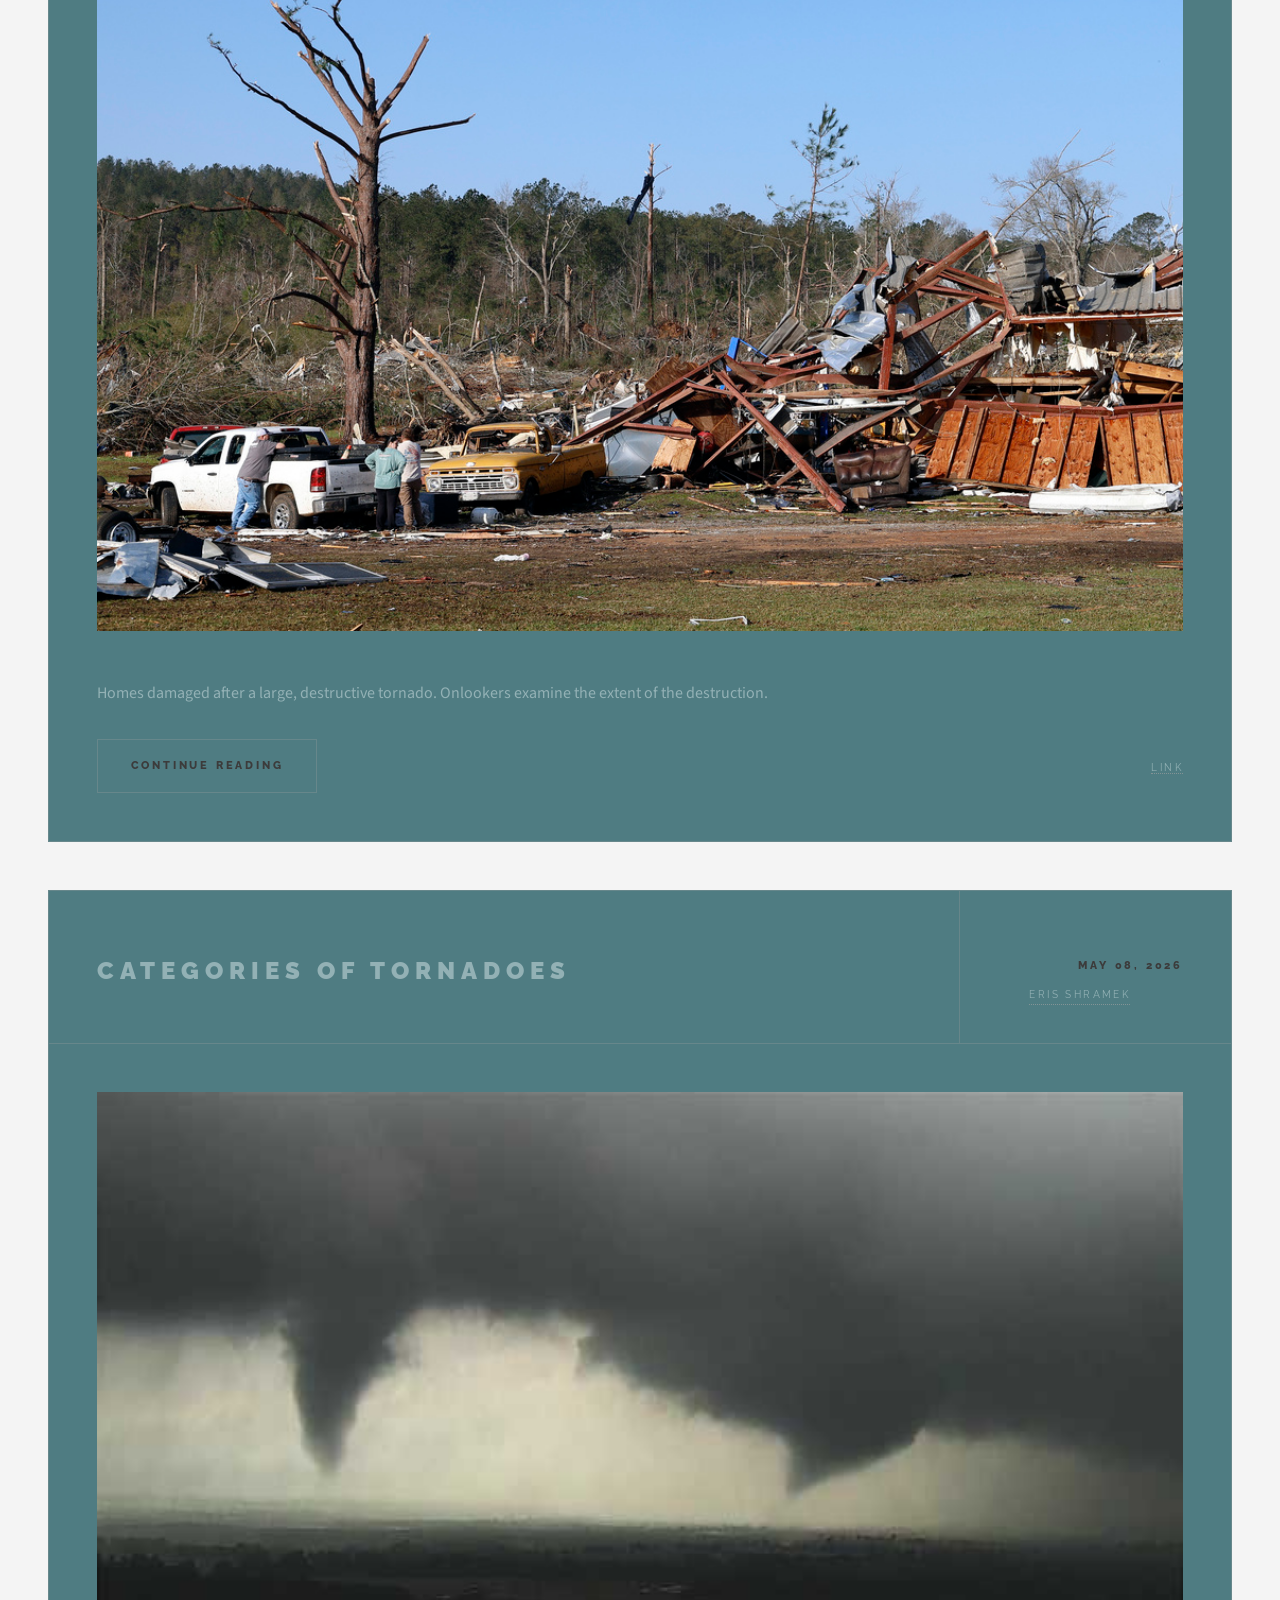
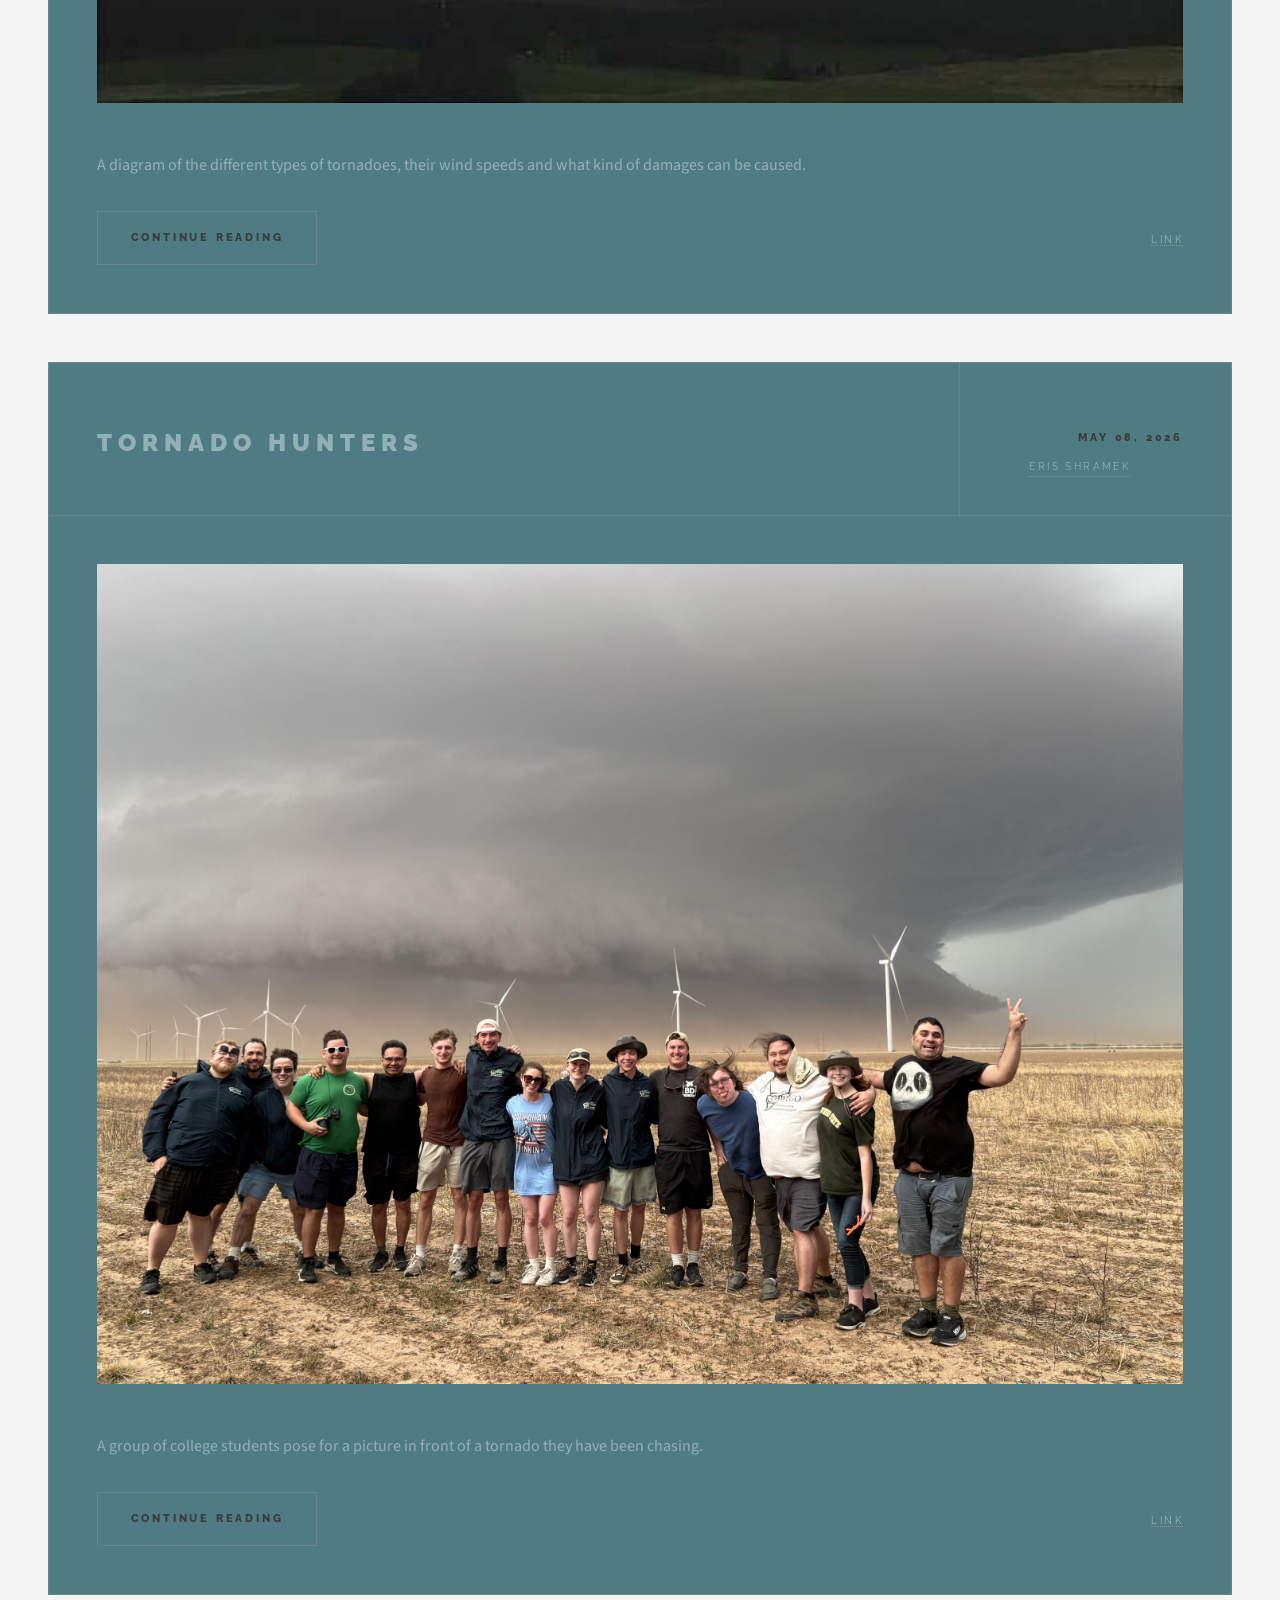
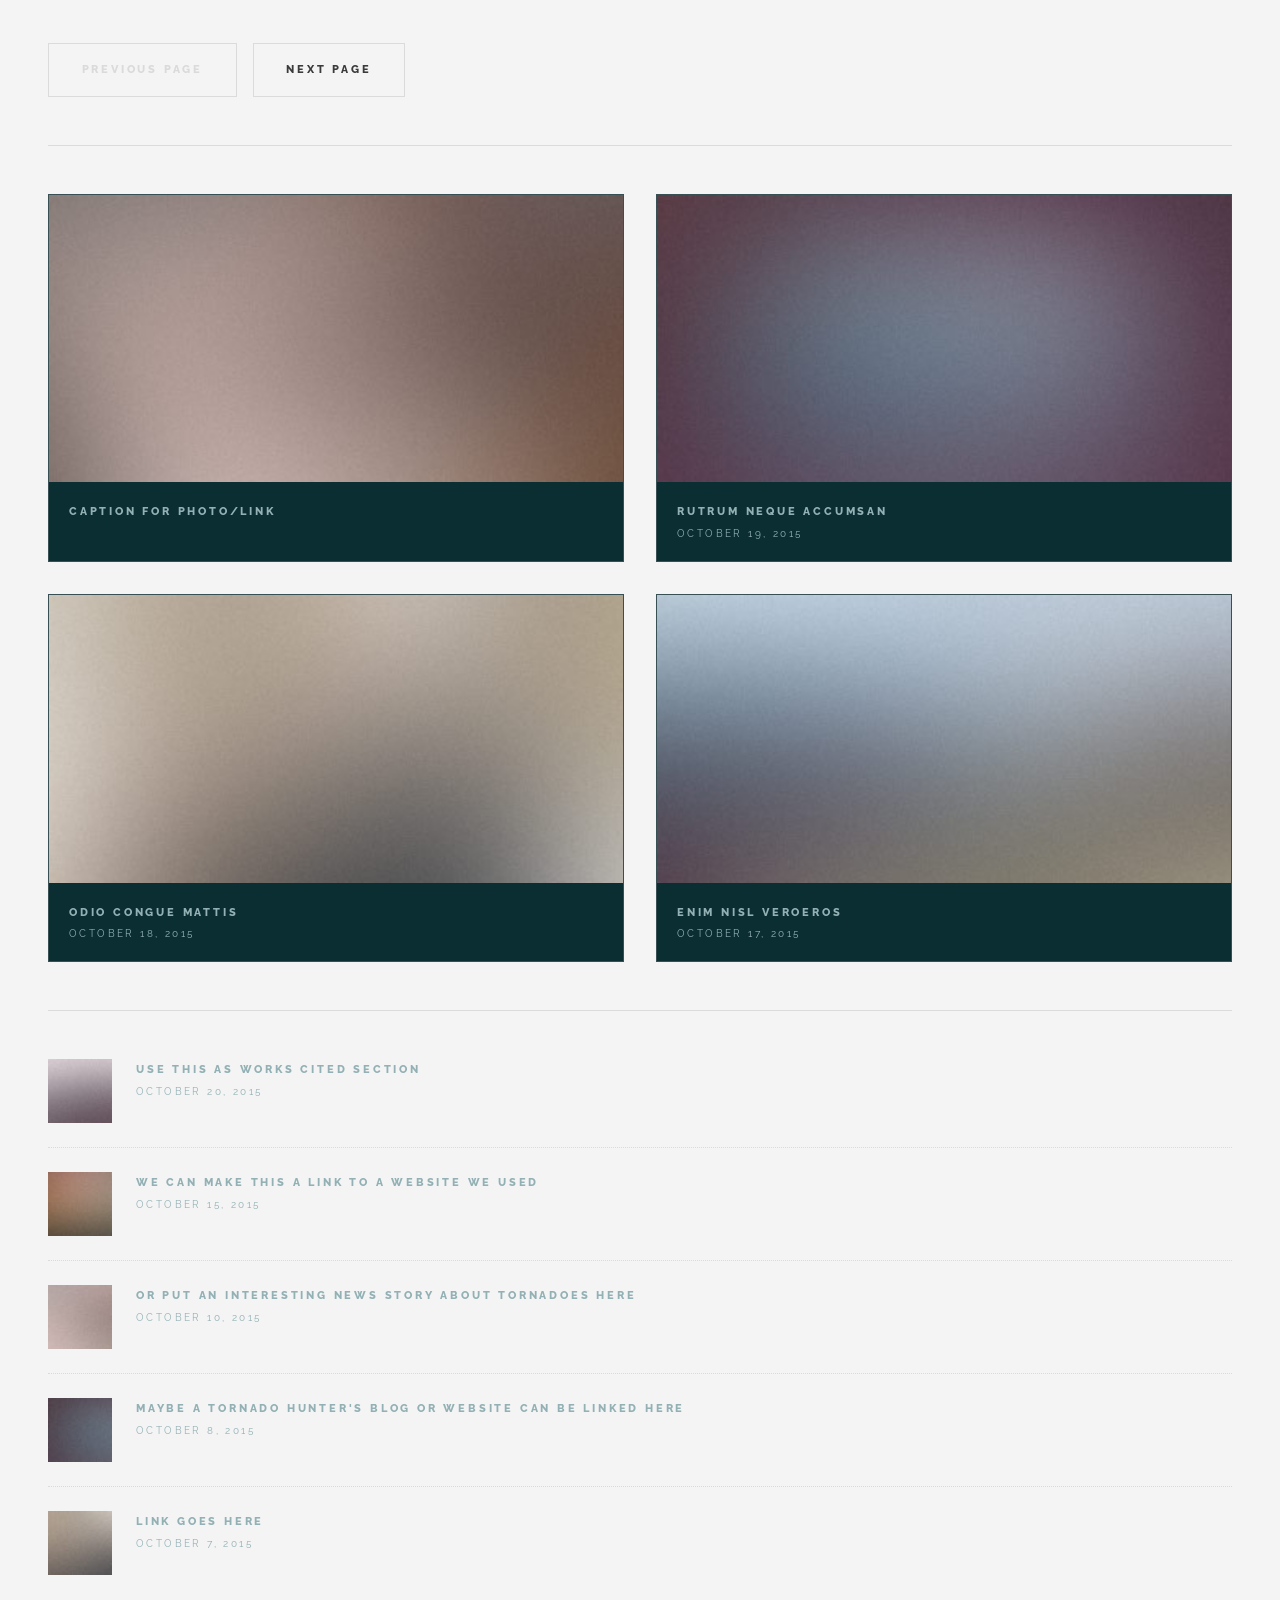
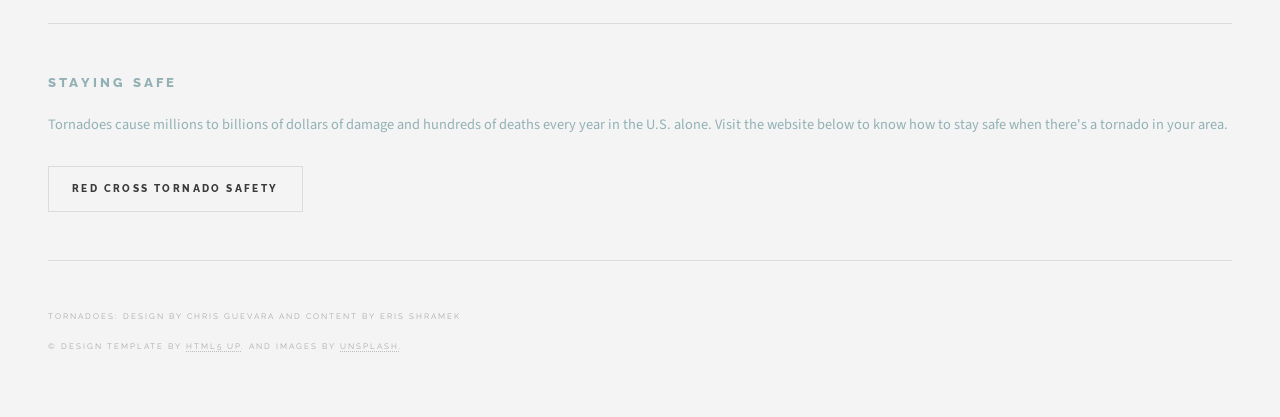
==== commit 0b02430a: "more images" ====
--- a/html5up-future-imperfect/index.html
+++ b/html5up-future-imperfect/index.html
@@ -38,7 +38,7 @@
 										<a href="#" class="author"><span class="name">Eris Shramek</span><img src="images/avatar.jpg" alt="" /></a>
 									</div>
 								</header>
-								<a class="image featured"><img src="images/formation diagram.jpg" alt="" /></a>
+								<a class="image featured"><img src="images/tornado2.jpg" alt="" /></a>
 								<p>A diagram of how tornadoes typically form, showing the mesocyclone, altitude and winds that all come into play.</p>
 								<footer>
 									<ul class="actions">
@@ -84,7 +84,7 @@
 										<a href="#" class="author"><span class="name">Eris Shramek</span><img src="images/avatar.jpg" alt="" /></a>
 									</div>
 								</header>
-								<a href="categories.html" class="image featured"><img src="images/EF scale.png" alt="" /></a>
+								<a href="categories.html" class="image featured"><img src="images/twintornadoes.jpg" alt="" /></a>
 								<p>A diagram of the different types of tornadoes, their wind speeds and what kind of damages can be caused.</p>
 								<footer>
 									<ul class="actions">
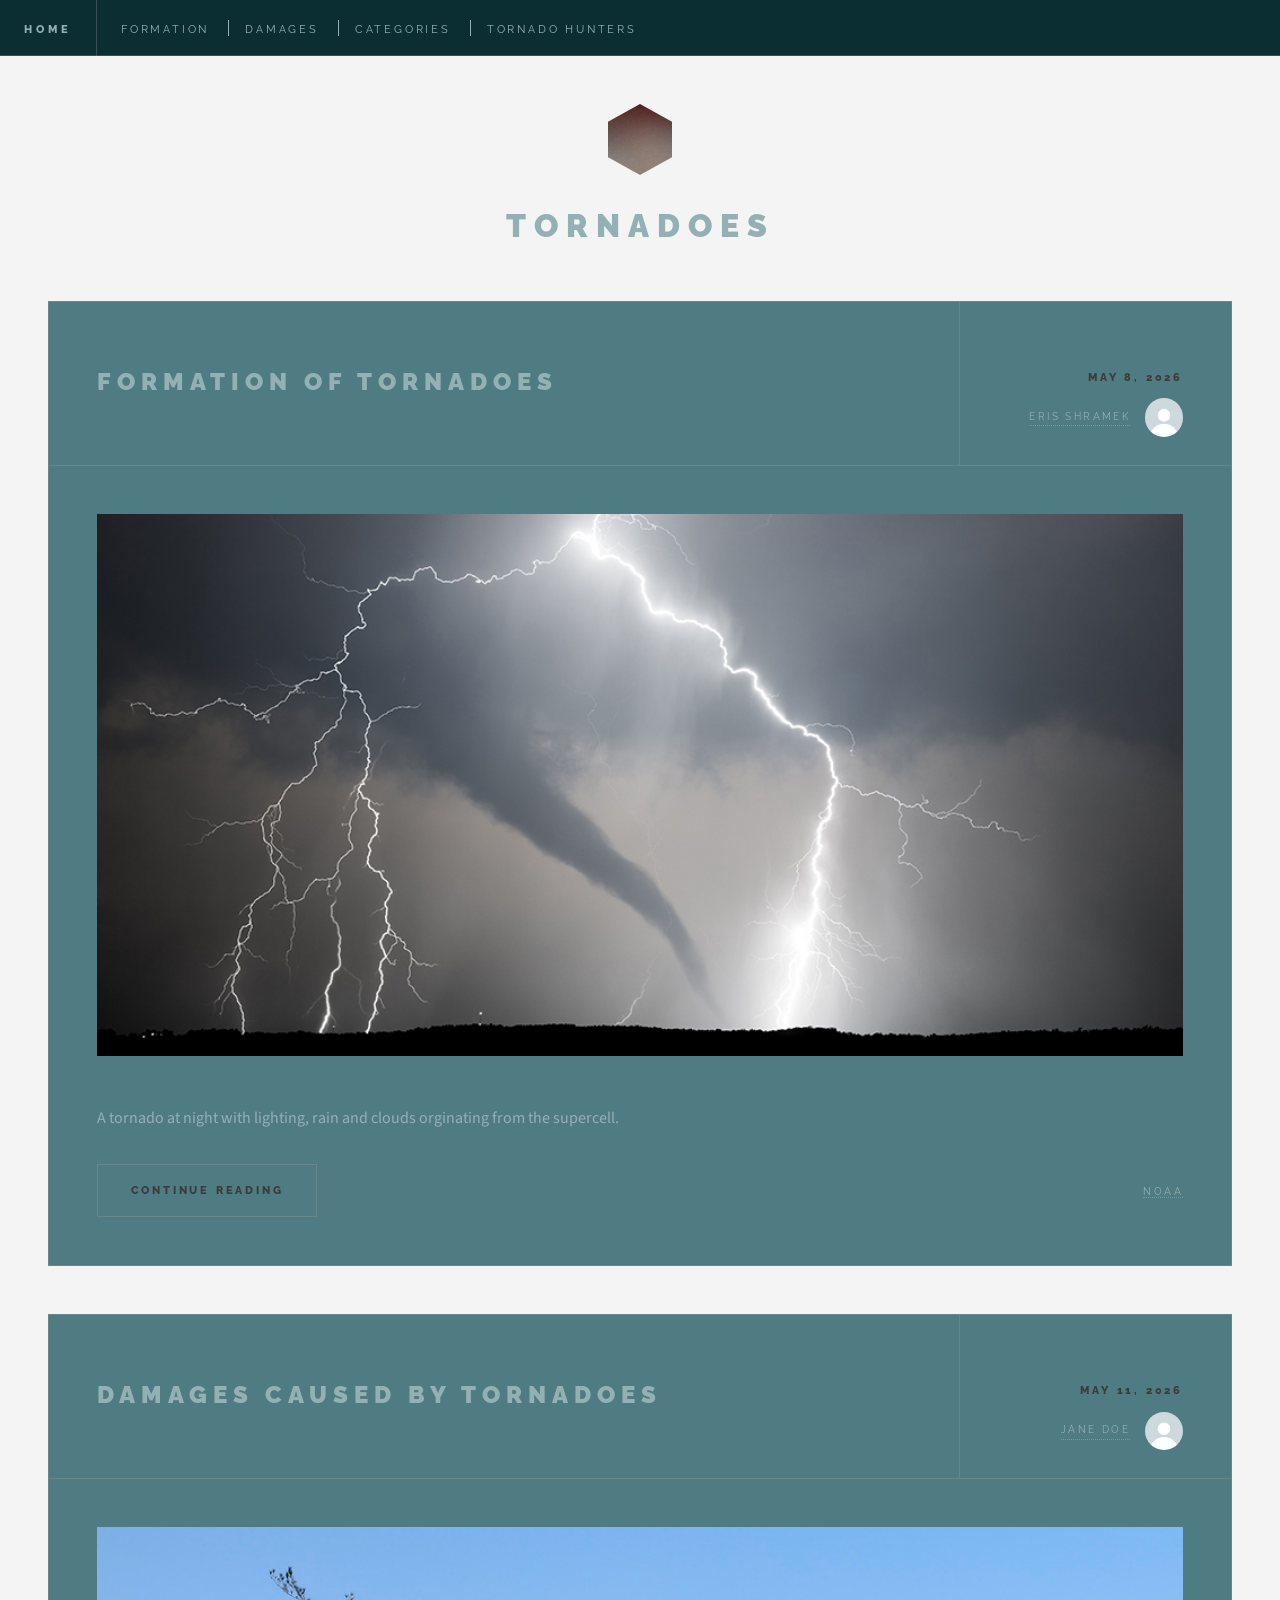
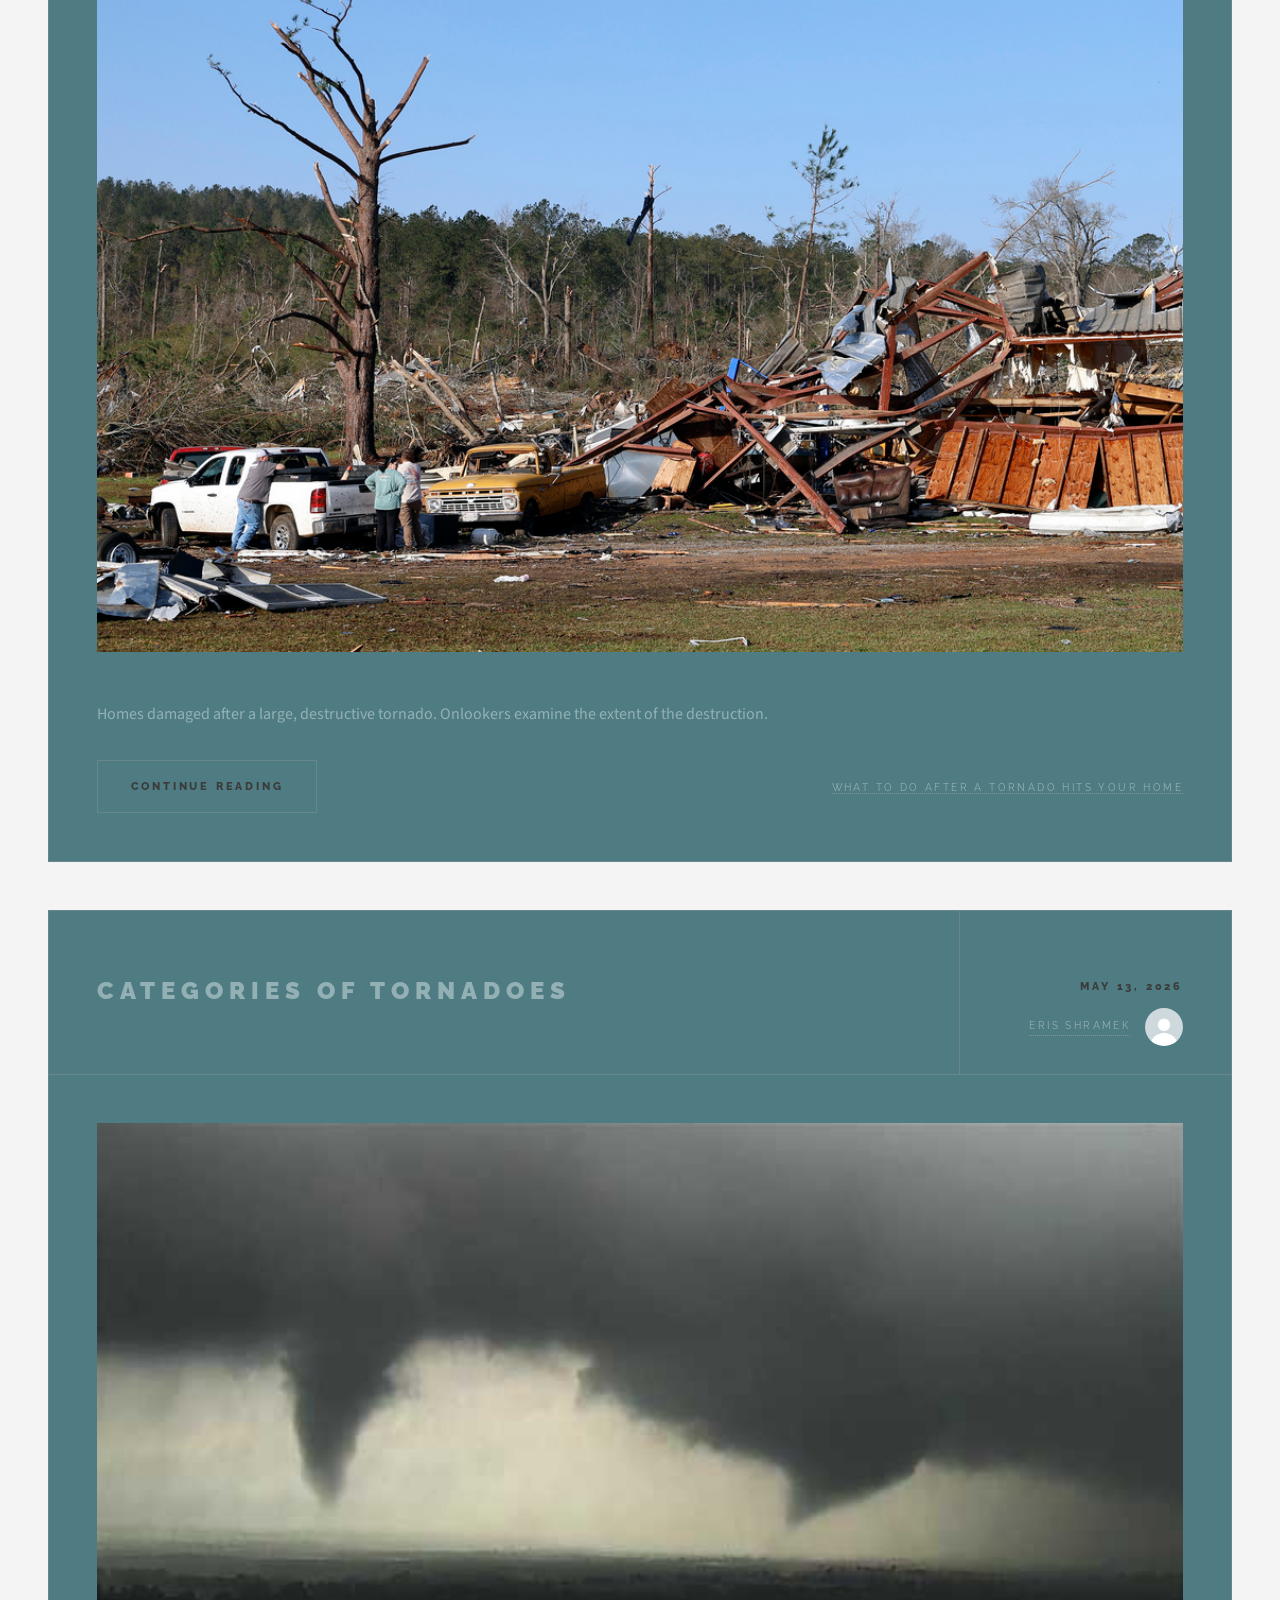
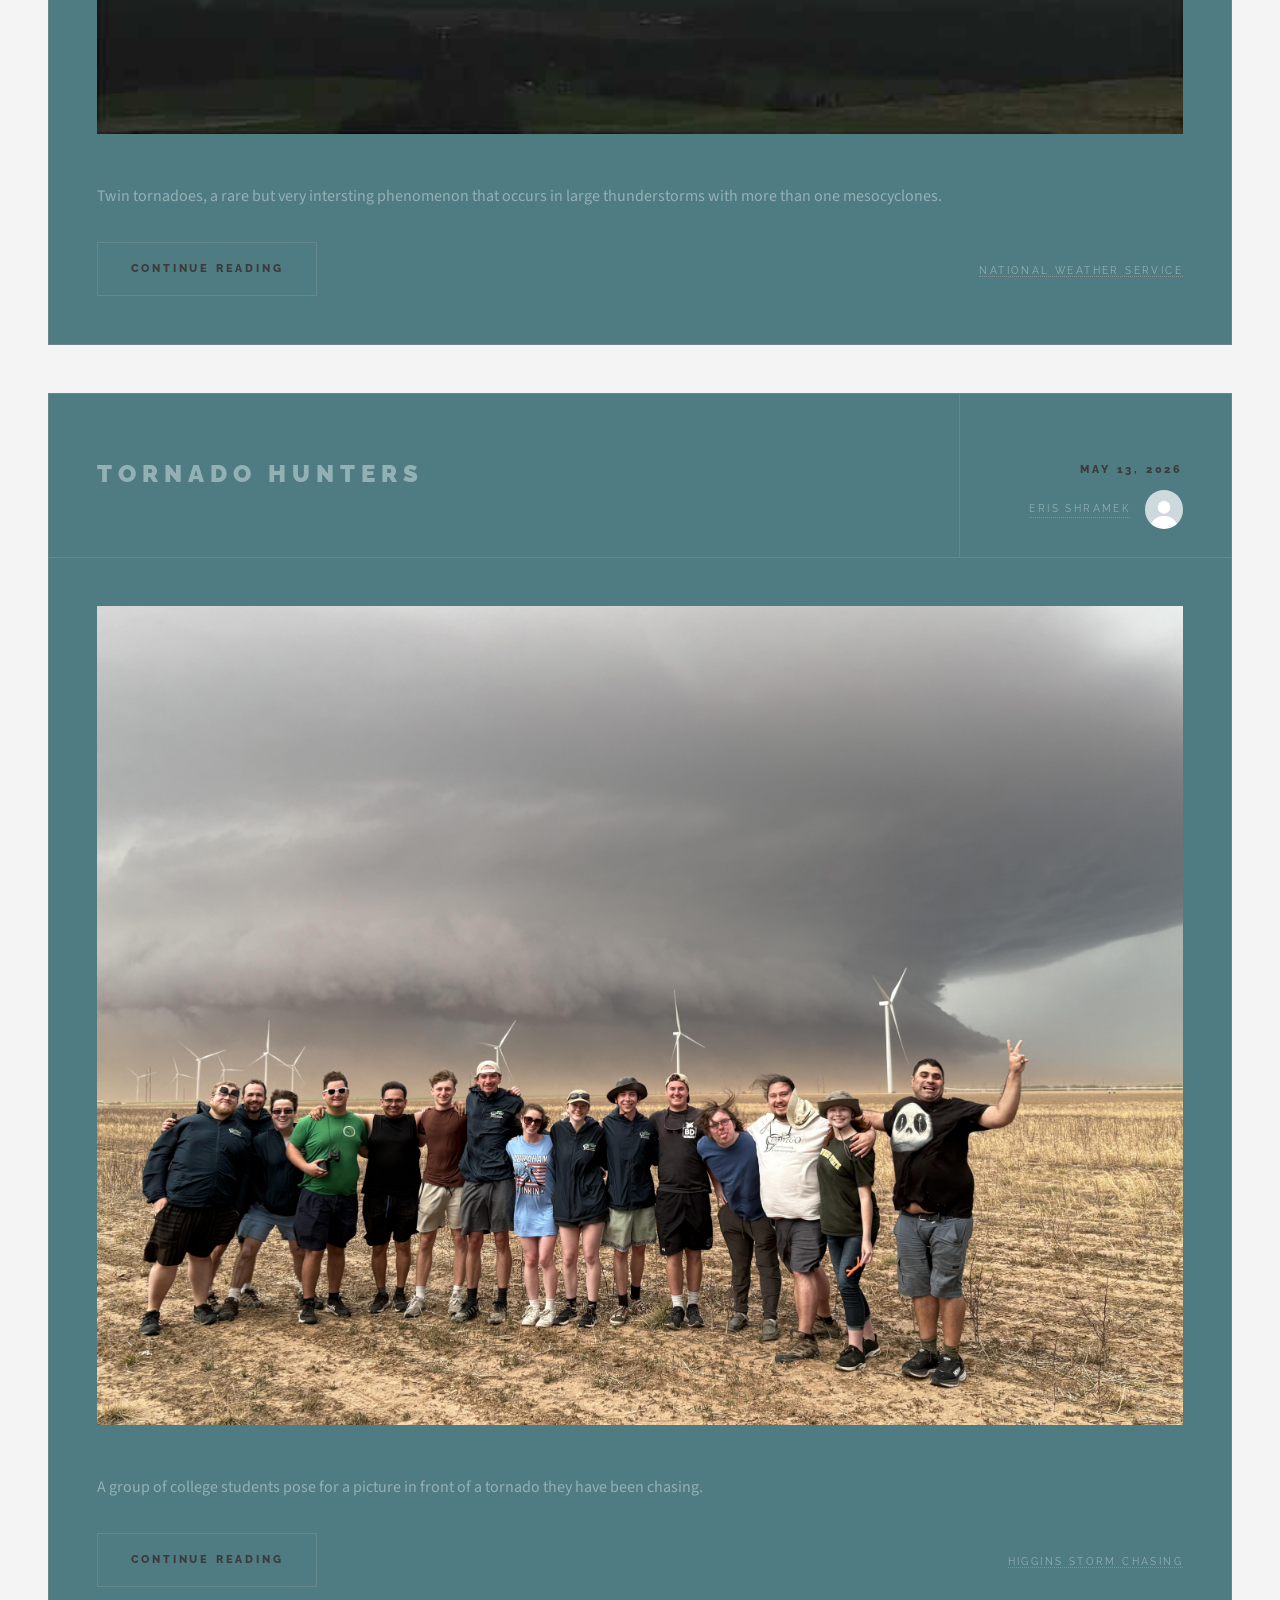
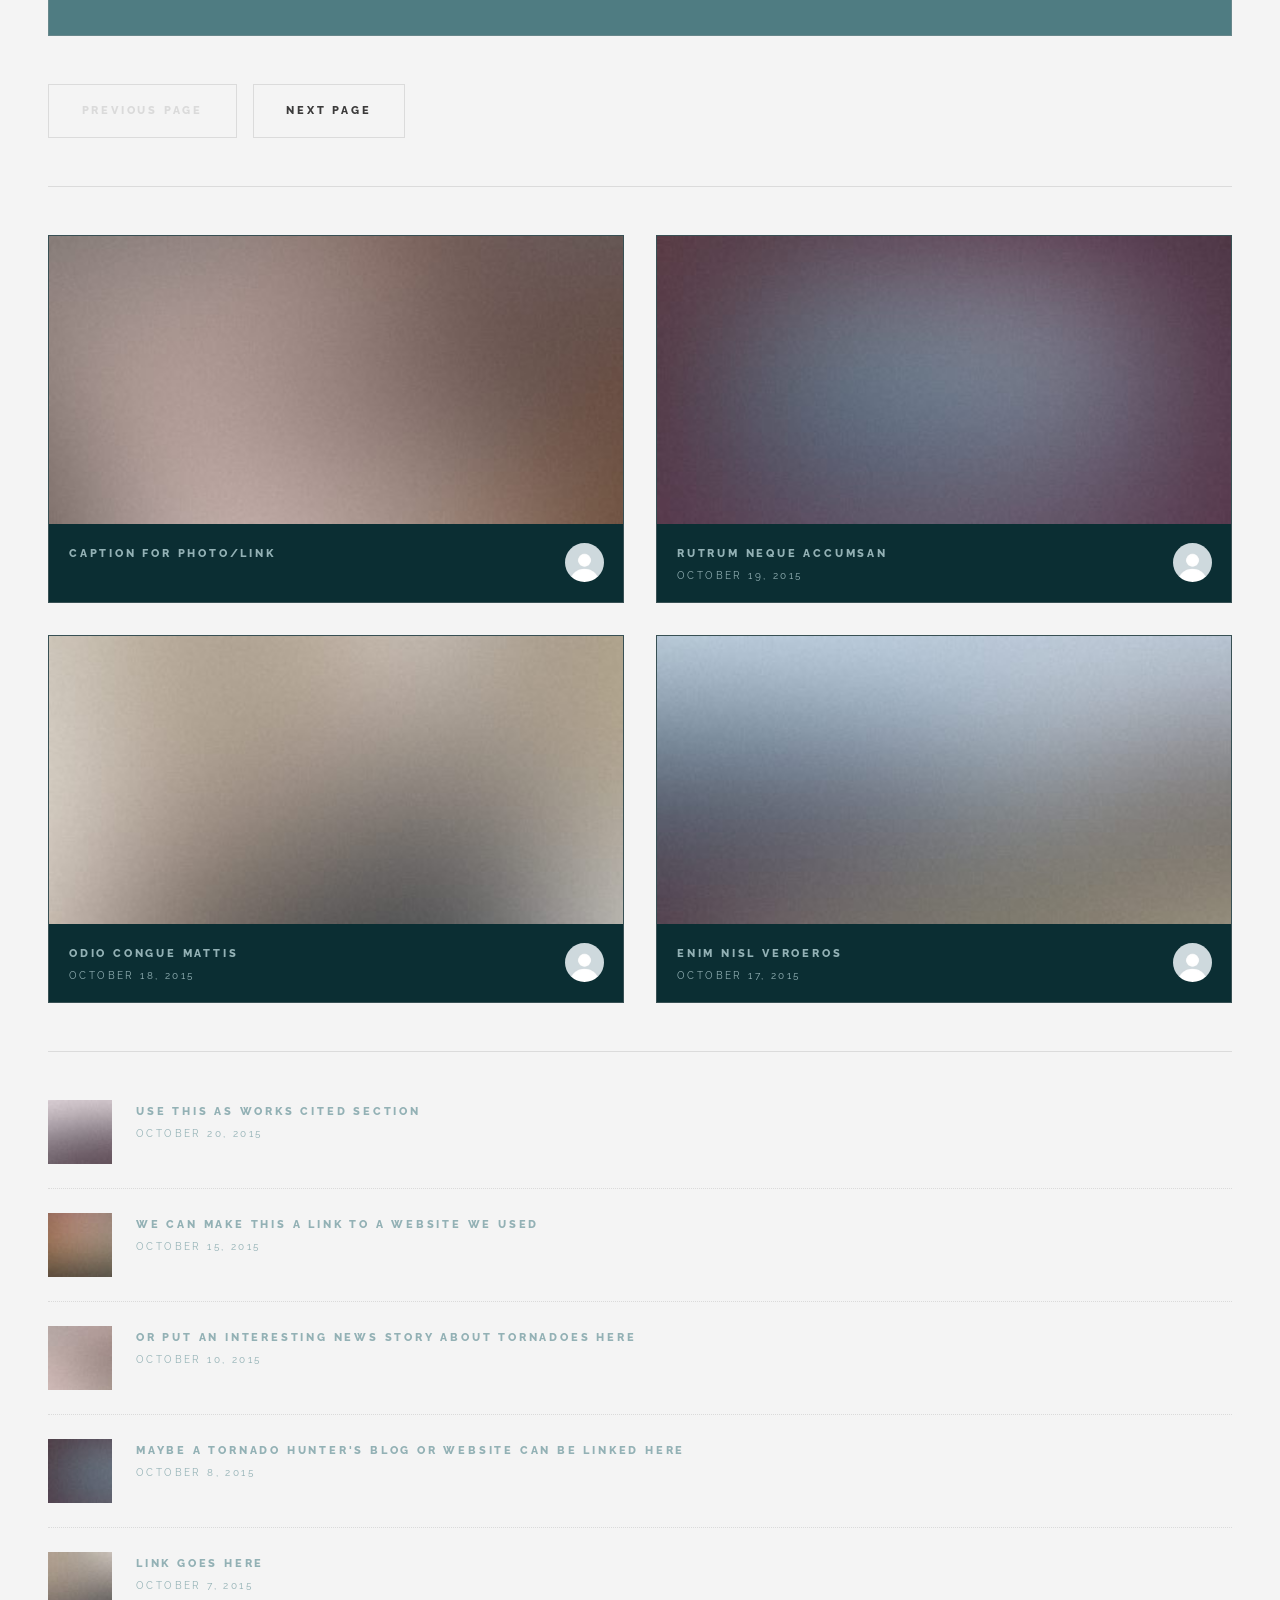
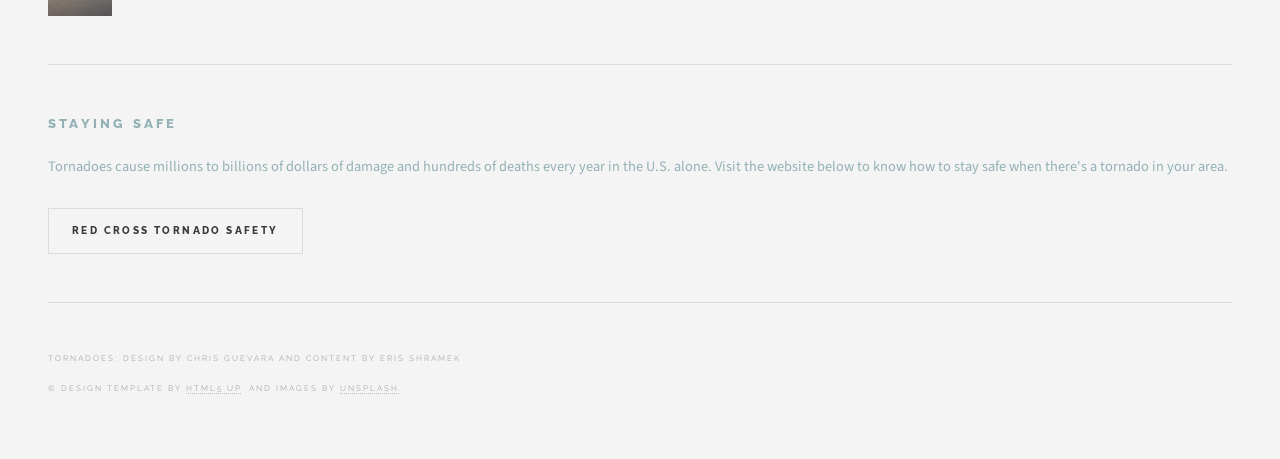
==== commit e0fa153f: "most of html complete" ====
--- a/html5up-future-imperfect/index.html
+++ b/html5up-future-imperfect/index.html
@@ -39,7 +39,7 @@
 									</div>
 								</header>
 								<a class="image featured"><img src="images/tornado2.jpg" alt="" /></a>
-								<p>A diagram of how tornadoes typically form, showing the mesocyclone, altitude and winds that all come into play.</p>
+								<p>A tornado at night with lighting, rain and clouds orginating from the supercell.</p>
 								<footer>
 									<ul class="actions">
 										<li><a href="single.html" class="button large">Continue Reading</a></li>
@@ -57,7 +57,7 @@
 										<h2><a href="damages.html">Damages Caused by Tornadoes</a></h2>
 									</div>
 									<div class="meta">
-										<time class="published" datetime="2015-10-25">October 25, 2015</time>
+										<time class="published" datetime="2026-05-08">May 11, 2026</time>
 										<a href="#" class="author"><span class="name">Jane Doe</span><img src="images/avatar.jpg" alt="" /></a>
 									</div>
 								</header>
@@ -68,7 +68,7 @@
 										<li><a href="damages.html" class="button large">Continue Reading</a></li>
 									</ul>
 									<ul class="stats">
-										<li><a href="#">link</a></li>
+										<li><a href="https://www.stormlex.com/what-do-you-do-after-a-tornado-hits-your-house/" target="_blank">What to do After a Tornado Hits Your Home</a></li>
 									</ul>
 								</footer>
 							</article>
@@ -80,18 +80,18 @@
 										<h2><a href="categories.html">Categories of Tornadoes</a></h2>
 									</div>
 									<div class="meta">
-										<time class="published" datetime="2026-05-08">May 08, 2026</time>
+										<time class="published" datetime="2026-05-08">May 13, 2026</time>
 										<a href="#" class="author"><span class="name">Eris Shramek</span><img src="images/avatar.jpg" alt="" /></a>
 									</div>
 								</header>
 								<a href="categories.html" class="image featured"><img src="images/twintornadoes.jpg" alt="" /></a>
-								<p>A diagram of the different types of tornadoes, their wind speeds and what kind of damages can be caused.</p>
+								<p>Twin tornadoes, a rare but very intersting phenomenon that occurs in large thunderstorms with more than one mesocyclones.</p>
 								<footer>
 									<ul class="actions">
 										<li><a href="categories.html" class="button large">Continue Reading</a></li>
 									</ul>
 									<ul class="stats">
-										<li><a href="#">link</a></li>
+										<li><a href="https://www.weather.gov/lsx/enhancedfujitascale" target="_blank">National Weather Service</a></li>
 									</ul>
 								</footer>
 							</article>
@@ -103,7 +103,7 @@
 										<h2><a href="hunters.html">Tornado Hunters</a></h2>
 									</div>
 									<div class="meta">
-										<time class="published" datetime="2026-05-08">May 08, 2026</time>
+										<time class="published" datetime="2026-05-08">May 13, 2026</time>
 										<a href="#" class="author"><span class="name">Eris Shramek</span><img src="images/avatar.jpg" alt="" /></a>
 									</div>
 								</header>
@@ -114,7 +114,7 @@
 										<li><a href="hunters.html" class="button large">Continue Reading</a></li>
 									</ul>
 									<ul class="stats">
-										<li><a href="#">link</a></li>
+										<li><a href="https://higginsstormchasing.com/" target="_blank">Higgins Storm Chasing</a></li>
 									</ul>
 								</footer>
 							</article>
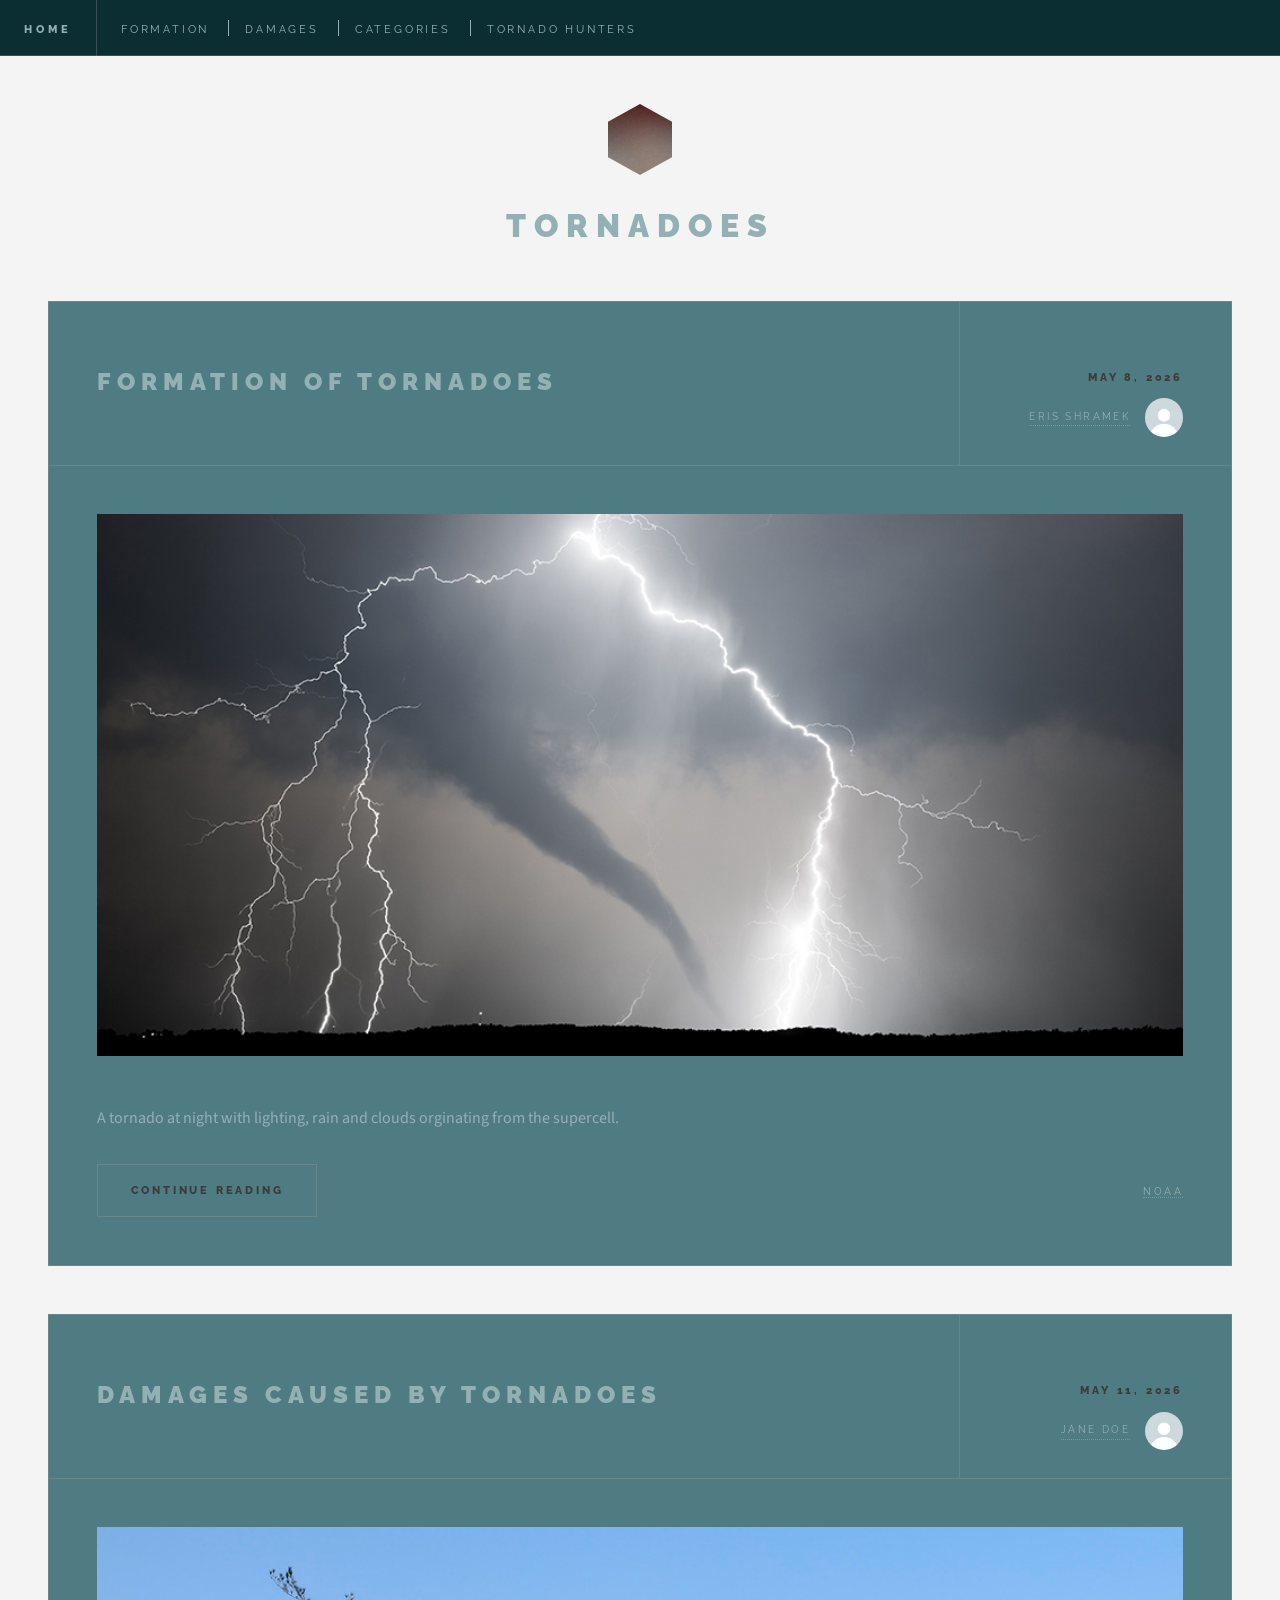
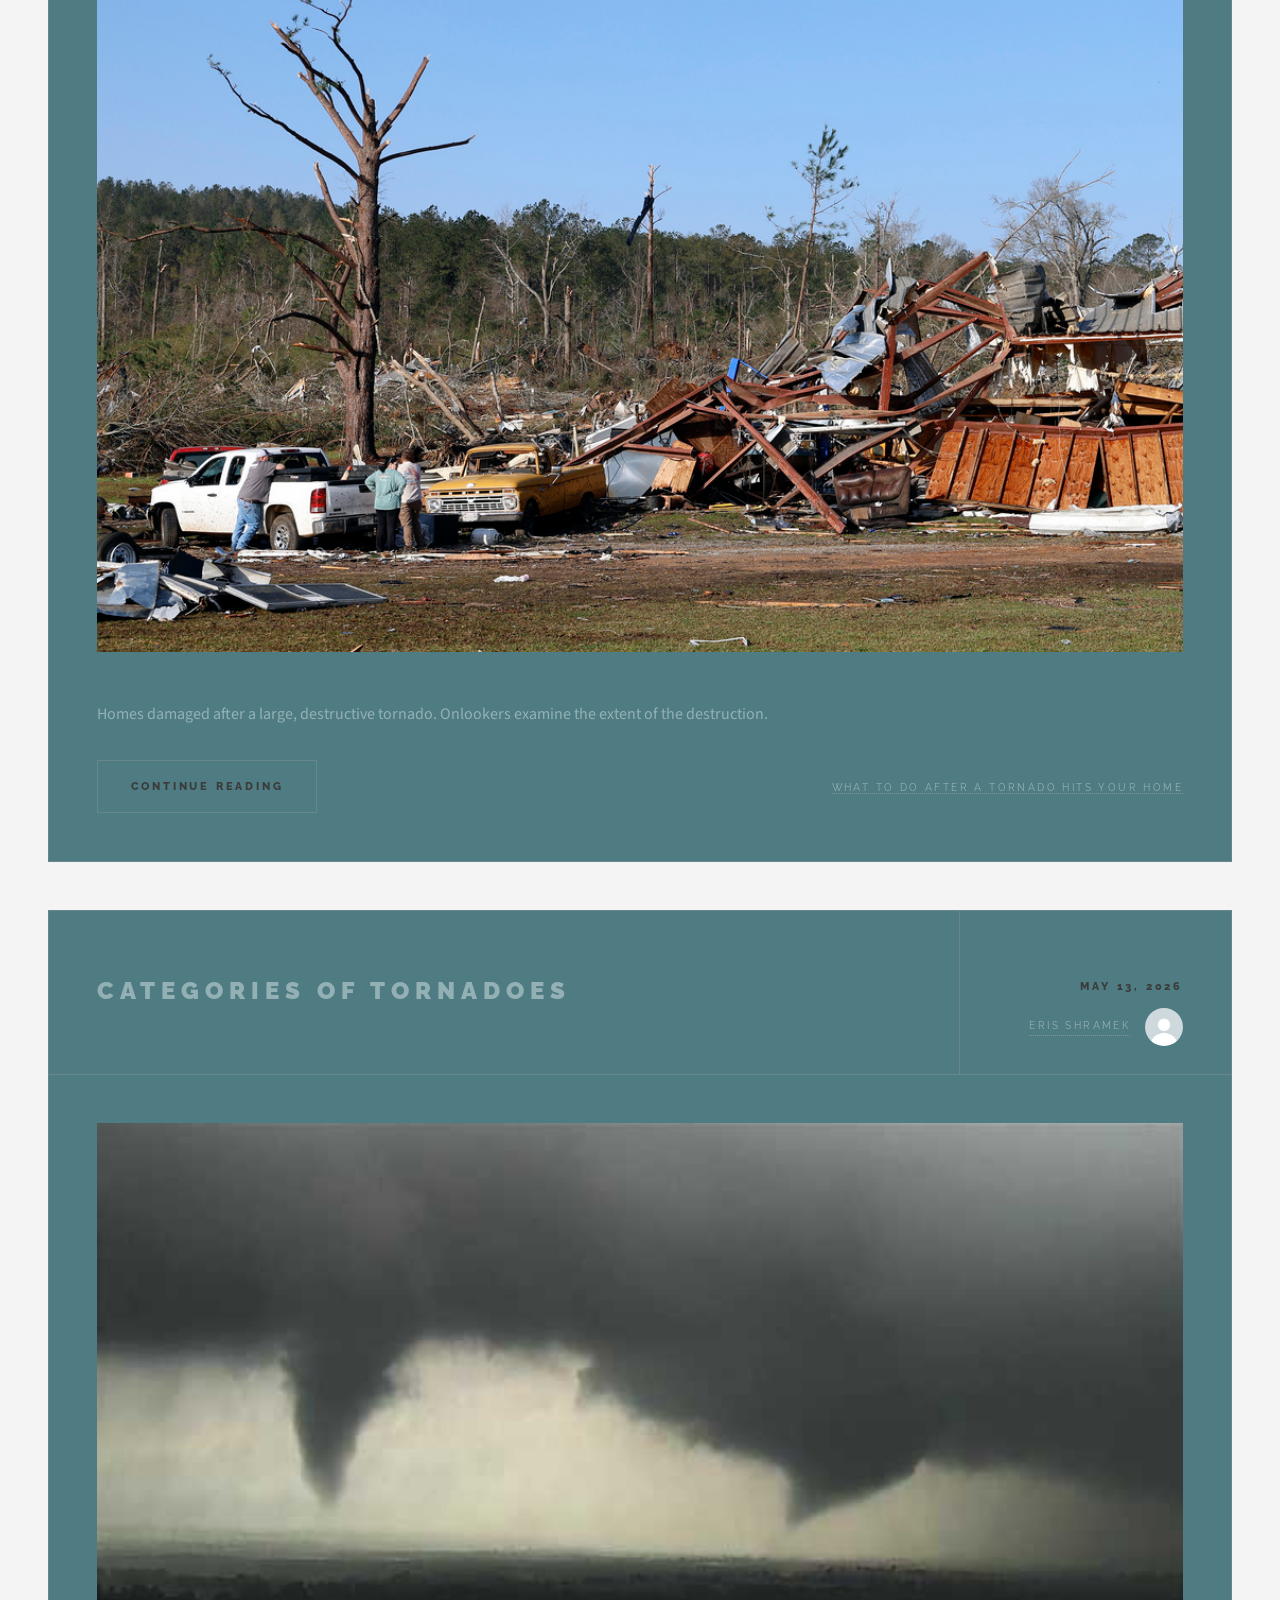
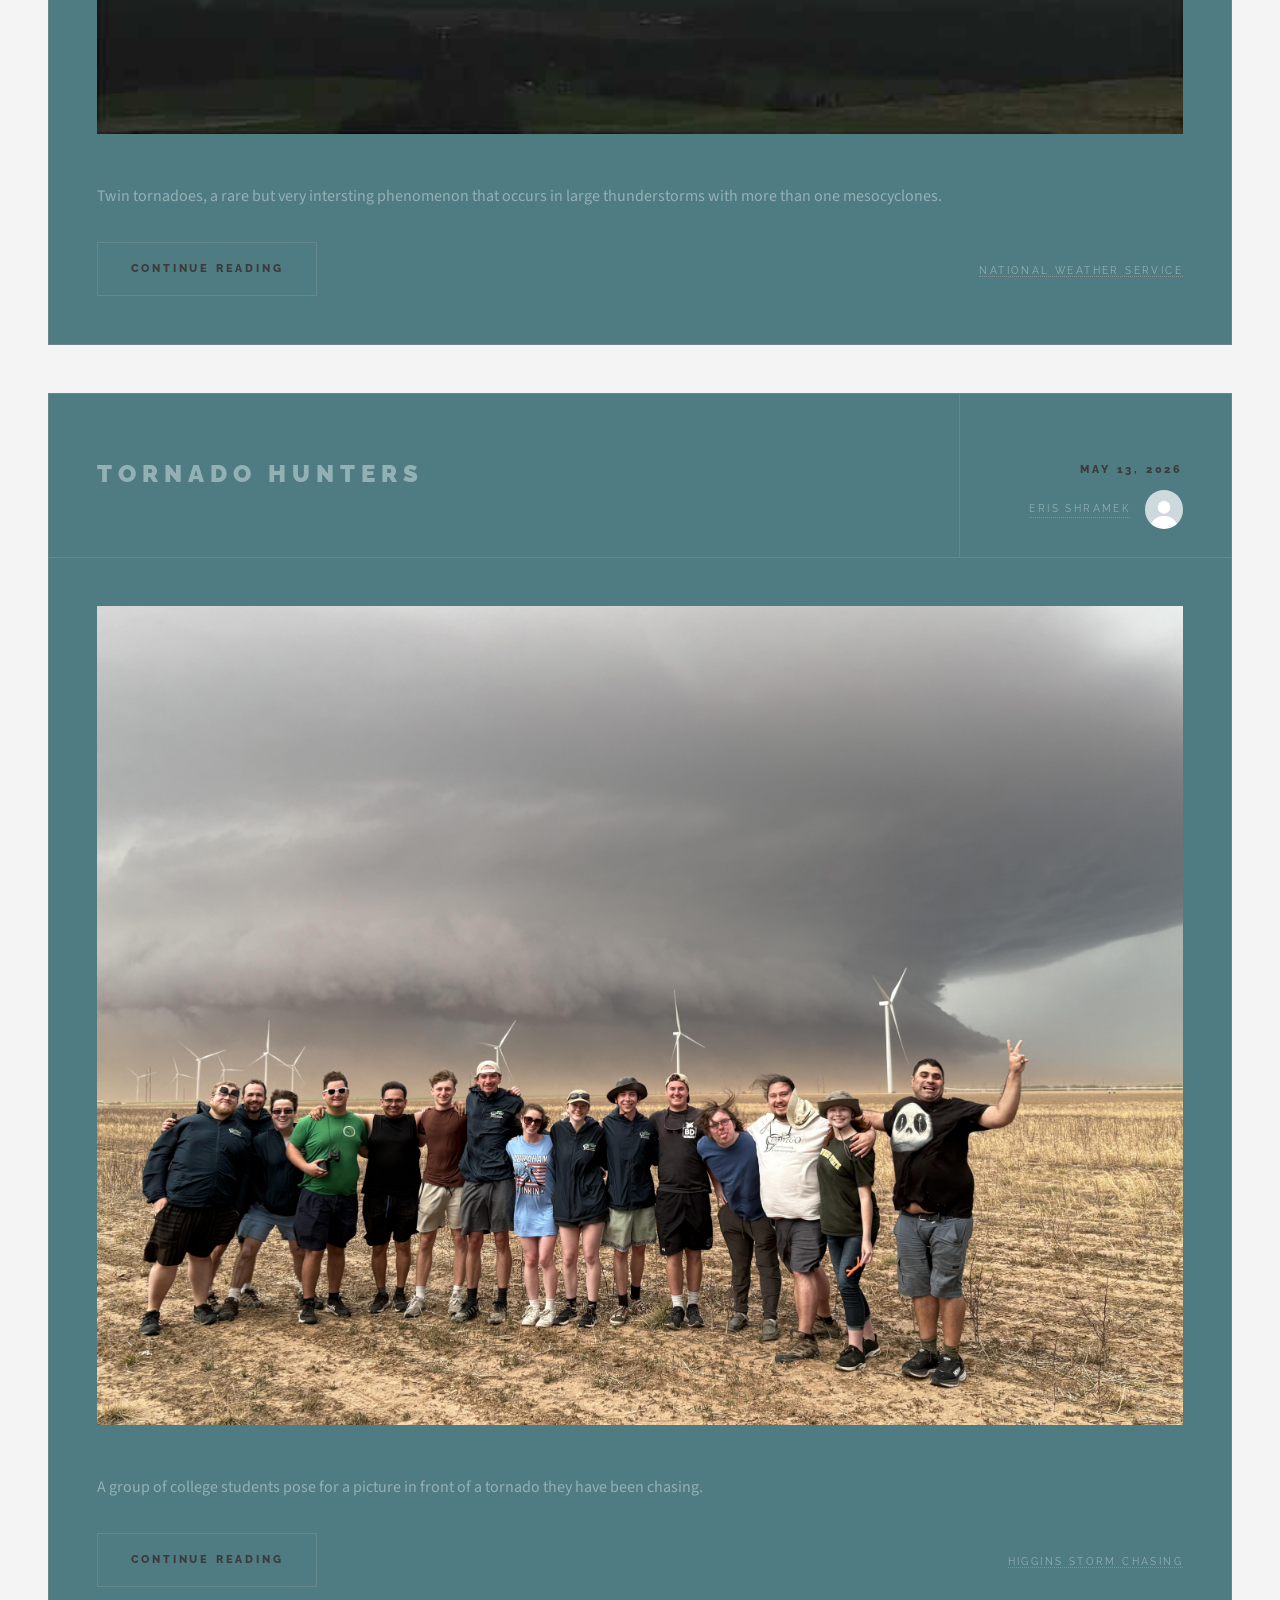
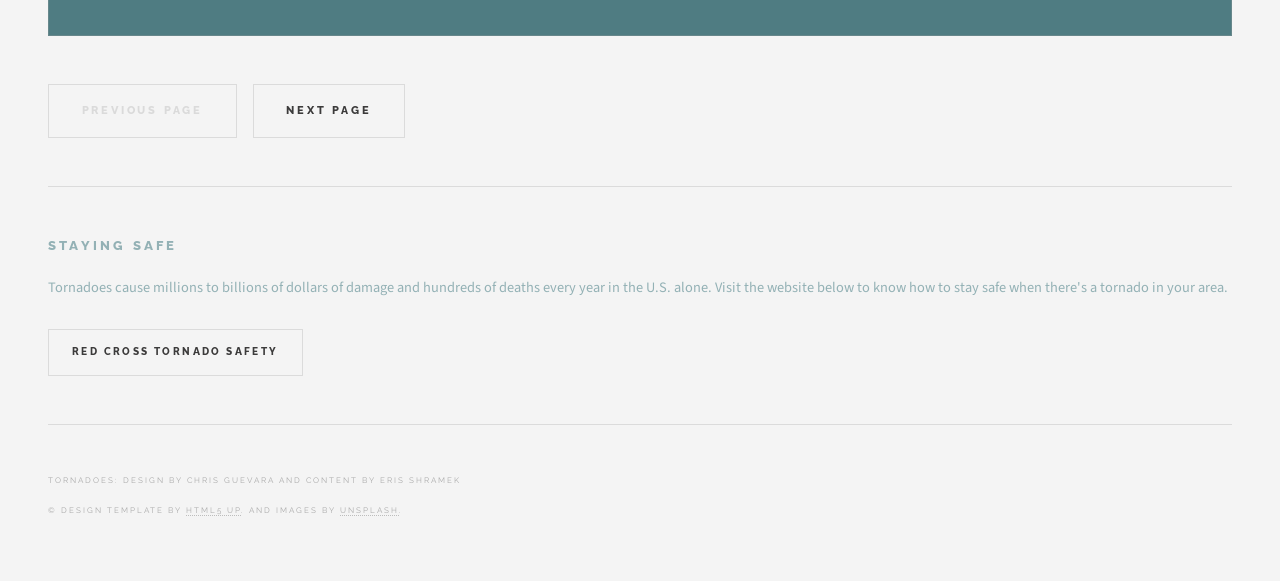
==== commit 4c8862f4: "deleted side bars" ====
--- a/html5up-future-imperfect/index.html
+++ b/html5up-future-imperfect/index.html
@@ -61,7 +61,7 @@
 										<a href="#" class="author"><span class="name">Jane Doe</span><img src="images/avatar.jpg" alt="" /></a>
 									</div>
 								</header>
-								<a href="damages.html" class="image featured"><img src="images/tornado damages.jpg" alt="" /></a>
+								<a class="image featured"><img src="images/tornado damages.jpg" alt="" /></a>
 								<p>Homes damaged after a large, destructive tornado. Onlookers examine the extent of the destruction.</p>
 								<footer>
 									<ul class="actions">
@@ -84,7 +84,7 @@
 										<a href="#" class="author"><span class="name">Eris Shramek</span><img src="images/avatar.jpg" alt="" /></a>
 									</div>
 								</header>
-								<a href="categories.html" class="image featured"><img src="images/twintornadoes.jpg" alt="" /></a>
+								<a class="image featured"><img src="images/twintornadoes.jpg" alt="" /></a>
 								<p>Twin tornadoes, a rare but very intersting phenomenon that occurs in large thunderstorms with more than one mesocyclones.</p>
 								<footer>
 									<ul class="actions">
@@ -107,7 +107,7 @@
 										<a href="#" class="author"><span class="name">Eris Shramek</span><img src="images/avatar.jpg" alt="" /></a>
 									</div>
 								</header>
-								<a href="hunters.html" class="image featured"><img src="images/tornadohunter.jpg" alt="" /></a>
+								<a class="image featured"><img src="images/tornadohunter.jpg" alt="" /></a>
 								<p>A group of college students pose for a picture in front of a tornado they have been chasing.</p>
 								<footer>
 									<ul class="actions">
@@ -136,103 +136,6 @@
 								<header>
 									<h2>Tornadoes</h2>
 								</header>
-							</section>
-
-						<!-- Mini Posts -->
-							<section>
-								<div class="mini-posts">
-
-									<!-- Mini Post -->
-										<article class="mini-post">
-											<header>
-												<h3><a href="single.html">caption for photo/link</a></h3>
-												<a href="#" class="author"><img src="images/avatar.jpg" alt="" /></a>
-											</header>
-											<a href="single.html" class="image"><img src="images/pic04.jpg" alt="" /></a>
-										</article>
-
-									<!-- Mini Post -->
-										<article class="mini-post">
-											<header>
-												<h3><a href="single.html">Rutrum neque accumsan</a></h3>
-												<time class="published" datetime="2015-10-19">October 19, 2015</time>
-												<a href="#" class="author"><img src="images/avatar.jpg" alt="" /></a>
-											</header>
-											<a href="single.html" class="image"><img src="images/pic05.jpg" alt="" /></a>
-										</article>
-
-									<!-- Mini Post -->
-										<article class="mini-post">
-											<header>
-												<h3><a href="single.html">Odio congue mattis</a></h3>
-												<time class="published" datetime="2015-10-18">October 18, 2015</time>
-												<a href="#" class="author"><img src="images/avatar.jpg" alt="" /></a>
-											</header>
-											<a href="single.html" class="image"><img src="images/pic06.jpg" alt="" /></a>
-										</article>
-
-									<!-- Mini Post -->
-										<article class="mini-post">
-											<header>
-												<h3><a href="single.html">Enim nisl veroeros</a></h3>
-												<time class="published" datetime="2015-10-17">October 17, 2015</time>
-												<a href="#" class="author"><img src="images/avatar.jpg" alt="" /></a>
-											</header>
-											<a href="single.html" class="image"><img src="images/pic07.jpg" alt="" /></a>
-										</article>
-
-								</div>
-							</section>
-
-						<!-- Posts List -->
-							<section>
-								<ul class="posts">
-									<li>
-										<article>
-											<header>
-												<h3><a href="single.html">Use this as works cited section</a></h3>
-												<time class="published" datetime="2015-10-20">October 20, 2015</time>
-											</header>
-											<a href="single.html" class="image"><img src="images/pic08.jpg" alt="" /></a>
-										</article>
-									</li>
-									<li>
-										<article>
-											<header>
-												<h3><a href="single.html">we can make this a link to a website we used</a></h3>
-												<time class="published" datetime="2015-10-15">October 15, 2015</time>
-											</header>
-											<a href="single.html" class="image"><img src="images/pic09.jpg" alt="" /></a>
-										</article>
-									</li>
-									<li>
-										<article>
-											<header>
-												<h3><a href="single.html">or put an interesting news story about tornadoes here</a></h3>
-												<time class="published" datetime="2015-10-10">October 10, 2015</time>
-											</header>
-											<a href="single.html" class="image"><img src="images/pic10.jpg" alt="" /></a>
-										</article>
-									</li>
-									<li>
-										<article>
-											<header>
-												<h3><a href="single.html">maybe a tornado hunter's blog or website can be linked here</a></h3>
-												<time class="published" datetime="2015-10-08">October 8, 2015</time>
-											</header>
-											<a href="single.html" class="image"><img src="images/pic11.jpg" alt="" /></a>
-										</article>
-									</li>
-									<li>
-										<article>
-											<header>
-												<h3><a href="single.html">link goes here</a></h3>
-												<time class="published" datetime="2015-10-06">October 7, 2015</time>
-											</header>
-											<a href="single.html" class="image"><img src="images/pic12.jpg" alt="" /></a>
-										</article>
-									</li>
-								</ul>
 							</section>
 
 						<!-- About -->
